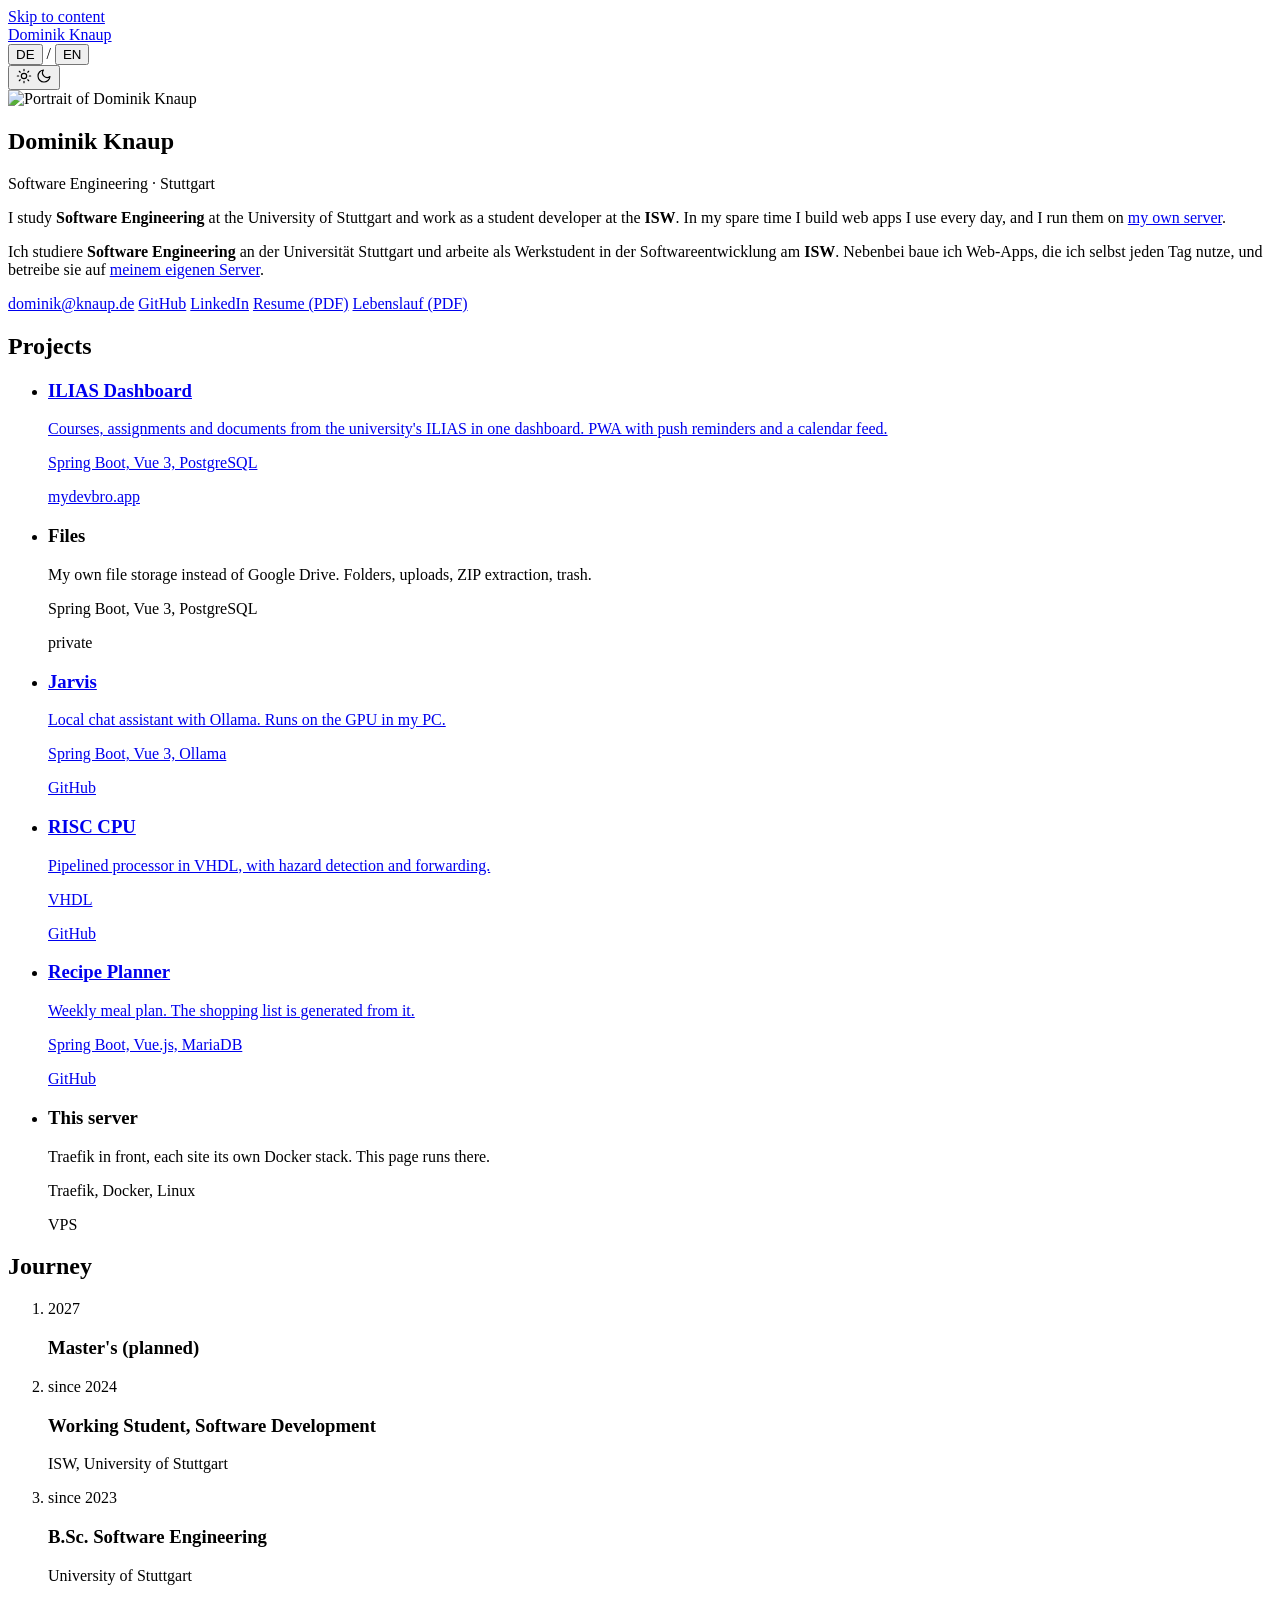
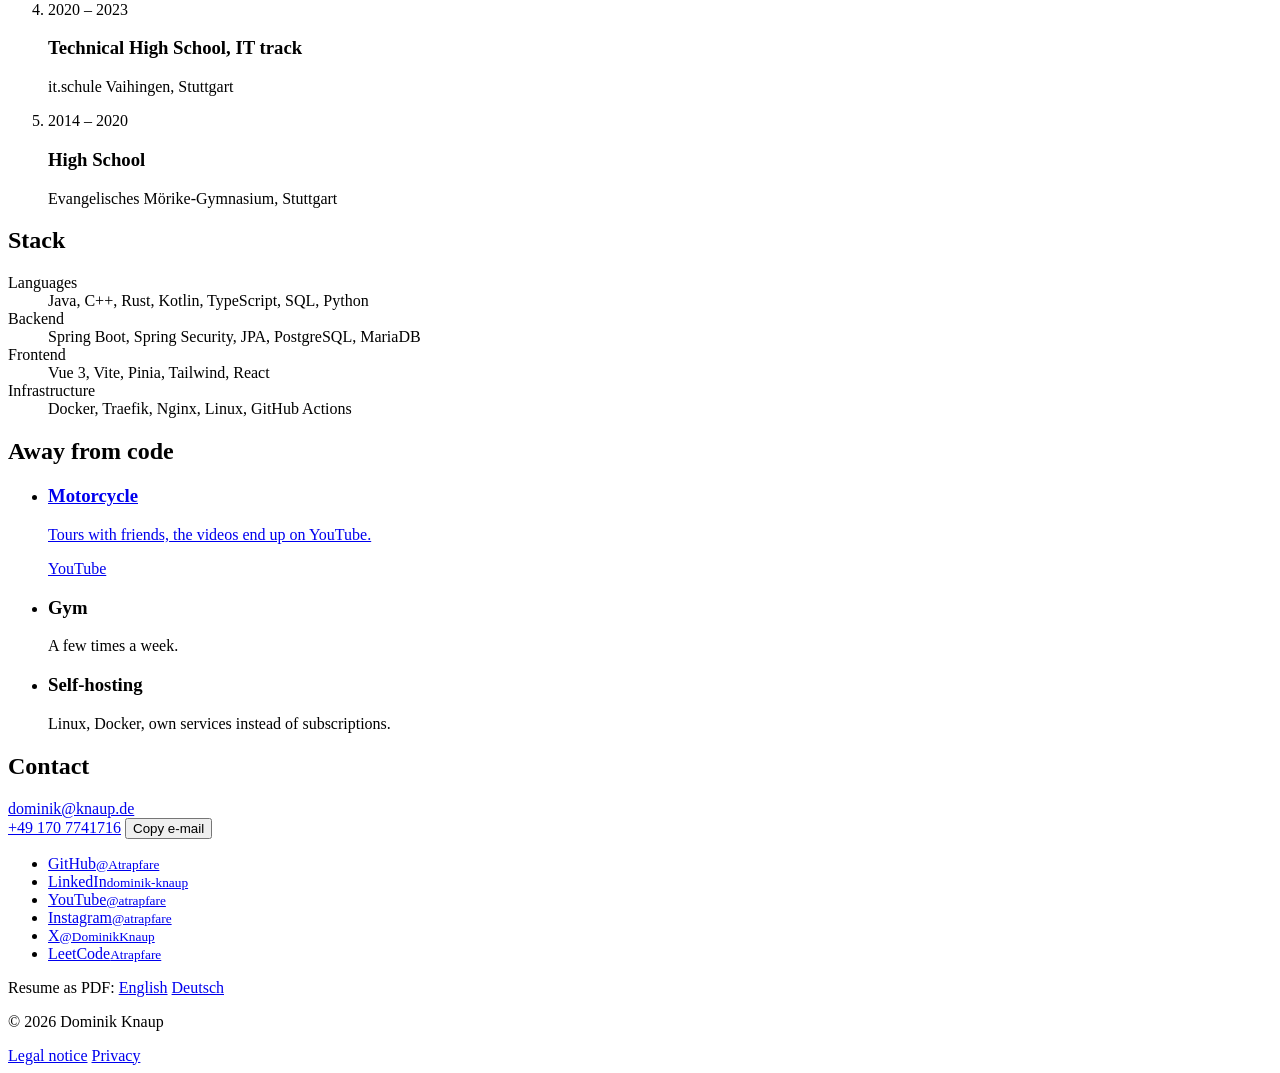
==== www/index.html @ 5db01bd0 "Redesign: plain typographic layout instead of macOS window Drop the desktop metaphor (window, dock, " ====
<!DOCTYPE html>
<html lang="en" data-i18n>
<head>
  <meta charset="UTF-8">
  <meta name="viewport" content="width=device-width, initial-scale=1.0, viewport-fit=cover">
  <meta name="referrer" content="no-referrer">
  <meta http-equiv="Content-Security-Policy" content="default-src 'none'; script-src 'self'; style-src 'self'; img-src 'self' data:; font-src 'self'; manifest-src 'self'; base-uri 'self'; form-action 'none';">
  <meta name="color-scheme" content="light dark">

  <title>Dominik Knaup – Software Engineer</title>
  <meta name="description" content="Dominik Knaup, Software Engineering student at the University of Stuttgart and working student at ISW.">
  <meta name="author" content="Dominik Knaup">
  <link rel="canonical" href="https://atrapfare.com/">

  <link rel="icon" href="/favicon.ico">
  <link rel="icon" type="image/png" sizes="32x32" href="/favicon/favicon-32x32.png">
  <link rel="icon" type="image/png" sizes="96x96" href="/favicon/favicon-96x96.png">
  <link rel="icon" type="image/png" sizes="16x16" href="/favicon/favicon-16x16.png">
  <link rel="apple-touch-icon" sizes="180x180" href="/favicon/apple-icon-180x180.png">
  <link rel="manifest" href="/favicon/manifest.json">
  <meta name="theme-color" content="#f6f5f1" media="(prefers-color-scheme: light)">
  <meta name="theme-color" content="#131312" media="(prefers-color-scheme: dark)">

  <meta property="og:type" content="profile">
  <meta property="og:url" content="https://atrapfare.com/">
  <meta property="og:title" content="Dominik Knaup – Software Engineer">
  <meta property="og:description" content="Software Engineering student at the University of Stuttgart and working student at ISW.">
  <meta property="og:image" content="https://atrapfare.com/assets/img/me.jpeg">
  <meta property="og:locale" content="en_US">
  <meta property="og:locale:alternate" content="de_DE">
  <meta property="profile:first_name" content="Dominik">
  <meta property="profile:last_name" content="Knaup">
  <meta name="twitter:card" content="summary">
  <meta name="twitter:site" content="@DominikKnaup">
  <meta name="twitter:title" content="Dominik Knaup – Software Engineer">
  <meta name="twitter:description" content="Software Engineering student at the University of Stuttgart and working student at ISW.">
  <meta name="twitter:image" content="https://atrapfare.com/assets/img/me.jpeg">

  <script type="application/ld+json">
  {
    "@context": "https://schema.org",
    "@type": "Person",
    "name": "Dominik Knaup",
    "url": "https://atrapfare.com",
    "image": "https://atrapfare.com/assets/img/me.jpeg",
    "email": "dominik@knaup.de",
    "jobTitle": "Software Engineering Student",
    "worksFor": { "@type": "Organization", "name": "ISW, University of Stuttgart" },
    "alumniOf": { "@type": "CollegeOrUniversity", "name": "University of Stuttgart" },
    "address": { "@type": "PostalAddress", "addressLocality": "Stuttgart", "addressCountry": "DE" },
    "knowsAbout": ["Java", "Spring Boot", "Vue.js", "C++", "Rust", "PostgreSQL", "Docker", "Linux"],
    "sameAs": [
      "https://github.com/atrapfare",
      "https://linkedin.com/in/dominik-knaup-5b7368227",
      "https://instagram.com/atrapfare",
      "https://x.com/DominikKnaup",
      "https://youtube.com/@atrapfare"
    ]
  }
  </script>

  <link rel="preload" href="/assets/fonts/inter-latin.woff2" as="font" type="font/woff2" crossorigin>
  <link rel="stylesheet" href="/assets/css/style.css">
  <script src="/assets/js/theme.js"></script>
</head>
<body>

<a class="skip" href="#main" data-de="Zum Inhalt springen" data-en="Skip to content">Skip to content</a>

<header class="top wrap">
  <a href="/" class="name">Dominik Knaup</a>
  <div class="top-right">
    <div class="lang" role="group" aria-label="Language">
      <button type="button" class="lang-btn" id="btn-de" lang="de" aria-pressed="false">DE</button>
      <span class="lang-sep" aria-hidden="true">/</span>
      <button type="button" class="lang-btn active" id="btn-en" lang="en" aria-pressed="true">EN</button>
    </div>
    <button type="button" class="theme-btn" id="theme-toggle" aria-label="Toggle dark mode" data-de-label="Dunkelmodus umschalten" data-en-label="Toggle dark mode">
      <svg class="ico-sun" width="16" height="16" viewBox="0 0 24 24" fill="none" stroke="currentColor" stroke-width="1.75" stroke-linecap="round" aria-hidden="true"><circle cx="12" cy="12" r="4"/><path d="M12 2v2M12 20v2M4.93 4.93l1.41 1.41M17.66 17.66l1.41 1.41M2 12h2M20 12h2M4.93 19.07l1.41-1.41M17.66 6.34l1.41-1.41"/></svg>
      <svg class="ico-moon" width="16" height="16" viewBox="0 0 24 24" fill="none" stroke="currentColor" stroke-width="1.75" stroke-linecap="round" stroke-linejoin="round" aria-hidden="true"><path d="M21 12.79A9 9 0 1 1 11.21 3 7 7 0 0 0 21 12.79z"/></svg>
    </button>
  </div>
</header>

<main id="main" class="wrap">

  <section class="intro" aria-labelledby="name">
    <img class="photo" src="/assets/img/me.jpeg" alt="Portrait of Dominik Knaup" width="453" height="453" fetchpriority="high">
    <div>
      <h1 id="name">Dominik Knaup</h1>
      <p class="role" data-de="Software Engineering · Stuttgart" data-en="Software Engineering · Stuttgart">Software Engineering · Stuttgart</p>
      <p class="bio" data-l="en">I study <strong>Software Engineering</strong> at the University of Stuttgart and work as a student developer at the <strong>ISW</strong>. In my spare time I build web apps I use every day, and I run them on <a class="u" href="#projects">my own server</a>.</p>
      <p class="bio" data-l="de">Ich studiere <strong>Software Engineering</strong> an der Universität Stuttgart und arbeite als Werkstudent in der Softwareentwicklung am <strong>ISW</strong>. Nebenbei baue ich Web-Apps, die ich selbst jeden Tag nutze, und betreibe sie auf <a class="u" href="#projects">meinem eigenen Server</a>.</p>
      <p class="quick">
        <a class="u" href="mailto:dominik@knaup.de">dominik@knaup.de</a>
        <a class="u ext" href="https://github.com/atrapfare" target="_blank" rel="noopener noreferrer">GitHub</a>
        <a class="u ext" href="https://linkedin.com/in/dominik-knaup-5b7368227" target="_blank" rel="noopener noreferrer">LinkedIn</a>
        <a class="u" href="/cv/KNAUP_Dominik_CV.pdf" download="KNAUP_Dominik_CV.pdf" data-l="en">Resume (PDF)</a>
        <a class="u" href="/cv/KNAUP_Dominik_Lebenslauf.pdf" download="KNAUP_Dominik_Lebenslauf.pdf" data-l="de">Lebenslauf (PDF)</a>
      </p>
    </div>
  </section>

  <section class="section" id="projects">
    <h2 data-de="Projekte" data-en="Projects">Projects</h2>
    <ul class="rows">
      <li>
        <a class="row" href="https://mydevbro.app" target="_blank" rel="noopener noreferrer">
          <div>
            <h3>ILIAS Dashboard</h3>
            <p data-de="Kurse, Abgaben und Dokumente aus dem Uni-ILIAS in einem Dashboard. PWA mit Push-Erinnerungen und Kalender-Feed." data-en="Courses, assignments and documents from the university's ILIAS in one dashboard. PWA with push reminders and a calendar feed.">Courses, assignments and documents from the university's ILIAS in one dashboard. PWA with push reminders and a calendar feed.</p>
            <p class="meta">Spring Boot, Vue 3, PostgreSQL</p>
          </div>
          <span class="side">mydevbro.app</span>
        </a>
      </li>
      <li>
        <div class="row">
          <div>
            <h3>Files</h3>
            <p data-de="Eigener Dateispeicher statt Google Drive. Ordner, Uploads, ZIP-Entpacken, Papierkorb." data-en="My own file storage instead of Google Drive. Folders, uploads, ZIP extraction, trash.">My own file storage instead of Google Drive. Folders, uploads, ZIP extraction, trash.</p>
            <p class="meta">Spring Boot, Vue 3, PostgreSQL</p>
          </div>
          <span class="side" data-de="privat" data-en="private">private</span>
        </div>
      </li>
      <li>
        <a class="row" href="https://github.com/Atrapfare/Jarvis" target="_blank" rel="noopener noreferrer">
          <div>
            <h3>Jarvis</h3>
            <p data-de="Lokaler Chat-Assistent mit Ollama. Läuft auf der GPU in meinem PC." data-en="Local chat assistant with Ollama. Runs on the GPU in my PC.">Local chat assistant with Ollama. Runs on the GPU in my PC.</p>
            <p class="meta">Spring Boot, Vue 3, Ollama</p>
          </div>
          <span class="side">GitHub</span>
        </a>
      </li>
      <li>
        <a class="row" href="https://github.com/Atrapfare/vhdl-pipeline-cpu" target="_blank" rel="noopener noreferrer">
          <div>
            <h3 data-de="RISC-CPU" data-en="RISC CPU">RISC CPU</h3>
            <p data-de="Prozessor mit Pipeline in VHDL, mit Hazard-Erkennung und Forwarding." data-en="Pipelined processor in VHDL, with hazard detection and forwarding.">Pipelined processor in VHDL, with hazard detection and forwarding.</p>
            <p class="meta">VHDL</p>
          </div>
          <span class="side">GitHub</span>
        </a>
      </li>
      <li>
        <a class="row" href="https://github.com/Atrapfare/recipe-planner" target="_blank" rel="noopener noreferrer">
          <div>
            <h3>Recipe Planner</h3>
            <p data-de="Wochenplan fürs Essen. Die Einkaufsliste wird daraus erzeugt." data-en="Weekly meal plan. The shopping list is generated from it.">Weekly meal plan. The shopping list is generated from it.</p>
            <p class="meta">Spring Boot, Vue.js, MariaDB</p>
          </div>
          <span class="side">GitHub</span>
        </a>
      </li>
      <li>
        <div class="row">
          <div>
            <h3 data-de="Dieser Server" data-en="This server">This server</h3>
            <p data-de="Traefik davor, jede Site ein eigener Docker-Stack. Diese Seite läuft dort." data-en="Traefik in front, each site its own Docker stack. This page runs there.">Traefik in front, each site its own Docker stack. This page runs there.</p>
            <p class="meta">Traefik, Docker, Linux</p>
          </div>
          <span class="side">VPS</span>
        </div>
      </li>
    </ul>
  </section>

  <section class="section" id="journey">
    <h2 data-de="Werdegang" data-en="Journey">Journey</h2>
    <ol class="rows journey">
      <li>
        <div class="row">
          <span class="when">2027</span>
          <div><h3 data-de="Master (geplant)" data-en="Master's (planned)">Master's (planned)</h3></div>
        </div>
      </li>
      <li>
        <div class="row now">
          <span class="when" data-de="seit 2024" data-en="since 2024">since 2024</span>
          <div><h3 data-de="Werkstudent, Softwareentwicklung" data-en="Working Student, Software Development">Working Student, Software Development</h3><p data-de="ISW, Universität Stuttgart" data-en="ISW, University of Stuttgart">ISW, University of Stuttgart</p></div>
        </div>
      </li>
      <li>
        <div class="row now">
          <span class="when" data-de="seit 2023" data-en="since 2023">since 2023</span>
          <div><h3>B.Sc. Software Engineering</h3><p data-de="Universität Stuttgart" data-en="University of Stuttgart">University of Stuttgart</p></div>
        </div>
      </li>
      <li>
        <div class="row">
          <span class="when">2020 – 2023</span>
          <div><h3 data-de="Technisches Gymnasium, Profil IT" data-en="Technical High School, IT track">Technical High School, IT track</h3><p>it.schule Vaihingen, Stuttgart</p></div>
        </div>
      </li>
      <li>
        <div class="row">
          <span class="when">2014 – 2020</span>
          <div><h3 data-de="Gymnasium" data-en="High School">High School</h3><p>Evangelisches Mörike-Gymnasium, Stuttgart</p></div>
        </div>
      </li>
    </ol>
  </section>

  <section class="section" id="stack">
    <h2>Stack</h2>
    <dl class="stack">
      <div><dt data-de="Sprachen" data-en="Languages">Languages</dt><dd>Java, C++, Rust, Kotlin, TypeScript, SQL, Python</dd></div>
      <div><dt>Backend</dt><dd>Spring Boot, Spring Security, JPA, PostgreSQL, MariaDB</dd></div>
      <div><dt>Frontend</dt><dd>Vue 3, Vite, Pinia, Tailwind, React</dd></div>
      <div><dt data-de="Infrastruktur" data-en="Infrastructure">Infrastructure</dt><dd>Docker, Traefik, Nginx, Linux, GitHub Actions</dd></div>
    </dl>
  </section>

  <section class="section" id="beyond">
    <h2 data-de="Abseits vom Code" data-en="Away from code">Away from code</h2>
    <ul class="rows">
      <li>
        <a class="row" href="https://youtube.com/@atrapfare" target="_blank" rel="noopener noreferrer">
          <div><h3 data-de="Motorrad" data-en="Motorcycle">Motorcycle</h3><p data-de="Touren mit Freunden, die Videos landen auf YouTube." data-en="Tours with friends, the videos end up on YouTube.">Tours with friends, the videos end up on YouTube.</p></div>
          <span class="side">YouTube</span>
        </a>
      </li>
      <li>
        <div class="row">
          <div><h3>Gym</h3><p data-de="Ein paar Mal die Woche." data-en="A few times a week.">A few times a week.</p></div>
        </div>
      </li>
      <li>
        <div class="row">
          <div><h3>Self-hosting</h3><p data-de="Linux, Docker, eigene Dienste statt Abos." data-en="Linux, Docker, own services instead of subscriptions.">Linux, Docker, own services instead of subscriptions.</p></div>
        </div>
      </li>
    </ul>
  </section>

  <section class="section" id="contact">
    <h2 data-de="Kontakt" data-en="Contact">Contact</h2>
    <div>
      <a class="mail" href="mailto:dominik@knaup.de">dominik@knaup.de</a>
      <div class="contact-sub">
        <a class="u" href="tel:+491707741716">+49 170 7741716</a>
        <button type="button" class="copy" id="copy-email" data-de="E-Mail kopieren" data-en="Copy e-mail">Copy e-mail</button>
      </div>
      <ul class="links">
        <li><a href="https://github.com/atrapfare" target="_blank" rel="noopener noreferrer"><span class="ext">GitHub</span><small>@Atrapfare</small></a></li>
        <li><a href="https://linkedin.com/in/dominik-knaup-5b7368227" target="_blank" rel="noopener noreferrer"><span class="ext">LinkedIn</span><small>dominik-knaup</small></a></li>
        <li><a href="https://youtube.com/@atrapfare" target="_blank" rel="noopener noreferrer"><span class="ext">YouTube</span><small>@atrapfare</small></a></li>
        <li><a href="https://instagram.com/atrapfare" target="_blank" rel="noopener noreferrer"><span class="ext">Instagram</span><small>@atrapfare</small></a></li>
        <li><a href="https://x.com/DominikKnaup" target="_blank" rel="noopener noreferrer"><span class="ext">X</span><small>@DominikKnaup</small></a></li>
        <li><a href="https://leetcode.com/Atrapfare" target="_blank" rel="noopener noreferrer"><span class="ext">LeetCode</span><small>Atrapfare</small></a></li>
      </ul>
      <p class="cv"><span data-de="Lebenslauf als PDF:" data-en="Resume as PDF:">Resume as PDF:</span>
        <a class="u" href="/cv/KNAUP_Dominik_CV.pdf" download="KNAUP_Dominik_CV.pdf">English</a>
        <a class="u" href="/cv/KNAUP_Dominik_Lebenslauf.pdf" download="KNAUP_Dominik_Lebenslauf.pdf">Deutsch</a>
      </p>
    </div>
  </section>

</main>

<footer class="wrap">
  <div class="foot">
    <p>© <span id="year">2026</span> Dominik Knaup</p>
    <nav aria-label="Legal">
      <a href="/impressum/" data-de="Impressum" data-en="Legal notice">Legal notice</a>
      <a href="/datenschutz/" data-de="Datenschutz" data-en="Privacy">Privacy</a>
    </nav>
  </div>
</footer>

<script src="/assets/js/main.js" defer></script>
</body>
</html>
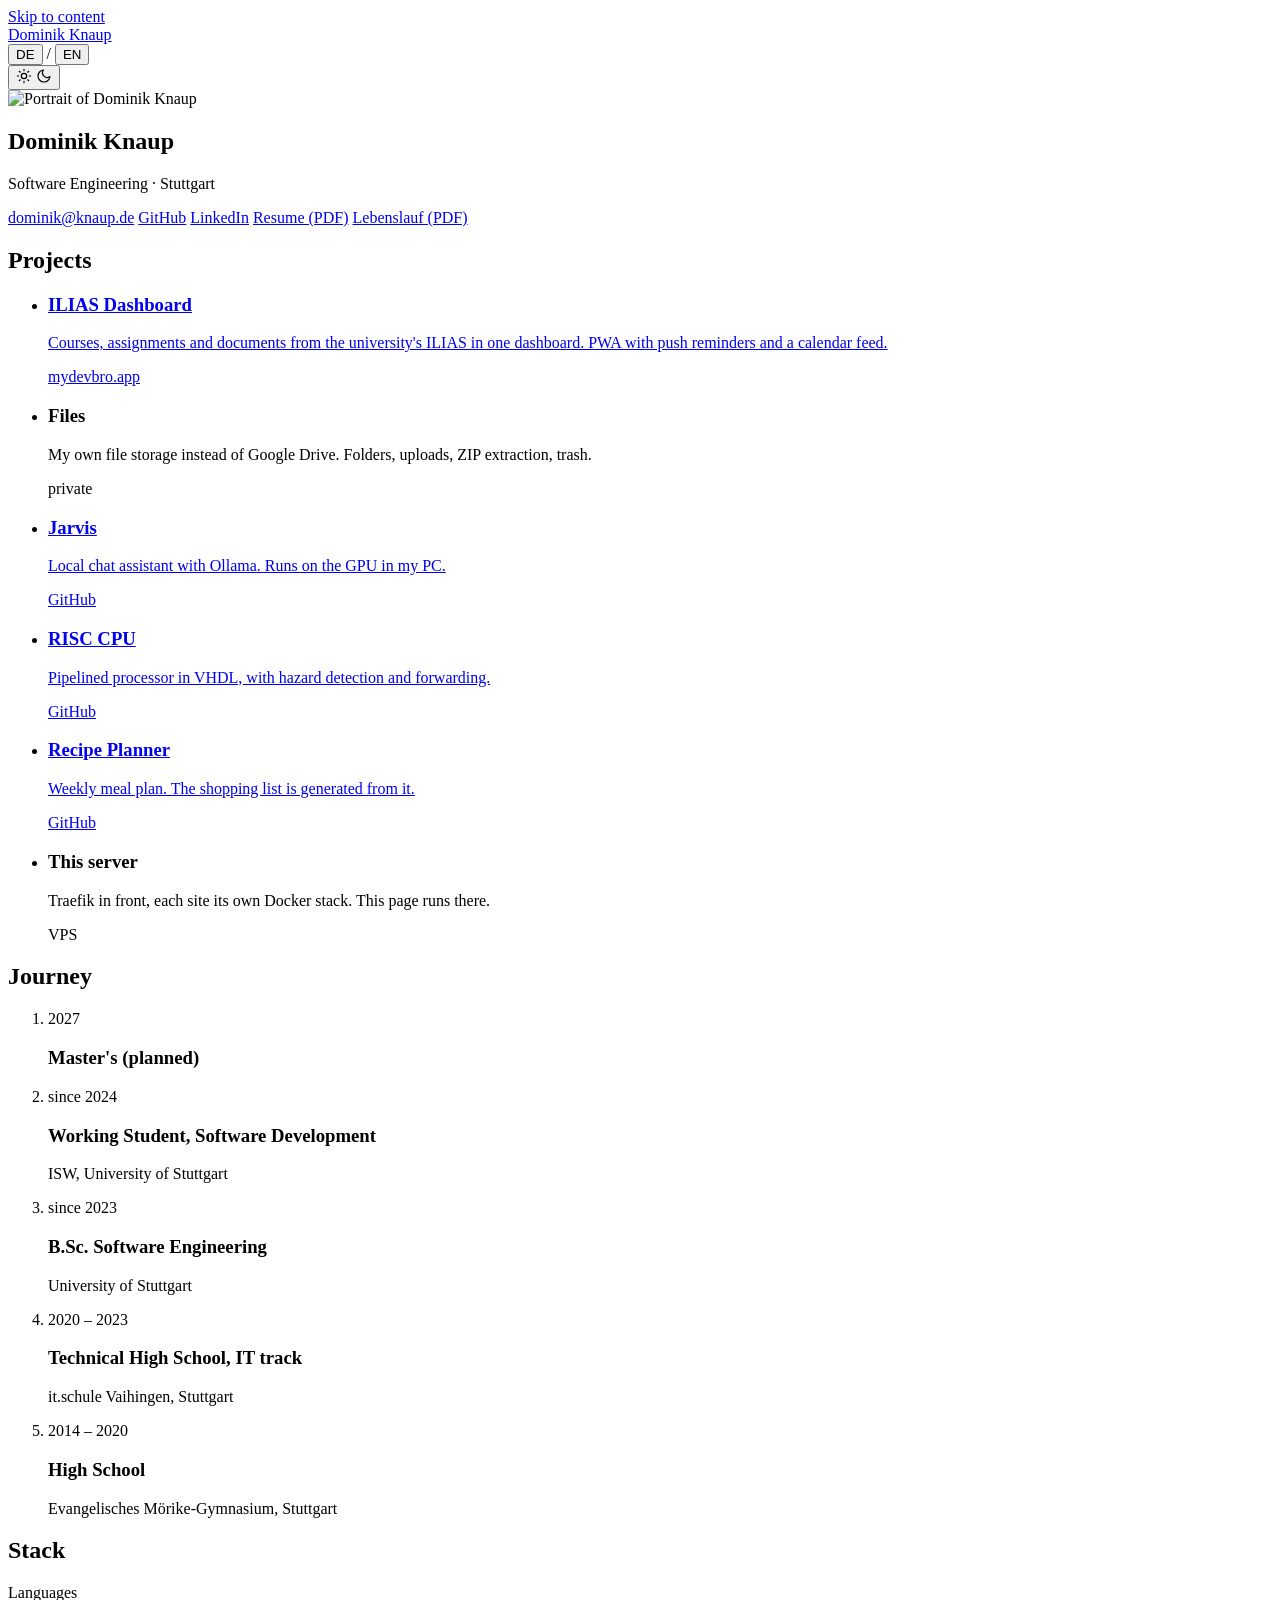
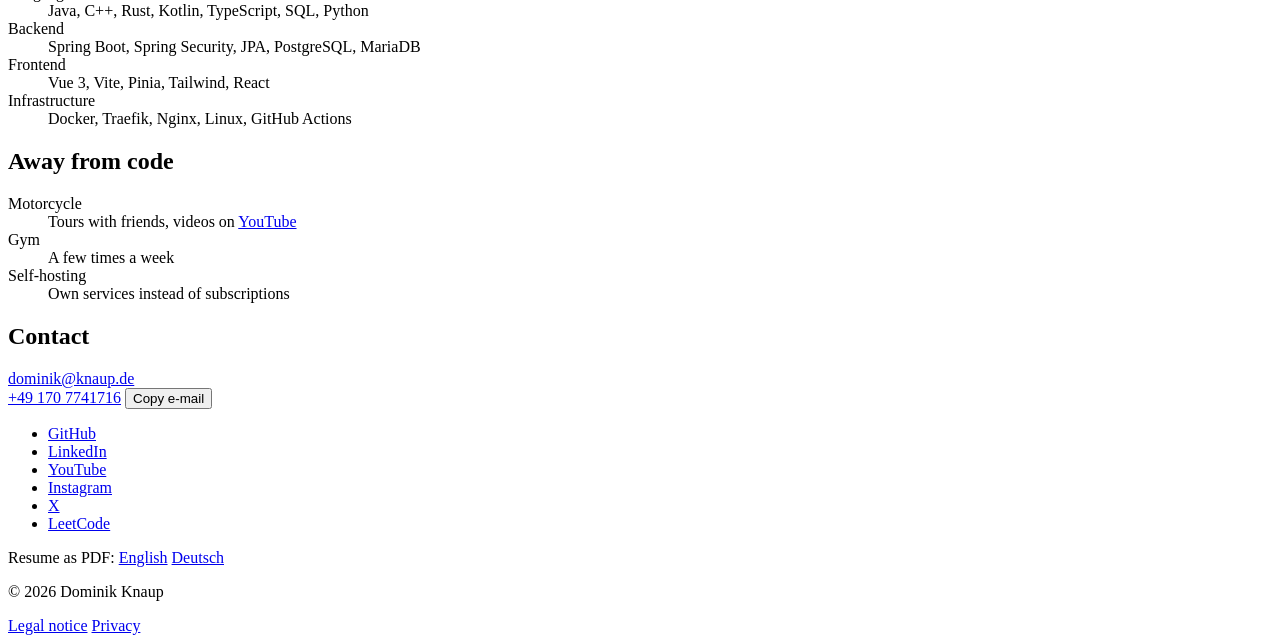
==== commit b7b5fd50: "Tidy up: drop intro sentence, compact sections Remove the bio paragraph from the intro, drop per-pro" ====
--- a/www/index.html
+++ b/www/index.html
@@ -89,8 +89,6 @@
     <div>
       <h1 id="name">Dominik Knaup</h1>
       <p class="role" data-de="Software Engineering · Stuttgart" data-en="Software Engineering · Stuttgart">Software Engineering · Stuttgart</p>
-      <p class="bio" data-l="en">I study <strong>Software Engineering</strong> at the University of Stuttgart and work as a student developer at the <strong>ISW</strong>. In my spare time I build web apps I use every day, and I run them on <a class="u" href="#projects">my own server</a>.</p>
-      <p class="bio" data-l="de">Ich studiere <strong>Software Engineering</strong> an der Universität Stuttgart und arbeite als Werkstudent in der Softwareentwicklung am <strong>ISW</strong>. Nebenbei baue ich Web-Apps, die ich selbst jeden Tag nutze, und betreibe sie auf <a class="u" href="#projects">meinem eigenen Server</a>.</p>
       <p class="quick">
         <a class="u" href="mailto:dominik@knaup.de">dominik@knaup.de</a>
         <a class="u ext" href="https://github.com/atrapfare" target="_blank" rel="noopener noreferrer">GitHub</a>
@@ -109,7 +107,6 @@
           <div>
             <h3>ILIAS Dashboard</h3>
             <p data-de="Kurse, Abgaben und Dokumente aus dem Uni-ILIAS in einem Dashboard. PWA mit Push-Erinnerungen und Kalender-Feed." data-en="Courses, assignments and documents from the university's ILIAS in one dashboard. PWA with push reminders and a calendar feed.">Courses, assignments and documents from the university's ILIAS in one dashboard. PWA with push reminders and a calendar feed.</p>
-            <p class="meta">Spring Boot, Vue 3, PostgreSQL</p>
           </div>
           <span class="side">mydevbro.app</span>
         </a>
@@ -119,7 +116,6 @@
           <div>
             <h3>Files</h3>
             <p data-de="Eigener Dateispeicher statt Google Drive. Ordner, Uploads, ZIP-Entpacken, Papierkorb." data-en="My own file storage instead of Google Drive. Folders, uploads, ZIP extraction, trash.">My own file storage instead of Google Drive. Folders, uploads, ZIP extraction, trash.</p>
-            <p class="meta">Spring Boot, Vue 3, PostgreSQL</p>
           </div>
           <span class="side" data-de="privat" data-en="private">private</span>
         </div>
@@ -129,7 +125,6 @@
           <div>
             <h3>Jarvis</h3>
             <p data-de="Lokaler Chat-Assistent mit Ollama. Läuft auf der GPU in meinem PC." data-en="Local chat assistant with Ollama. Runs on the GPU in my PC.">Local chat assistant with Ollama. Runs on the GPU in my PC.</p>
-            <p class="meta">Spring Boot, Vue 3, Ollama</p>
           </div>
           <span class="side">GitHub</span>
         </a>
@@ -139,7 +134,6 @@
           <div>
             <h3 data-de="RISC-CPU" data-en="RISC CPU">RISC CPU</h3>
             <p data-de="Prozessor mit Pipeline in VHDL, mit Hazard-Erkennung und Forwarding." data-en="Pipelined processor in VHDL, with hazard detection and forwarding.">Pipelined processor in VHDL, with hazard detection and forwarding.</p>
-            <p class="meta">VHDL</p>
           </div>
           <span class="side">GitHub</span>
         </a>
@@ -149,7 +143,6 @@
           <div>
             <h3>Recipe Planner</h3>
             <p data-de="Wochenplan fürs Essen. Die Einkaufsliste wird daraus erzeugt." data-en="Weekly meal plan. The shopping list is generated from it.">Weekly meal plan. The shopping list is generated from it.</p>
-            <p class="meta">Spring Boot, Vue.js, MariaDB</p>
           </div>
           <span class="side">GitHub</span>
         </a>
@@ -159,7 +152,6 @@
           <div>
             <h3 data-de="Dieser Server" data-en="This server">This server</h3>
             <p data-de="Traefik davor, jede Site ein eigener Docker-Stack. Diese Seite läuft dort." data-en="Traefik in front, each site its own Docker stack. This page runs there.">Traefik in front, each site its own Docker stack. This page runs there.</p>
-            <p class="meta">Traefik, Docker, Linux</p>
           </div>
           <span class="side">VPS</span>
         </div>
@@ -215,24 +207,11 @@
 
   <section class="section" id="beyond">
     <h2 data-de="Abseits vom Code" data-en="Away from code">Away from code</h2>
-    <ul class="rows">
-      <li>
-        <a class="row" href="https://youtube.com/@atrapfare" target="_blank" rel="noopener noreferrer">
-          <div><h3 data-de="Motorrad" data-en="Motorcycle">Motorcycle</h3><p data-de="Touren mit Freunden, die Videos landen auf YouTube." data-en="Tours with friends, the videos end up on YouTube.">Tours with friends, the videos end up on YouTube.</p></div>
-          <span class="side">YouTube</span>
-        </a>
-      </li>
-      <li>
-        <div class="row">
-          <div><h3>Gym</h3><p data-de="Ein paar Mal die Woche." data-en="A few times a week.">A few times a week.</p></div>
-        </div>
-      </li>
-      <li>
-        <div class="row">
-          <div><h3>Self-hosting</h3><p data-de="Linux, Docker, eigene Dienste statt Abos." data-en="Linux, Docker, own services instead of subscriptions.">Linux, Docker, own services instead of subscriptions.</p></div>
-        </div>
-      </li>
-    </ul>
+    <dl class="stack">
+      <div><dt data-de="Motorrad" data-en="Motorcycle">Motorcycle</dt><dd><span data-de="Touren mit Freunden, Videos auf" data-en="Tours with friends, videos on">Tours with friends, videos on</span> <a class="u ext" href="https://youtube.com/@atrapfare" target="_blank" rel="noopener noreferrer">YouTube</a></dd></div>
+      <div><dt>Gym</dt><dd data-de="Ein paar Mal die Woche" data-en="A few times a week">A few times a week</dd></div>
+      <div><dt>Self-hosting</dt><dd data-de="Eigene Dienste statt Abos" data-en="Own services instead of subscriptions">Own services instead of subscriptions</dd></div>
+    </dl>
   </section>
 
   <section class="section" id="contact">
@@ -244,12 +223,12 @@
         <button type="button" class="copy" id="copy-email" data-de="E-Mail kopieren" data-en="Copy e-mail">Copy e-mail</button>
       </div>
       <ul class="links">
-        <li><a href="https://github.com/atrapfare" target="_blank" rel="noopener noreferrer"><span class="ext">GitHub</span><small>@Atrapfare</small></a></li>
-        <li><a href="https://linkedin.com/in/dominik-knaup-5b7368227" target="_blank" rel="noopener noreferrer"><span class="ext">LinkedIn</span><small>dominik-knaup</small></a></li>
-        <li><a href="https://youtube.com/@atrapfare" target="_blank" rel="noopener noreferrer"><span class="ext">YouTube</span><small>@atrapfare</small></a></li>
-        <li><a href="https://instagram.com/atrapfare" target="_blank" rel="noopener noreferrer"><span class="ext">Instagram</span><small>@atrapfare</small></a></li>
-        <li><a href="https://x.com/DominikKnaup" target="_blank" rel="noopener noreferrer"><span class="ext">X</span><small>@DominikKnaup</small></a></li>
-        <li><a href="https://leetcode.com/Atrapfare" target="_blank" rel="noopener noreferrer"><span class="ext">LeetCode</span><small>Atrapfare</small></a></li>
+        <li><a class="u ext" href="https://github.com/atrapfare" target="_blank" rel="noopener noreferrer">GitHub</a></li>
+        <li><a class="u ext" href="https://linkedin.com/in/dominik-knaup-5b7368227" target="_blank" rel="noopener noreferrer">LinkedIn</a></li>
+        <li><a class="u ext" href="https://youtube.com/@atrapfare" target="_blank" rel="noopener noreferrer">YouTube</a></li>
+        <li><a class="u ext" href="https://instagram.com/atrapfare" target="_blank" rel="noopener noreferrer">Instagram</a></li>
+        <li><a class="u ext" href="https://x.com/DominikKnaup" target="_blank" rel="noopener noreferrer">X</a></li>
+        <li><a class="u ext" href="https://leetcode.com/Atrapfare" target="_blank" rel="noopener noreferrer">LeetCode</a></li>
       </ul>
       <p class="cv"><span data-de="Lebenslauf als PDF:" data-en="Resume as PDF:">Resume as PDF:</span>
         <a class="u" href="/cv/KNAUP_Dominik_CV.pdf" download="KNAUP_Dominik_CV.pdf">English</a>
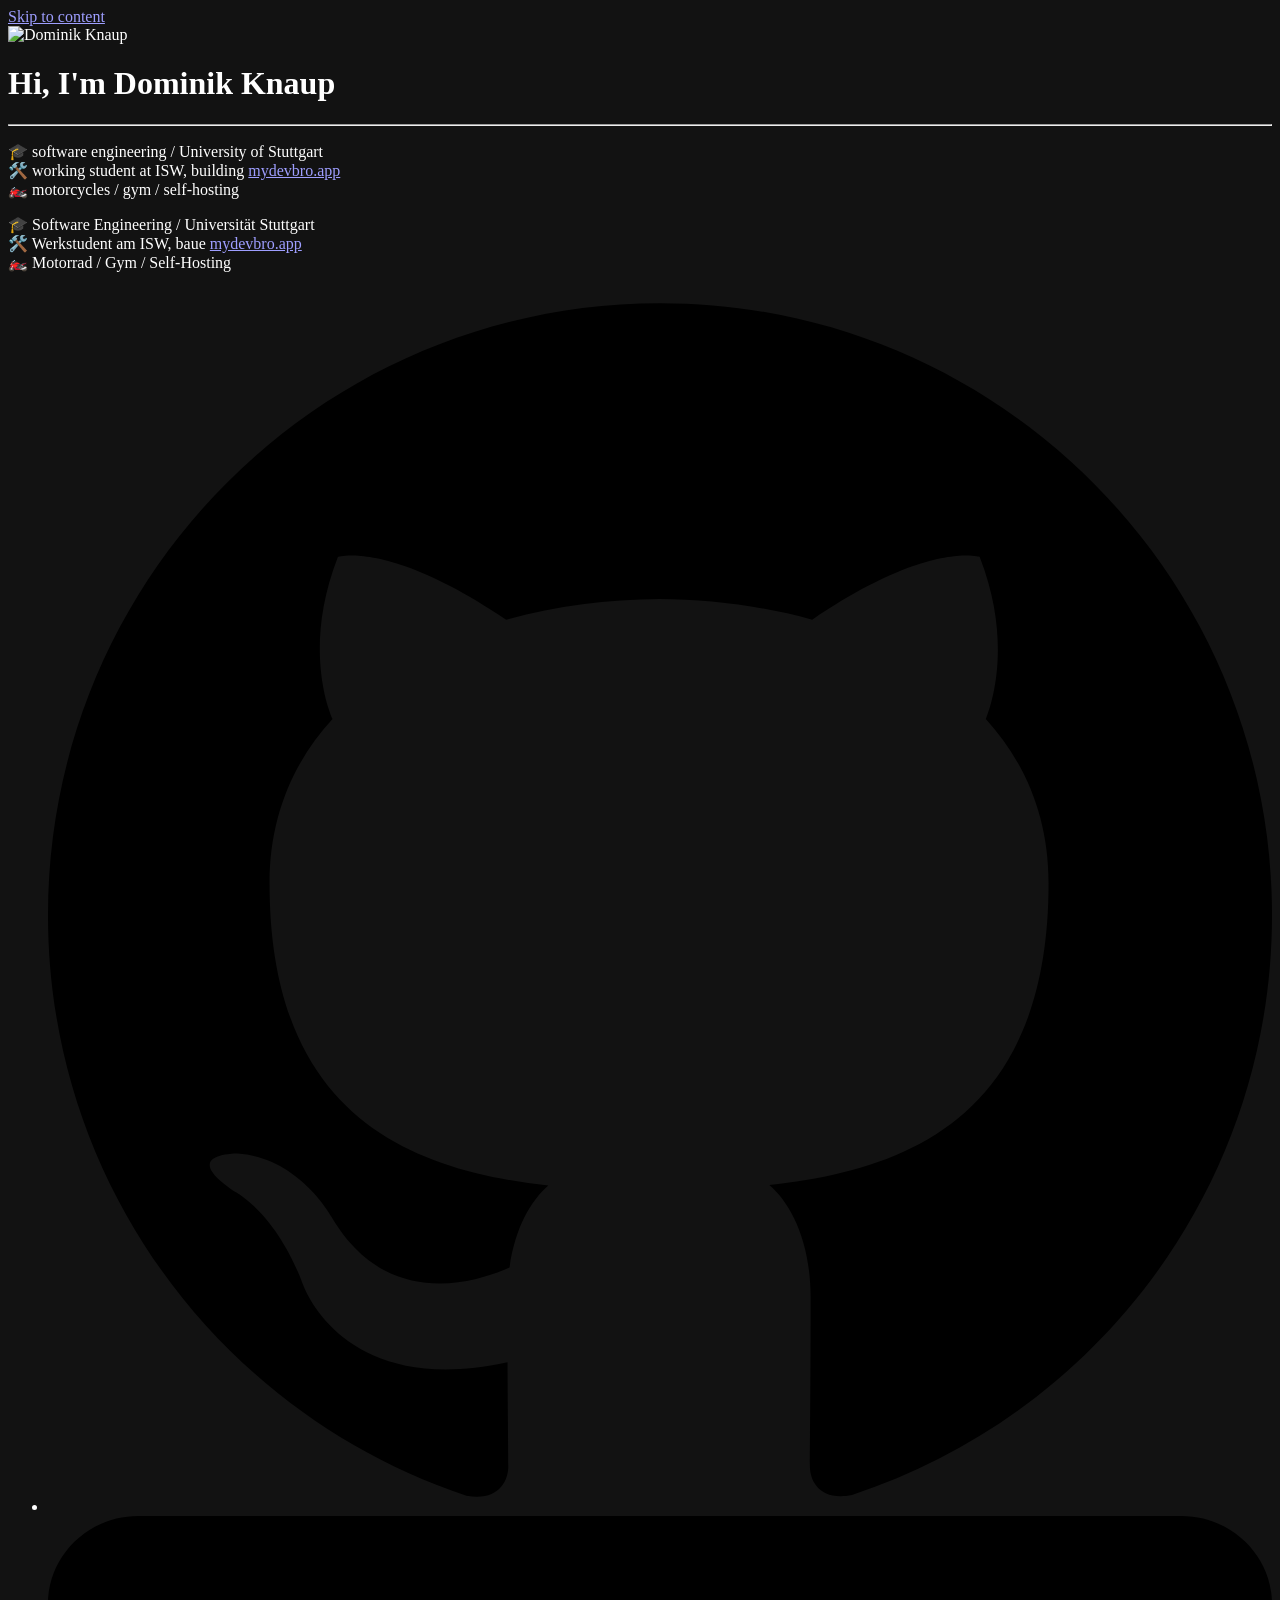
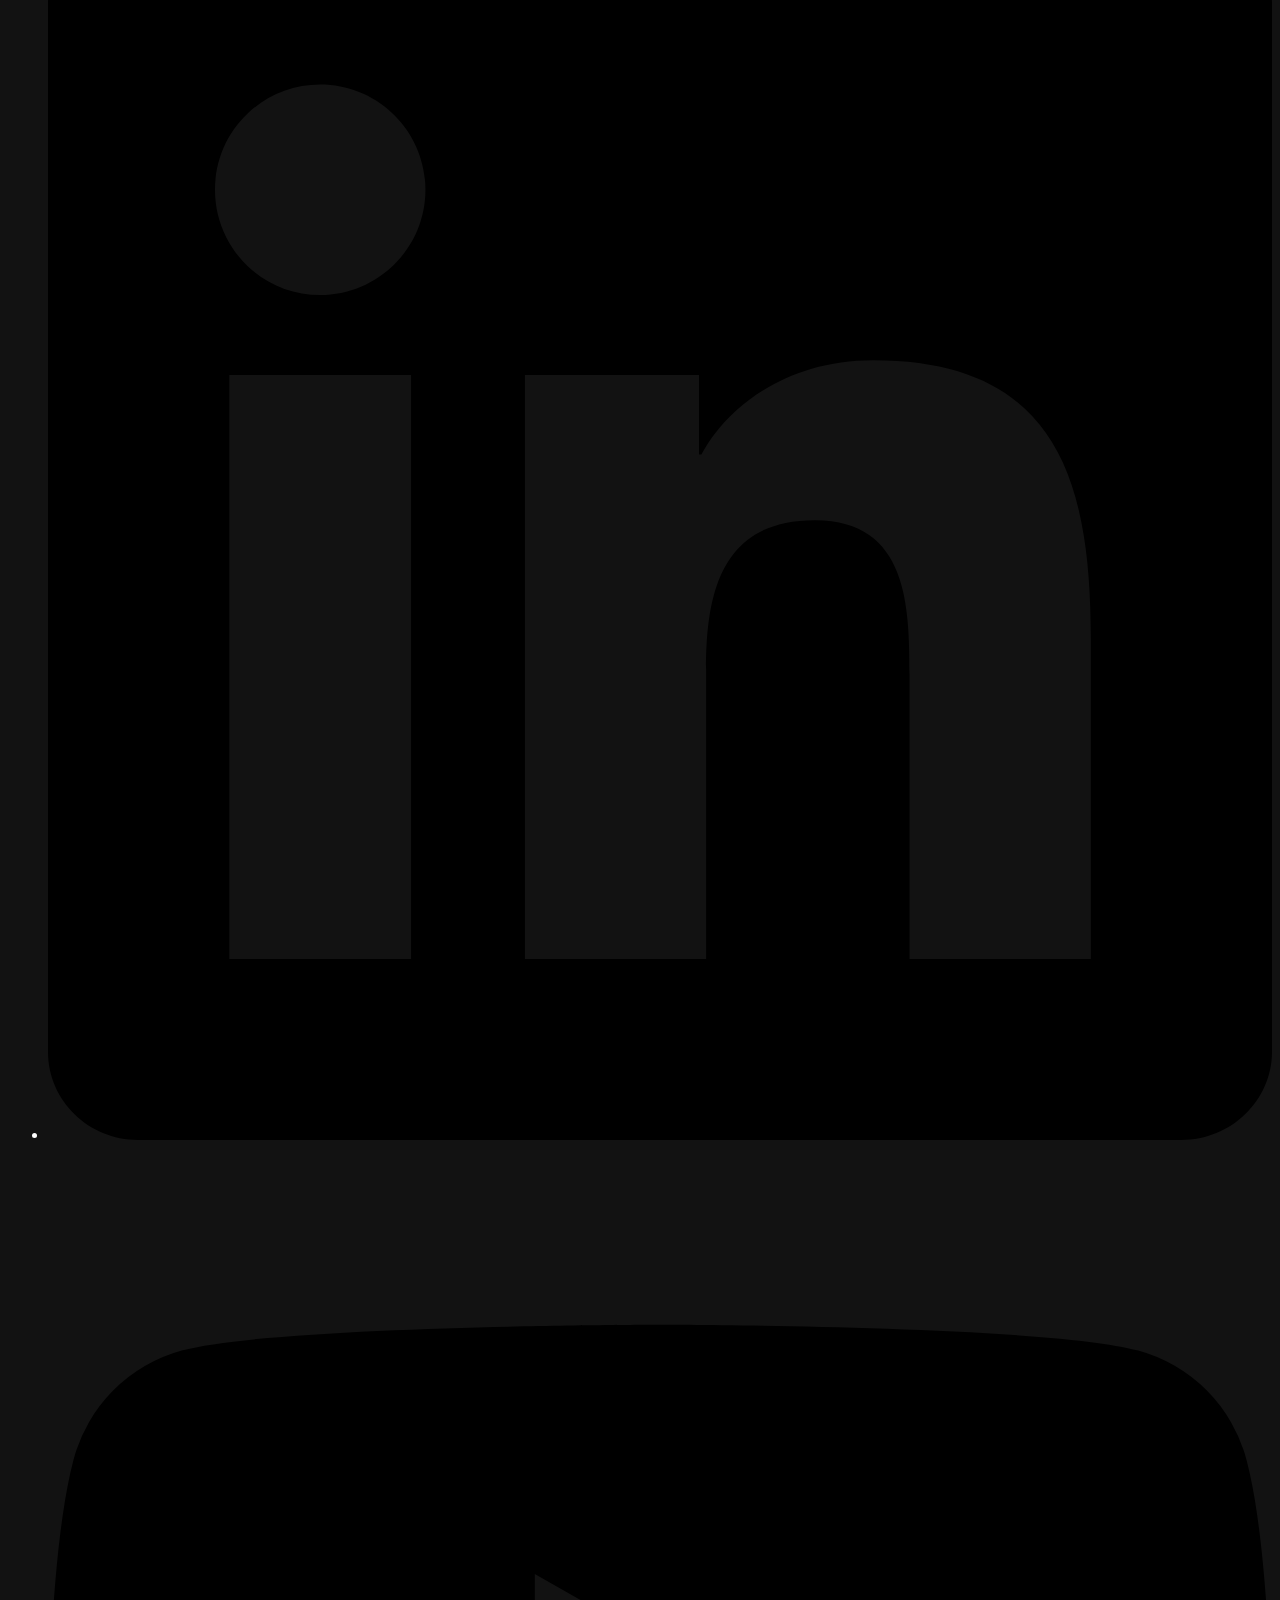
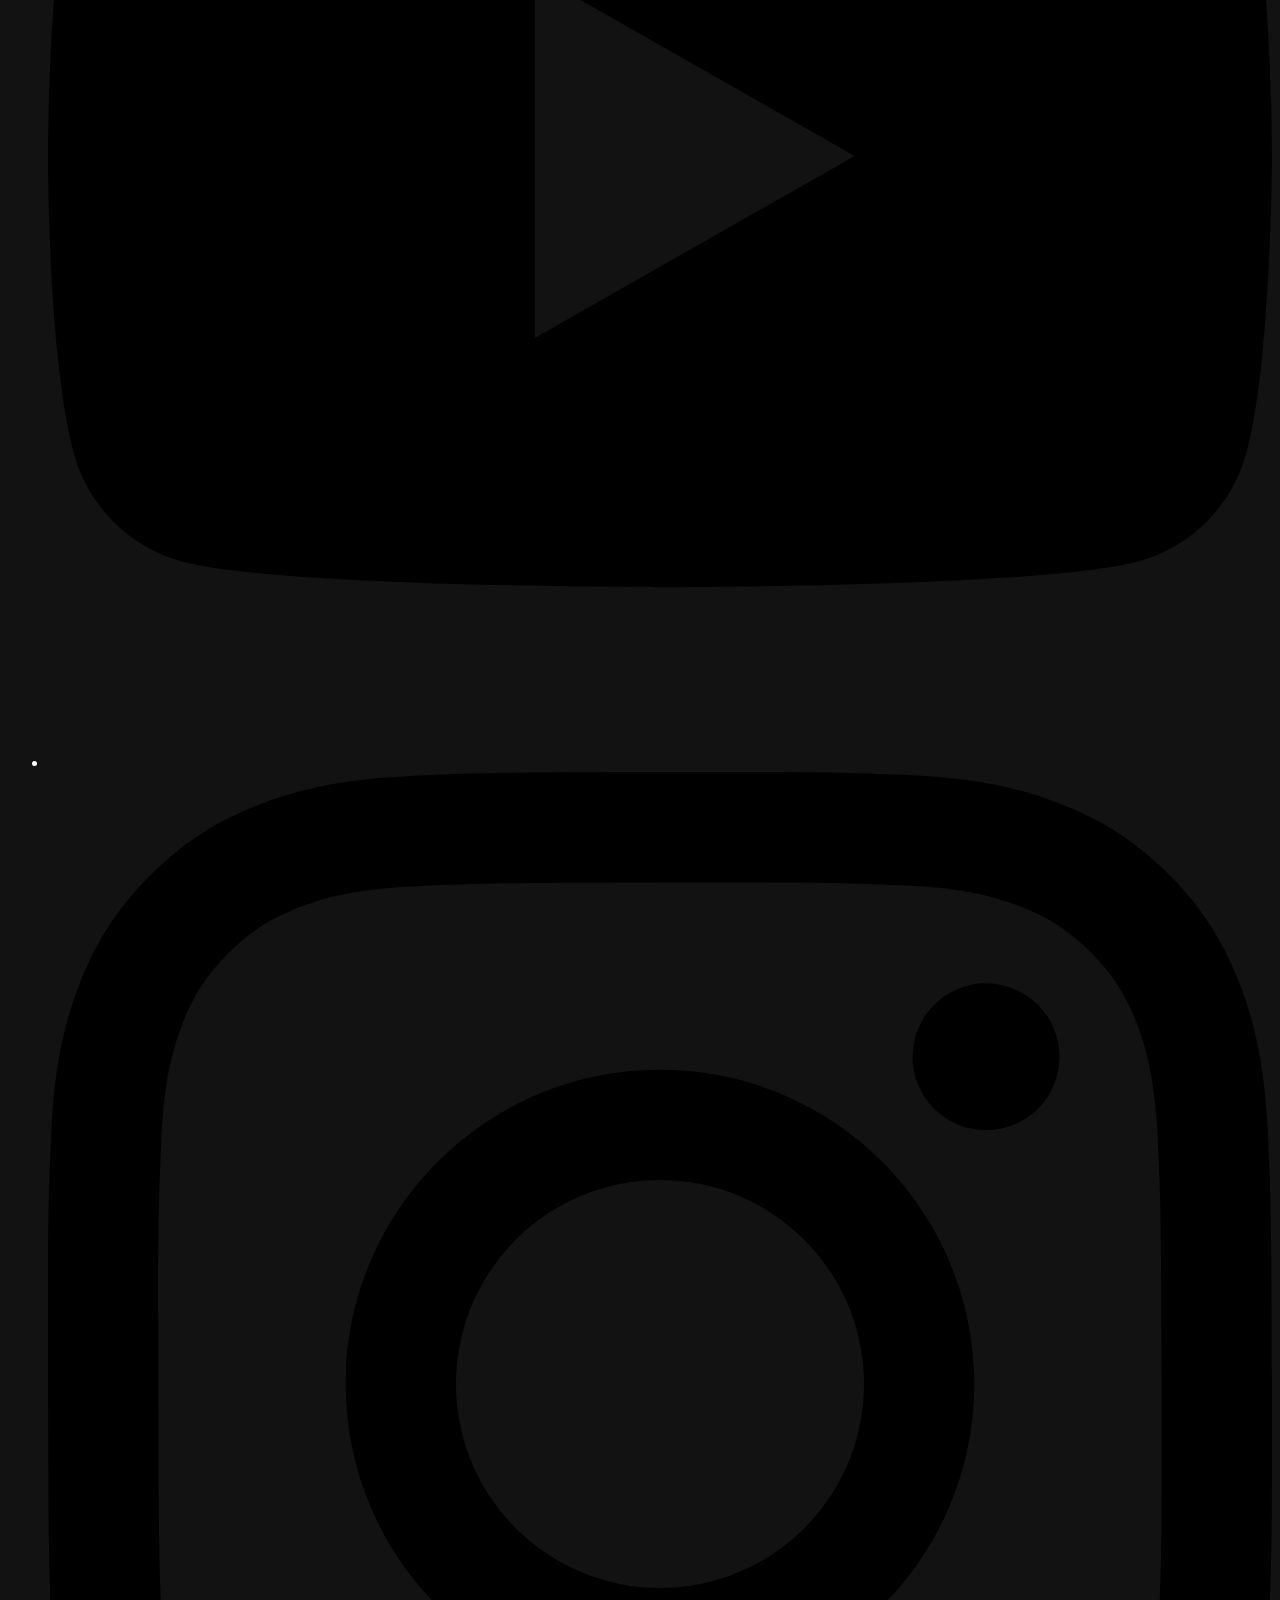
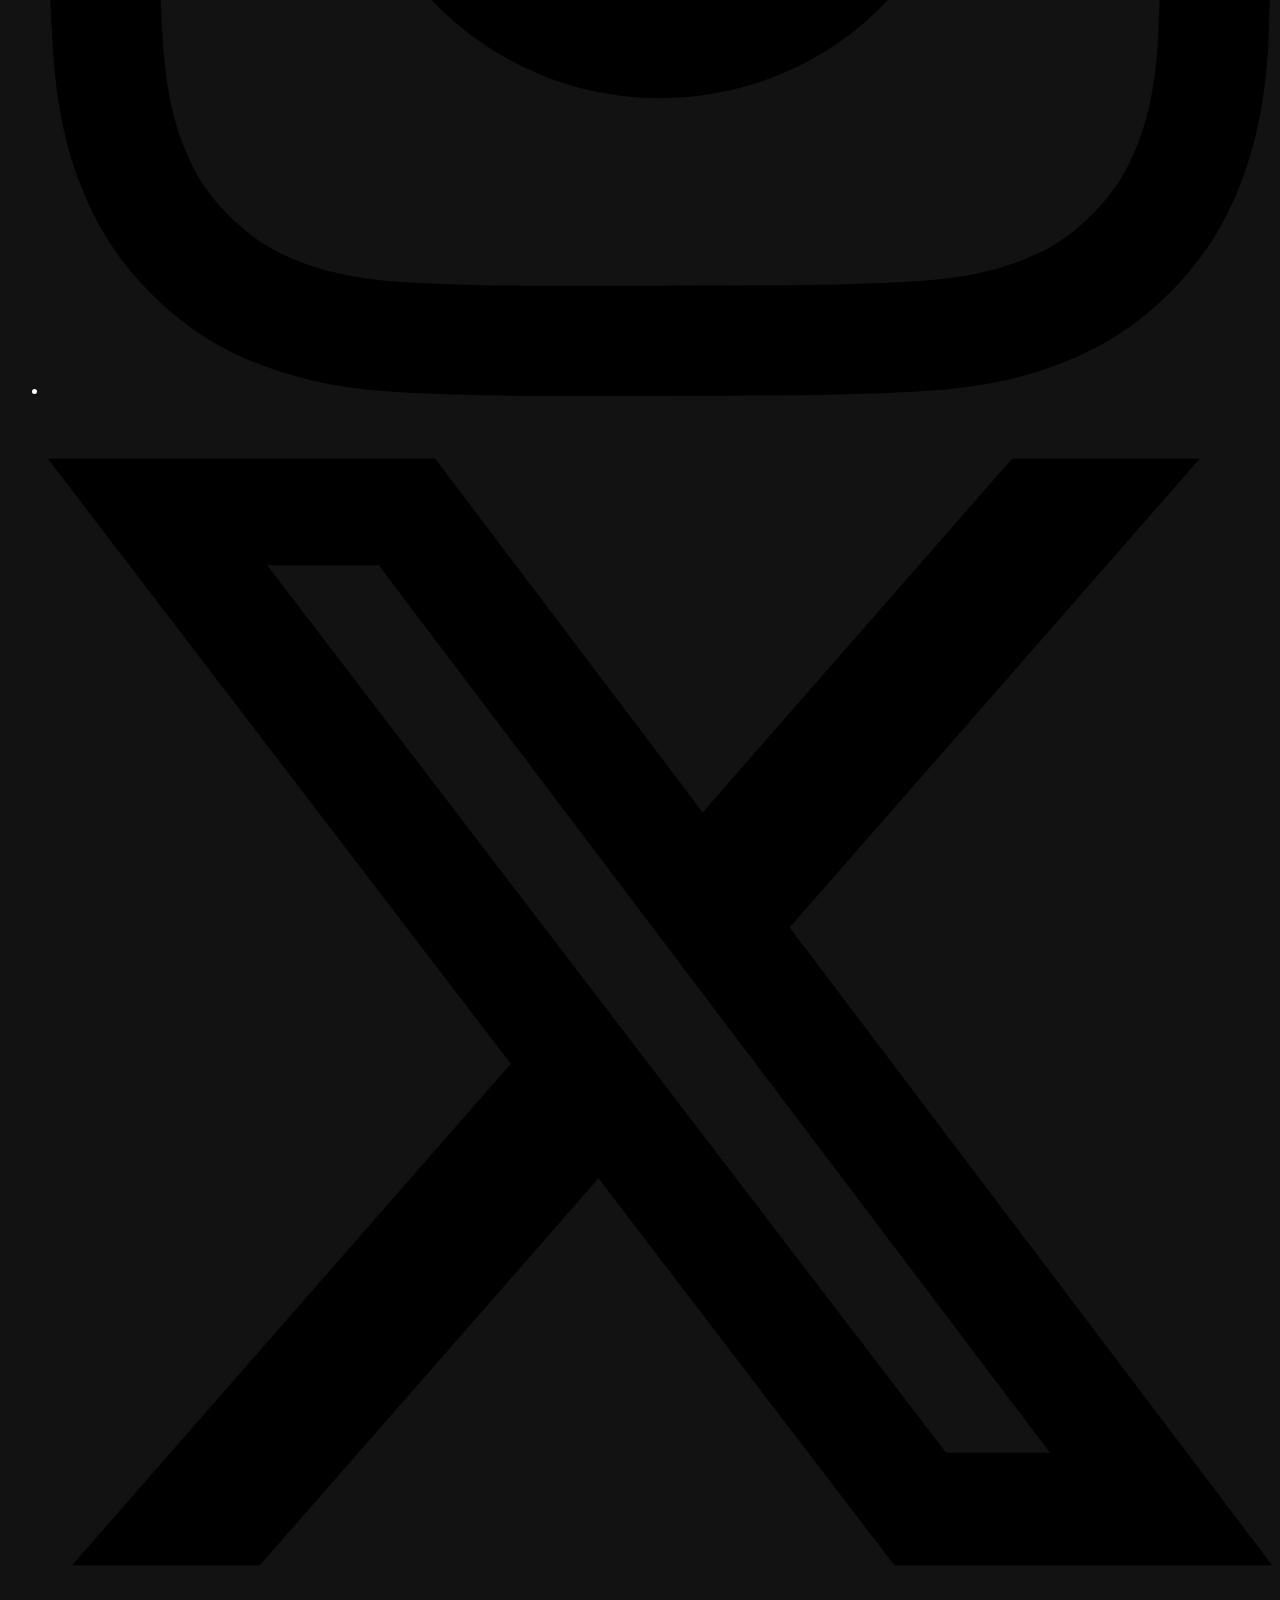
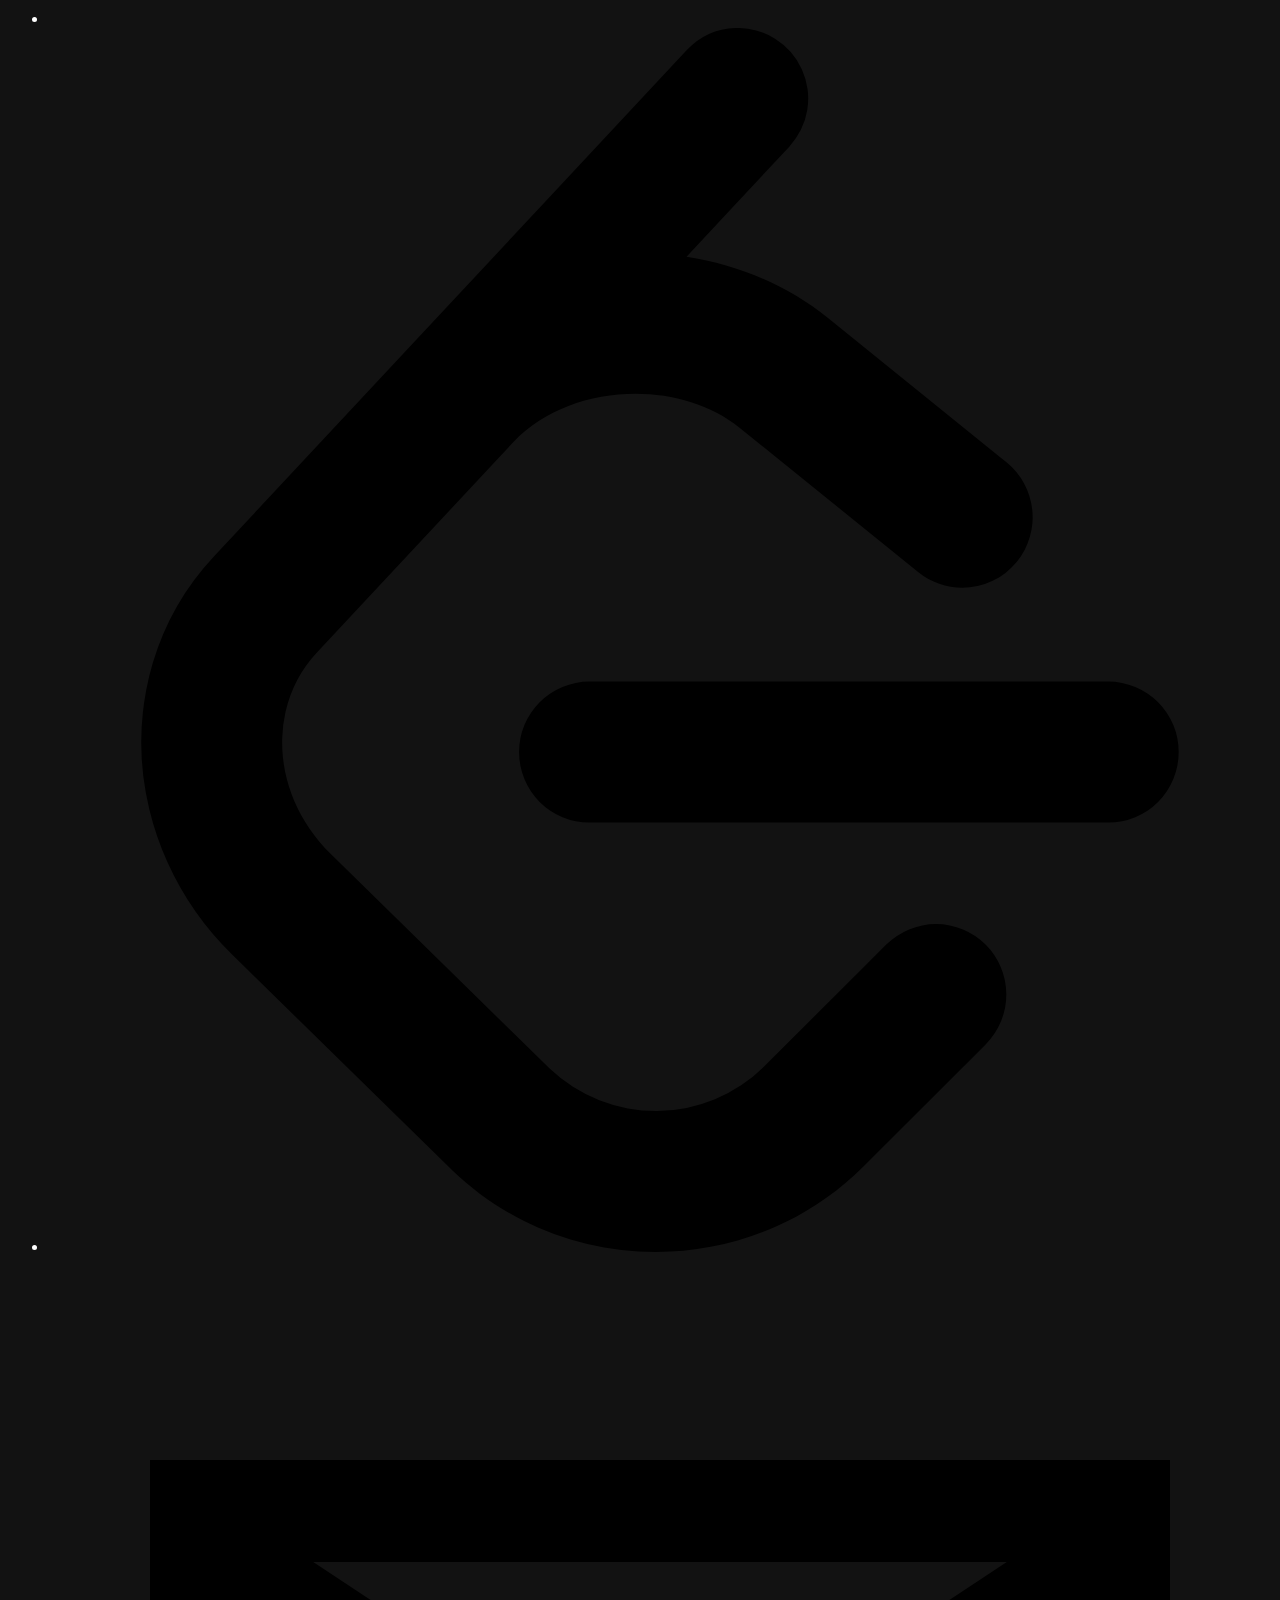
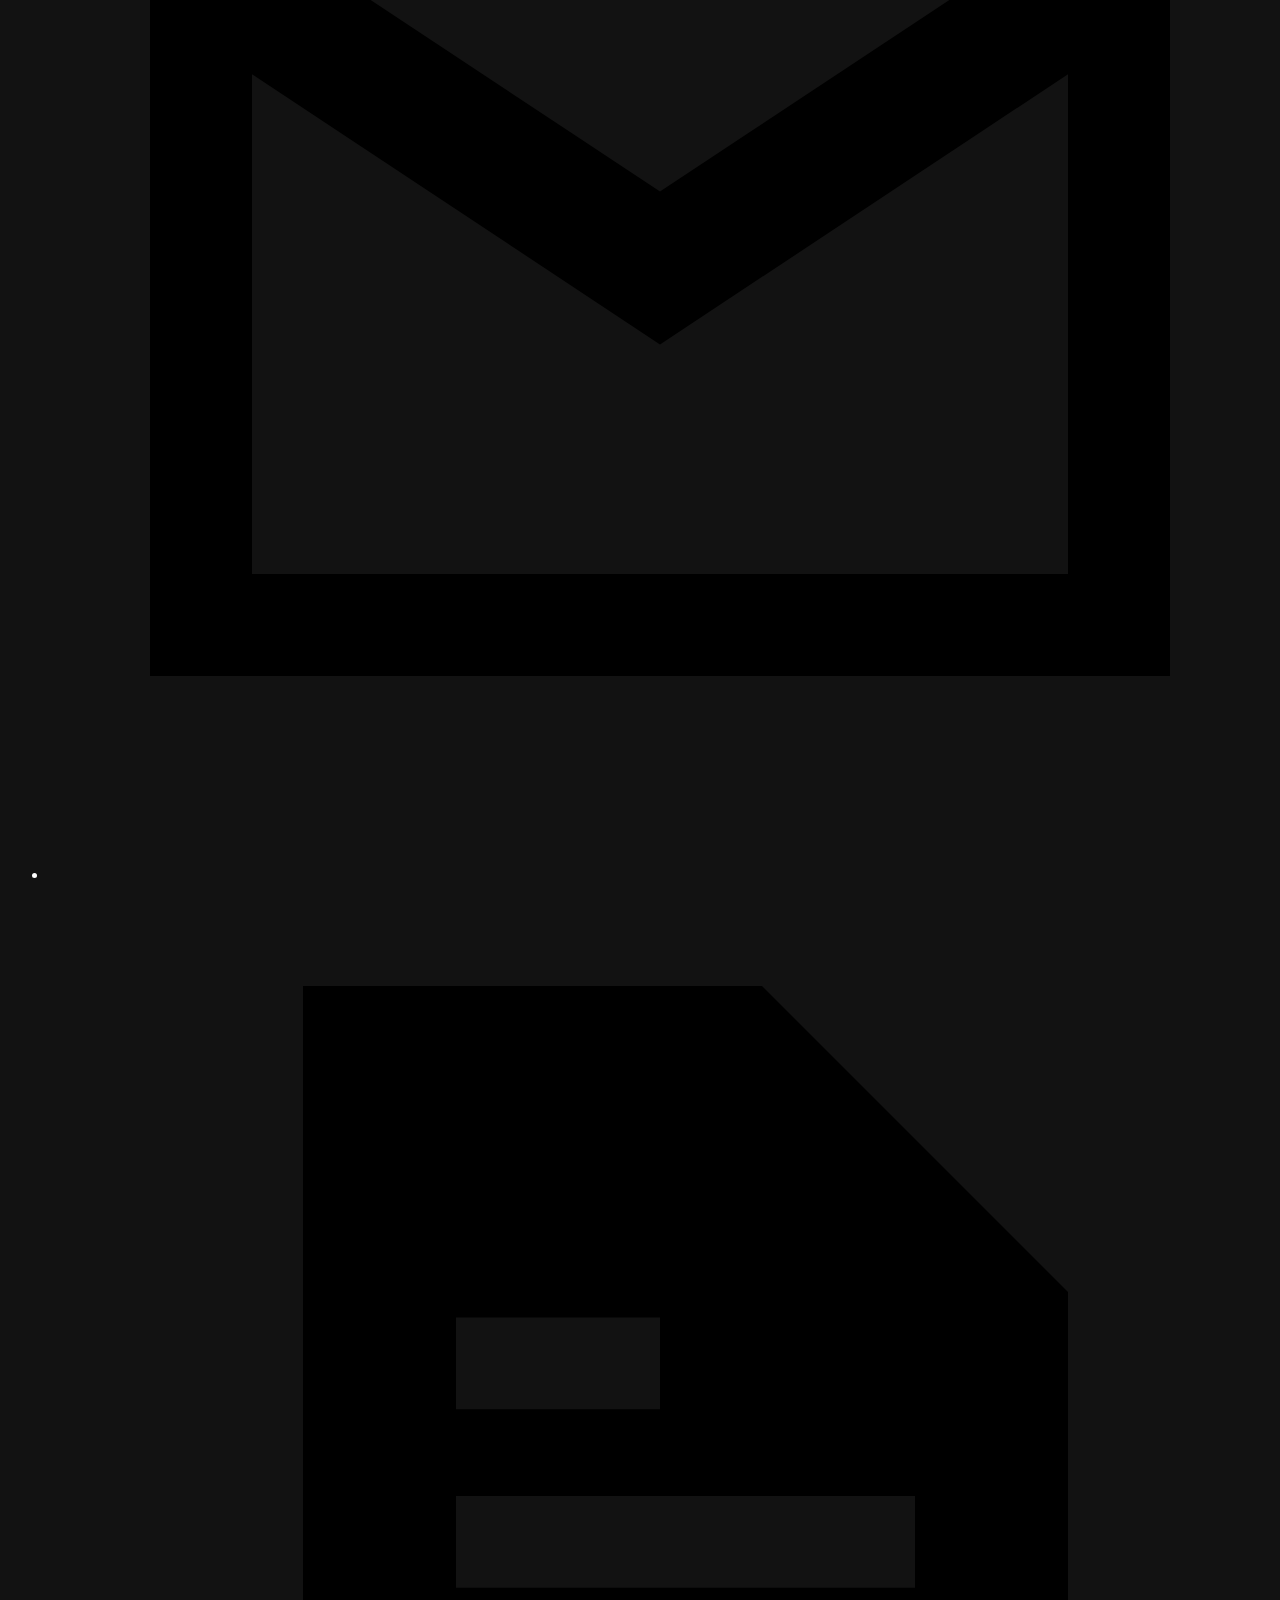
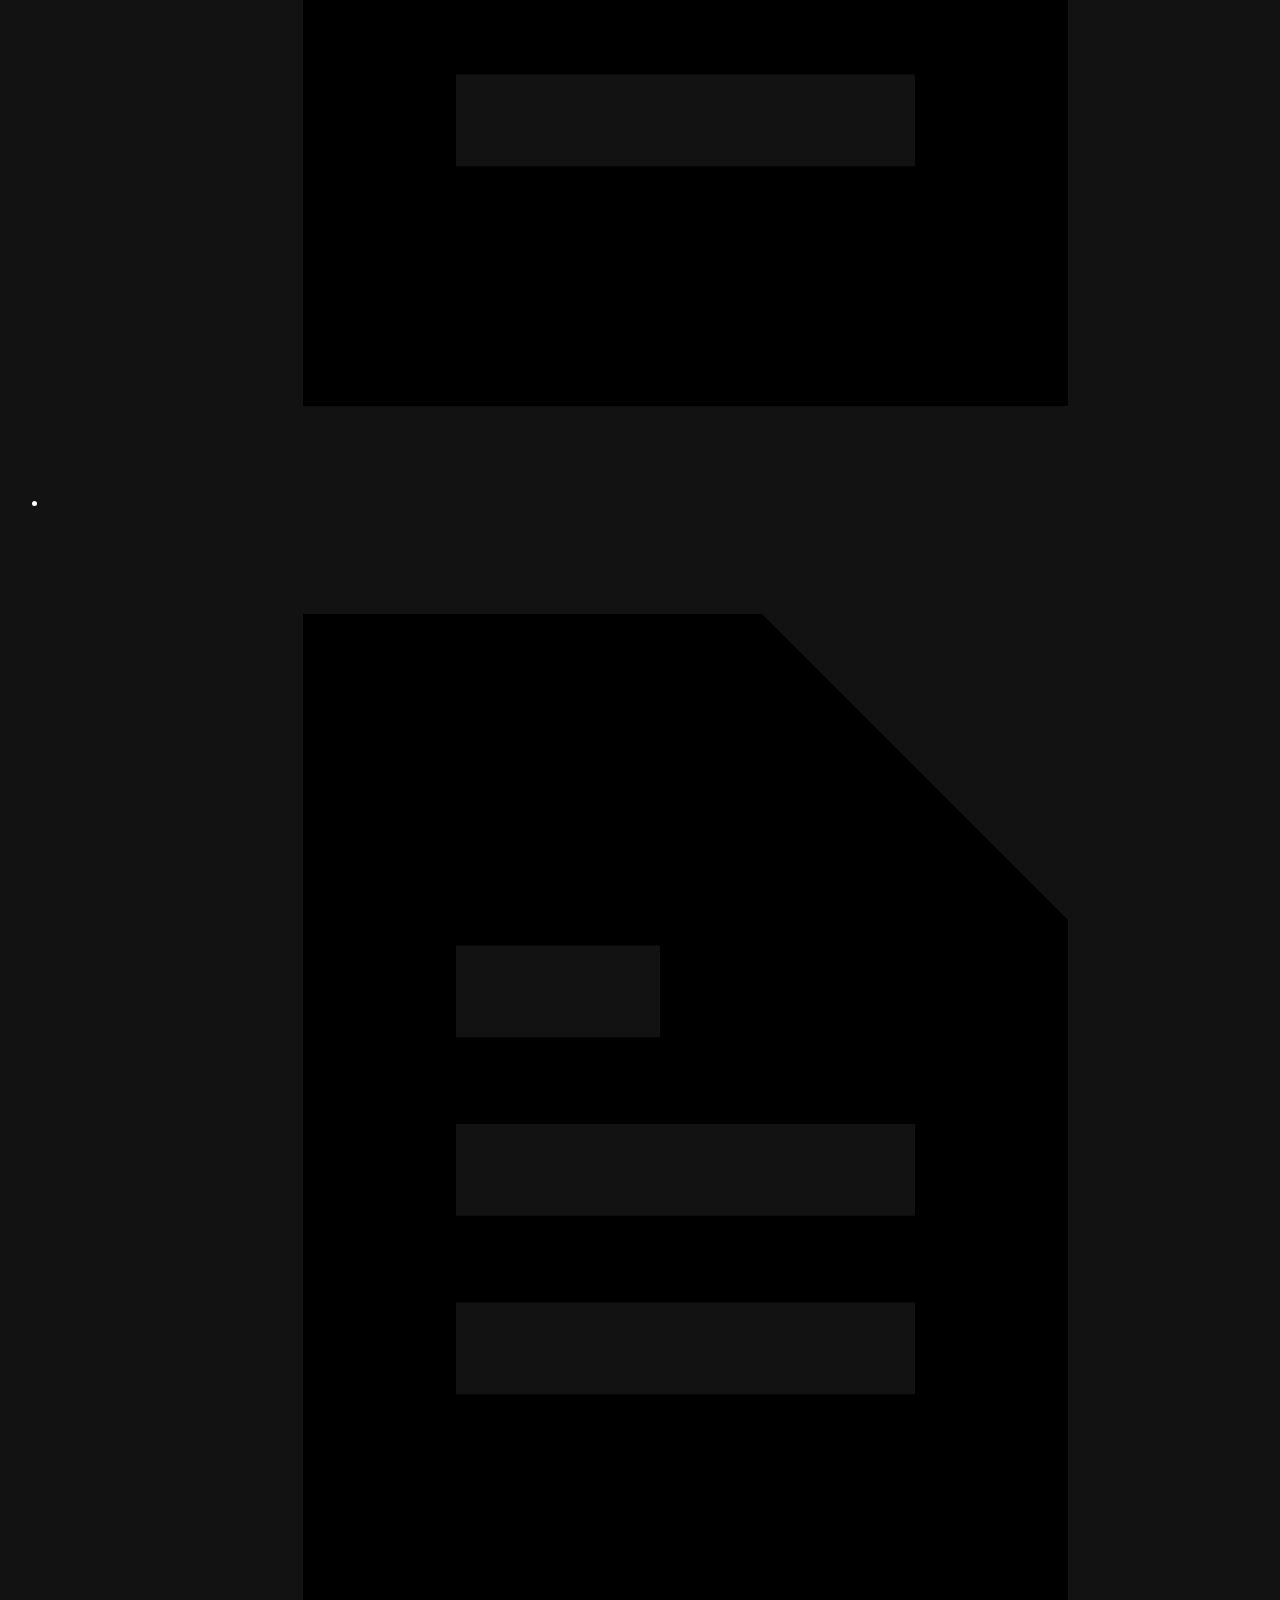
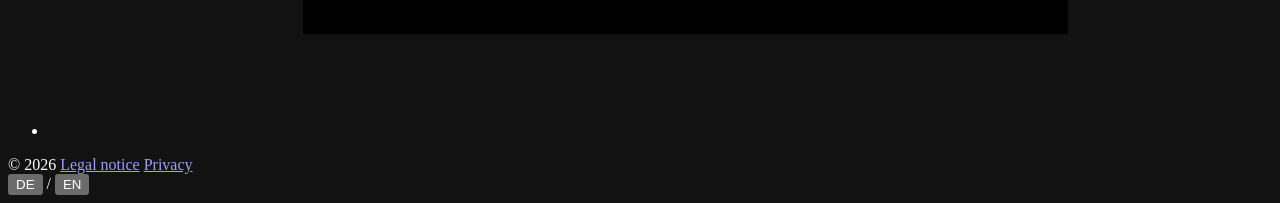
==== commit f8b506bf: "Redesign as one-screen card Navy gradient, content bottom left: round photo, light greeting, three s" ====
--- a/www/index.html
+++ b/www/index.html
@@ -1,11 +1,11 @@
 <!DOCTYPE html>
-<html lang="en" data-i18n>
+<html lang="en">
 <head>
   <meta charset="UTF-8">
   <meta name="viewport" content="width=device-width, initial-scale=1.0, viewport-fit=cover">
   <meta name="referrer" content="no-referrer">
   <meta http-equiv="Content-Security-Policy" content="default-src 'none'; script-src 'self'; style-src 'self'; img-src 'self' data:; font-src 'self'; manifest-src 'self'; base-uri 'self'; form-action 'none';">
-  <meta name="color-scheme" content="light dark">
+  <meta name="color-scheme" content="dark">
 
   <title>Dominik Knaup – Software Engineer</title>
   <meta name="description" content="Dominik Knaup, Software Engineering student at the University of Stuttgart and working student at ISW.">
@@ -18,8 +18,7 @@
   <link rel="icon" type="image/png" sizes="16x16" href="/favicon/favicon-16x16.png">
   <link rel="apple-touch-icon" sizes="180x180" href="/favicon/apple-icon-180x180.png">
   <link rel="manifest" href="/favicon/manifest.json">
-  <meta name="theme-color" content="#f6f5f1" media="(prefers-color-scheme: light)">
-  <meta name="theme-color" content="#131312" media="(prefers-color-scheme: dark)">
+  <meta name="theme-color" content="#141e30">
 
   <meta property="og:type" content="profile">
   <meta property="og:url" content="https://atrapfare.com/">
@@ -59,195 +58,50 @@
   }
   </script>
 
-  <link rel="preload" href="/assets/fonts/inter-latin.woff2" as="font" type="font/woff2" crossorigin>
+  <link rel="preload" href="/assets/fonts/source-sans-3-latin.woff2" as="font" type="font/woff2" crossorigin>
   <link rel="stylesheet" href="/assets/css/style.css">
-  <script src="/assets/js/theme.js"></script>
+  <script src="/assets/js/lang.js"></script>
 </head>
 <body>
 
 <a class="skip" href="#main" data-de="Zum Inhalt springen" data-en="Skip to content">Skip to content</a>
 
-<header class="top wrap">
-  <a href="/" class="name">Dominik Knaup</a>
-  <div class="top-right">
+<main class="card" id="main">
+  <img class="photo" src="/assets/img/me.jpeg" alt="Dominik Knaup" width="453" height="453" fetchpriority="high">
+  <h1 data-de="Hi, ich bin Dominik Knaup" data-en="Hi, I'm Dominik Knaup">Hi, I'm Dominik Knaup</h1>
+  <hr class="rule">
+  <p class="lines" data-l="en">
+    🎓 software engineering / University of Stuttgart<br>
+    🛠️ working student at ISW, building <a href="https://mydevbro.app" target="_blank" rel="noopener noreferrer">mydevbro.app</a><br>
+    🏍️ motorcycles / gym / self-hosting
+  </p>
+  <p class="lines" data-l="de">
+    🎓 Software Engineering / Universität Stuttgart<br>
+    🛠️ Werkstudent am ISW, baue <a href="https://mydevbro.app" target="_blank" rel="noopener noreferrer">mydevbro.app</a><br>
+    🏍️ Motorrad / Gym / Self-Hosting
+  </p>
+  <ul class="icons">
+      <li><a href="https://github.com/atrapfare" target="_blank" rel="noopener noreferrer" aria-label="GitHub" title="GitHub"><svg viewBox="0 0 24 24" aria-hidden="true"><path d="M12 .297c-6.63 0-12 5.373-12 12 0 5.303 3.438 9.8 8.205 11.385.6.113.82-.258.82-.577 0-.285-.01-1.04-.015-2.04-3.338.724-4.042-1.61-4.042-1.61C4.422 18.07 3.633 17.7 3.633 17.7c-1.087-.744.084-.729.084-.729 1.205.084 1.838 1.236 1.838 1.236 1.07 1.835 2.809 1.305 3.495.998.108-.776.417-1.305.76-1.605-2.665-.3-5.466-1.332-5.466-5.93 0-1.31.465-2.38 1.235-3.22-.135-.303-.54-1.523.105-3.176 0 0 1.005-.322 3.3 1.23.96-.267 1.98-.399 3-.405 1.02.006 2.04.138 3 .405 2.28-1.552 3.285-1.23 3.285-1.23.645 1.653.24 2.873.12 3.176.765.84 1.23 1.91 1.23 3.22 0 4.61-2.805 5.625-5.475 5.92.42.36.81 1.096.81 2.22 0 1.606-.015 2.896-.015 3.286 0 .315.21.69.825.57C20.565 22.092 24 17.592 24 12.297c0-6.627-5.373-12-12-12"/></svg></a></li>
+      <li><a href="https://linkedin.com/in/dominik-knaup-5b7368227" target="_blank" rel="noopener noreferrer" aria-label="LinkedIn" title="LinkedIn"><svg viewBox="0 0 24 24" aria-hidden="true"><path d="M20.447 20.452h-3.554v-5.569c0-1.328-.027-3.037-1.852-3.037-1.853 0-2.136 1.445-2.136 2.939v5.667H9.351V9h3.414v1.561h.046c.477-.9 1.637-1.85 3.37-1.85 3.601 0 4.267 2.37 4.267 5.455v6.286zM5.337 7.433c-1.144 0-2.063-.926-2.063-2.065 0-1.138.92-2.063 2.063-2.063 1.14 0 2.064.925 2.064 2.063 0 1.139-.925 2.065-2.064 2.065zm1.782 13.019H3.555V9h3.564v11.452zM22.225 0H1.771C.792 0 0 .774 0 1.729v20.542C0 23.227.792 24 1.771 24h20.451C23.2 24 24 23.227 24 22.271V1.729C24 .774 23.2 0 22.222 0h.003z"/></svg></a></li>
+      <li><a href="https://youtube.com/@atrapfare" target="_blank" rel="noopener noreferrer" aria-label="YouTube" title="YouTube"><svg viewBox="0 0 24 24" aria-hidden="true"><path d="M23.498 6.186a3.016 3.016 0 0 0-2.122-2.136C19.505 3.545 12 3.545 12 3.545s-7.505 0-9.377.505A3.017 3.017 0 0 0 .502 6.186C0 8.07 0 12 0 12s0 3.93.502 5.814a3.016 3.016 0 0 0 2.122 2.136c1.871.505 9.376.505 9.376.505s7.505 0 9.377-.505a3.015 3.015 0 0 0 2.122-2.136C24 15.93 24 12 24 12s0-3.93-.502-5.814zM9.545 15.568V8.432L15.818 12l-6.273 3.568z"/></svg></a></li>
+      <li><a href="https://instagram.com/atrapfare" target="_blank" rel="noopener noreferrer" aria-label="Instagram" title="Instagram"><svg viewBox="0 0 24 24" aria-hidden="true"><path d="M7.0301.084c-1.2768.0602-2.1487.264-2.911.5634-.7888.3075-1.4575.72-2.1228 1.3877-.6652.6677-1.075 1.3368-1.3802 2.127-.2954.7638-.4956 1.6365-.552 2.914-.0564 1.2775-.0689 1.6882-.0626 4.947.0062 3.2586.0206 3.6671.0825 4.9473.061 1.2765.264 2.1482.5635 2.9107.308.7889.72 1.4573 1.388 2.1228.6679.6655 1.3365 1.0743 2.1285 1.38.7632.295 1.6361.4961 2.9134.552 1.2773.056 1.6884.069 4.9462.0627 3.2578-.0062 3.668-.0207 4.9478-.0814 1.28-.0607 2.147-.2652 2.9098-.5633.7889-.3086 1.4578-.72 2.1228-1.3881.665-.6682 1.0745-1.3378 1.3795-2.1284.2957-.7632.4966-1.636.552-2.9124.056-1.2809.0692-1.6898.063-4.948-.0063-3.2583-.021-3.6668-.0817-4.9465-.0607-1.2797-.264-2.1487-.5633-2.9117-.3084-.7889-.72-1.4568-1.3876-2.1228C21.2982 1.33 20.628.9208 19.8378.6165 19.074.321 18.2017.1197 16.9244.0645 15.6471.0093 15.236-.005 11.977.0014 8.718.0076 8.31.0215 7.0301.0839m.1402 21.6932c-1.17-.0509-1.8053-.2453-2.2287-.408-.5606-.216-.96-.4771-1.3819-.895-.422-.4178-.6811-.8186-.9-1.378-.1644-.4234-.3624-1.058-.4171-2.228-.0595-1.2645-.072-1.6442-.079-4.848-.007-3.2037.0053-3.583.0607-4.848.05-1.169.2456-1.805.408-2.2282.216-.5613.4762-.96.895-1.3816.4188-.4217.8184-.6814 1.3783-.9003.423-.1651 1.0575-.3614 2.227-.4171 1.2655-.06 1.6447-.072 4.848-.079 3.2033-.007 3.5835.005 4.8495.0608 1.169.0508 1.8053.2445 2.228.408.5608.216.96.4754 1.3816.895.4217.4194.6816.8176.9005 1.3787.1653.4217.3617 1.056.4169 2.2263.0602 1.2655.0739 1.645.0796 4.848.0058 3.203-.0055 3.5834-.061 4.848-.051 1.17-.245 1.8055-.408 2.2294-.216.5604-.4763.96-.8954 1.3814-.419.4215-.8181.6811-1.3783.9-.4224.1649-1.0577.3617-2.2262.4174-1.2656.0595-1.6448.072-4.8493.079-3.2045.007-3.5825-.006-4.848-.0608M16.953 5.5864A1.44 1.44 0 1 0 18.39 4.144a1.44 1.44 0 0 0-1.437 1.4424M5.8385 12.012c.0067 3.4032 2.7706 6.1557 6.173 6.1493 3.4026-.0065 6.157-2.7701 6.1506-6.1733-.0065-3.4032-2.771-6.1565-6.174-6.1498-3.403.0067-6.156 2.771-6.1496 6.1738M8 12.0077a4 4 0 1 1 4.008 3.9921A3.9996 3.9996 0 0 1 8 12.0077"/></svg></a></li>
+      <li><a href="https://x.com/DominikKnaup" target="_blank" rel="noopener noreferrer" aria-label="X" title="X"><svg viewBox="0 0 24 24" aria-hidden="true"><path d="M18.901 1.153h3.68l-8.04 9.19L24 22.846h-7.406l-5.8-7.584-6.638 7.584H.474l8.6-9.83L0 1.154h7.594l5.243 6.932ZM17.61 20.644h2.039L6.486 3.24H4.298Z"/></svg></a></li>
+      <li><a href="https://leetcode.com/Atrapfare" target="_blank" rel="noopener noreferrer" aria-label="LeetCode" title="LeetCode"><svg viewBox="0 0 24 24" aria-hidden="true"><path d="M13.483 0a1.374 1.374 0 0 0-.961.438L7.116 6.226l-3.854 4.126a5.266 5.266 0 0 0-1.209 2.104 5.35 5.35 0 0 0-.125.513 5.527 5.527 0 0 0 .062 2.362 5.83 5.83 0 0 0 .349 1.017 5.938 5.938 0 0 0 1.271 1.818l4.277 4.193.039.038c2.248 2.165 5.852 2.133 8.063-.074l2.396-2.392c.54-.54.54-1.414.003-1.955a1.378 1.378 0 0 0-1.951-.003l-2.396 2.392a3.021 3.021 0 0 1-4.205.038l-.02-.019-4.276-4.193c-.652-.64-.972-1.469-.948-2.263a2.68 2.68 0 0 1 .066-.523 2.545 2.545 0 0 1 .619-1.164L9.13 8.114c1.058-1.134 3.204-1.27 4.43-.278l3.501 2.831c.593.48 1.461.387 1.94-.207a1.384 1.384 0 0 0-.207-1.943l-3.5-2.831c-.8-.647-1.766-1.045-2.774-1.202l2.015-2.158A1.384 1.384 0 0 0 13.483 0zm-2.866 12.815a1.38 1.38 0 0 0-1.38 1.382 1.38 1.38 0 0 0 1.38 1.382H20.79a1.38 1.38 0 0 0 1.38-1.382 1.38 1.38 0 0 0-1.38-1.382z"/></svg></a></li>
+      <li><a href="mailto:dominik@knaup.de" aria-label="E-Mail" title="E-Mail"><svg viewBox="0 0 24 24" aria-hidden="true"><path fill-rule="evenodd" d="M2 4h20v16H2zm2 4.2V18h16V8.2l-8 5.3zM5.2 6 12 10.5 18.8 6z"/></svg></a></li>
+      <li data-l="en"><a href="/cv/KNAUP_Dominik_CV.pdf" download="KNAUP_Dominik_CV.pdf" aria-label="Resume (PDF)" title="Resume (PDF)"><svg viewBox="0 0 24 24" aria-hidden="true"><path fill-rule="evenodd" d="M5 2h9l6 6v14H5zm3 6.5v1.8h4V8.5zm0 3.5v1.8h9V12zm0 3.5v1.8h9v-1.8z"/></svg></a></li>
+      <li data-l="de"><a href="/cv/KNAUP_Dominik_Lebenslauf.pdf" download="KNAUP_Dominik_Lebenslauf.pdf" aria-label="Lebenslauf (PDF)" title="Lebenslauf (PDF)"><svg viewBox="0 0 24 24" aria-hidden="true"><path fill-rule="evenodd" d="M5 2h9l6 6v14H5zm3 6.5v1.8h4V8.5zm0 3.5v1.8h9V12zm0 3.5v1.8h9v-1.8z"/></svg></a></li>
+  </ul>
+  <footer class="meta">
+    <span>© <span id="year">2026</span></span>
+    <a href="/impressum/" data-de="Impressum" data-en="Legal notice">Legal notice</a>
+    <a href="/datenschutz/" data-de="Datenschutz" data-en="Privacy">Privacy</a>
     <div class="lang" role="group" aria-label="Language">
       <button type="button" class="lang-btn" id="btn-de" lang="de" aria-pressed="false">DE</button>
-      <span class="lang-sep" aria-hidden="true">/</span>
+      <span aria-hidden="true">/</span>
       <button type="button" class="lang-btn active" id="btn-en" lang="en" aria-pressed="true">EN</button>
     </div>
-    <button type="button" class="theme-btn" id="theme-toggle" aria-label="Toggle dark mode" data-de-label="Dunkelmodus umschalten" data-en-label="Toggle dark mode">
-      <svg class="ico-sun" width="16" height="16" viewBox="0 0 24 24" fill="none" stroke="currentColor" stroke-width="1.75" stroke-linecap="round" aria-hidden="true"><circle cx="12" cy="12" r="4"/><path d="M12 2v2M12 20v2M4.93 4.93l1.41 1.41M17.66 17.66l1.41 1.41M2 12h2M20 12h2M4.93 19.07l1.41-1.41M17.66 6.34l1.41-1.41"/></svg>
-      <svg class="ico-moon" width="16" height="16" viewBox="0 0 24 24" fill="none" stroke="currentColor" stroke-width="1.75" stroke-linecap="round" stroke-linejoin="round" aria-hidden="true"><path d="M21 12.79A9 9 0 1 1 11.21 3 7 7 0 0 0 21 12.79z"/></svg>
-    </button>
-  </div>
-</header>
-
-<main id="main" class="wrap">
-
-  <section class="intro" aria-labelledby="name">
-    <img class="photo" src="/assets/img/me.jpeg" alt="Portrait of Dominik Knaup" width="453" height="453" fetchpriority="high">
-    <div>
-      <h1 id="name">Dominik Knaup</h1>
-      <p class="role" data-de="Software Engineering · Stuttgart" data-en="Software Engineering · Stuttgart">Software Engineering · Stuttgart</p>
-      <p class="quick">
-        <a class="u" href="mailto:dominik@knaup.de">dominik@knaup.de</a>
-        <a class="u ext" href="https://github.com/atrapfare" target="_blank" rel="noopener noreferrer">GitHub</a>
-        <a class="u ext" href="https://linkedin.com/in/dominik-knaup-5b7368227" target="_blank" rel="noopener noreferrer">LinkedIn</a>
-        <a class="u" href="/cv/KNAUP_Dominik_CV.pdf" download="KNAUP_Dominik_CV.pdf" data-l="en">Resume (PDF)</a>
-        <a class="u" href="/cv/KNAUP_Dominik_Lebenslauf.pdf" download="KNAUP_Dominik_Lebenslauf.pdf" data-l="de">Lebenslauf (PDF)</a>
-      </p>
-    </div>
-  </section>
-
-  <section class="section" id="projects">
-    <h2 data-de="Projekte" data-en="Projects">Projects</h2>
-    <ul class="rows">
-      <li>
-        <a class="row" href="https://mydevbro.app" target="_blank" rel="noopener noreferrer">
-          <div>
-            <h3>ILIAS Dashboard</h3>
-            <p data-de="Kurse, Abgaben und Dokumente aus dem Uni-ILIAS in einem Dashboard. PWA mit Push-Erinnerungen und Kalender-Feed." data-en="Courses, assignments and documents from the university's ILIAS in one dashboard. PWA with push reminders and a calendar feed.">Courses, assignments and documents from the university's ILIAS in one dashboard. PWA with push reminders and a calendar feed.</p>
-          </div>
-          <span class="side">mydevbro.app</span>
-        </a>
-      </li>
-      <li>
-        <div class="row">
-          <div>
-            <h3>Files</h3>
-            <p data-de="Eigener Dateispeicher statt Google Drive. Ordner, Uploads, ZIP-Entpacken, Papierkorb." data-en="My own file storage instead of Google Drive. Folders, uploads, ZIP extraction, trash.">My own file storage instead of Google Drive. Folders, uploads, ZIP extraction, trash.</p>
-          </div>
-          <span class="side" data-de="privat" data-en="private">private</span>
-        </div>
-      </li>
-      <li>
-        <a class="row" href="https://github.com/Atrapfare/Jarvis" target="_blank" rel="noopener noreferrer">
-          <div>
-            <h3>Jarvis</h3>
-            <p data-de="Lokaler Chat-Assistent mit Ollama. Läuft auf der GPU in meinem PC." data-en="Local chat assistant with Ollama. Runs on the GPU in my PC.">Local chat assistant with Ollama. Runs on the GPU in my PC.</p>
-          </div>
-          <span class="side">GitHub</span>
-        </a>
-      </li>
-      <li>
-        <a class="row" href="https://github.com/Atrapfare/vhdl-pipeline-cpu" target="_blank" rel="noopener noreferrer">
-          <div>
-            <h3 data-de="RISC-CPU" data-en="RISC CPU">RISC CPU</h3>
-            <p data-de="Prozessor mit Pipeline in VHDL, mit Hazard-Erkennung und Forwarding." data-en="Pipelined processor in VHDL, with hazard detection and forwarding.">Pipelined processor in VHDL, with hazard detection and forwarding.</p>
-          </div>
-          <span class="side">GitHub</span>
-        </a>
-      </li>
-      <li>
-        <a class="row" href="https://github.com/Atrapfare/recipe-planner" target="_blank" rel="noopener noreferrer">
-          <div>
-            <h3>Recipe Planner</h3>
-            <p data-de="Wochenplan fürs Essen. Die Einkaufsliste wird daraus erzeugt." data-en="Weekly meal plan. The shopping list is generated from it.">Weekly meal plan. The shopping list is generated from it.</p>
-          </div>
-          <span class="side">GitHub</span>
-        </a>
-      </li>
-      <li>
-        <div class="row">
-          <div>
-            <h3 data-de="Dieser Server" data-en="This server">This server</h3>
-            <p data-de="Traefik davor, jede Site ein eigener Docker-Stack. Diese Seite läuft dort." data-en="Traefik in front, each site its own Docker stack. This page runs there.">Traefik in front, each site its own Docker stack. This page runs there.</p>
-          </div>
-          <span class="side">VPS</span>
-        </div>
-      </li>
-    </ul>
-  </section>
-
-  <section class="section" id="journey">
-    <h2 data-de="Werdegang" data-en="Journey">Journey</h2>
-    <ol class="rows journey">
-      <li>
-        <div class="row">
-          <span class="when">2027</span>
-          <div><h3 data-de="Master (geplant)" data-en="Master's (planned)">Master's (planned)</h3></div>
-        </div>
-      </li>
-      <li>
-        <div class="row now">
-          <span class="when" data-de="seit 2024" data-en="since 2024">since 2024</span>
-          <div><h3 data-de="Werkstudent, Softwareentwicklung" data-en="Working Student, Software Development">Working Student, Software Development</h3><p data-de="ISW, Universität Stuttgart" data-en="ISW, University of Stuttgart">ISW, University of Stuttgart</p></div>
-        </div>
-      </li>
-      <li>
-        <div class="row now">
-          <span class="when" data-de="seit 2023" data-en="since 2023">since 2023</span>
-          <div><h3>B.Sc. Software Engineering</h3><p data-de="Universität Stuttgart" data-en="University of Stuttgart">University of Stuttgart</p></div>
-        </div>
-      </li>
-      <li>
-        <div class="row">
-          <span class="when">2020 – 2023</span>
-          <div><h3 data-de="Technisches Gymnasium, Profil IT" data-en="Technical High School, IT track">Technical High School, IT track</h3><p>it.schule Vaihingen, Stuttgart</p></div>
-        </div>
-      </li>
-      <li>
-        <div class="row">
-          <span class="when">2014 – 2020</span>
-          <div><h3 data-de="Gymnasium" data-en="High School">High School</h3><p>Evangelisches Mörike-Gymnasium, Stuttgart</p></div>
-        </div>
-      </li>
-    </ol>
-  </section>
-
-  <section class="section" id="stack">
-    <h2>Stack</h2>
-    <dl class="stack">
-      <div><dt data-de="Sprachen" data-en="Languages">Languages</dt><dd>Java, C++, Rust, Kotlin, TypeScript, SQL, Python</dd></div>
-      <div><dt>Backend</dt><dd>Spring Boot, Spring Security, JPA, PostgreSQL, MariaDB</dd></div>
-      <div><dt>Frontend</dt><dd>Vue 3, Vite, Pinia, Tailwind, React</dd></div>
-      <div><dt data-de="Infrastruktur" data-en="Infrastructure">Infrastructure</dt><dd>Docker, Traefik, Nginx, Linux, GitHub Actions</dd></div>
-    </dl>
-  </section>
-
-  <section class="section" id="beyond">
-    <h2 data-de="Abseits vom Code" data-en="Away from code">Away from code</h2>
-    <dl class="stack">
-      <div><dt data-de="Motorrad" data-en="Motorcycle">Motorcycle</dt><dd><span data-de="Touren mit Freunden, Videos auf" data-en="Tours with friends, videos on">Tours with friends, videos on</span> <a class="u ext" href="https://youtube.com/@atrapfare" target="_blank" rel="noopener noreferrer">YouTube</a></dd></div>
-      <div><dt>Gym</dt><dd data-de="Ein paar Mal die Woche" data-en="A few times a week">A few times a week</dd></div>
-      <div><dt>Self-hosting</dt><dd data-de="Eigene Dienste statt Abos" data-en="Own services instead of subscriptions">Own services instead of subscriptions</dd></div>
-    </dl>
-  </section>
-
-  <section class="section" id="contact">
-    <h2 data-de="Kontakt" data-en="Contact">Contact</h2>
-    <div>
-      <a class="mail" href="mailto:dominik@knaup.de">dominik@knaup.de</a>
-      <div class="contact-sub">
-        <a class="u" href="tel:+491707741716">+49 170 7741716</a>
-        <button type="button" class="copy" id="copy-email" data-de="E-Mail kopieren" data-en="Copy e-mail">Copy e-mail</button>
-      </div>
-      <ul class="links">
-        <li><a class="u ext" href="https://github.com/atrapfare" target="_blank" rel="noopener noreferrer">GitHub</a></li>
-        <li><a class="u ext" href="https://linkedin.com/in/dominik-knaup-5b7368227" target="_blank" rel="noopener noreferrer">LinkedIn</a></li>
-        <li><a class="u ext" href="https://youtube.com/@atrapfare" target="_blank" rel="noopener noreferrer">YouTube</a></li>
-        <li><a class="u ext" href="https://instagram.com/atrapfare" target="_blank" rel="noopener noreferrer">Instagram</a></li>
-        <li><a class="u ext" href="https://x.com/DominikKnaup" target="_blank" rel="noopener noreferrer">X</a></li>
-        <li><a class="u ext" href="https://leetcode.com/Atrapfare" target="_blank" rel="noopener noreferrer">LeetCode</a></li>
-      </ul>
-      <p class="cv"><span data-de="Lebenslauf als PDF:" data-en="Resume as PDF:">Resume as PDF:</span>
-        <a class="u" href="/cv/KNAUP_Dominik_CV.pdf" download="KNAUP_Dominik_CV.pdf">English</a>
-        <a class="u" href="/cv/KNAUP_Dominik_Lebenslauf.pdf" download="KNAUP_Dominik_Lebenslauf.pdf">Deutsch</a>
-      </p>
-    </div>
-  </section>
-
+  </footer>
 </main>
-
-<footer class="wrap">
-  <div class="foot">
-    <p>© <span id="year">2026</span> Dominik Knaup</p>
-    <nav aria-label="Legal">
-      <a href="/impressum/" data-de="Impressum" data-en="Legal notice">Legal notice</a>
-      <a href="/datenschutz/" data-de="Datenschutz" data-en="Privacy">Privacy</a>
-    </nav>
-  </div>
-</footer>
 
 <script src="/assets/js/main.js" defer></script>
 </body>
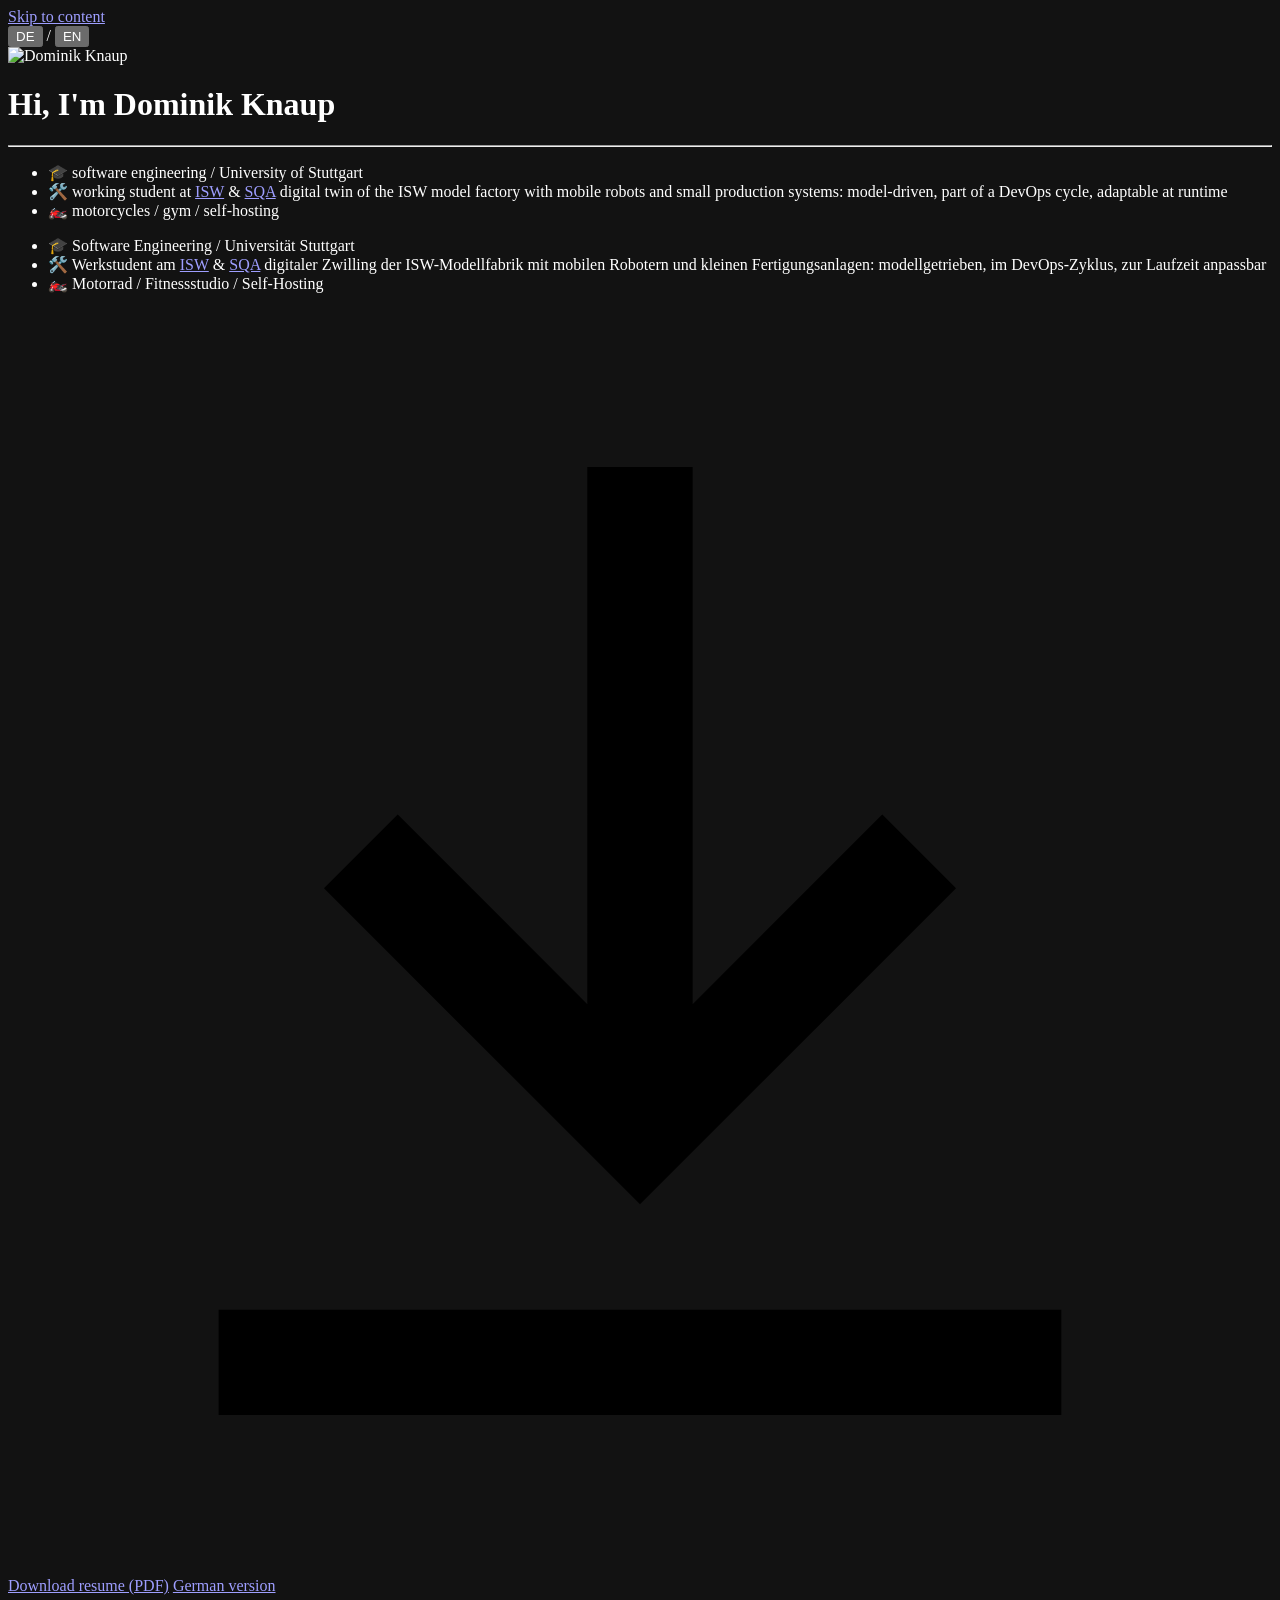
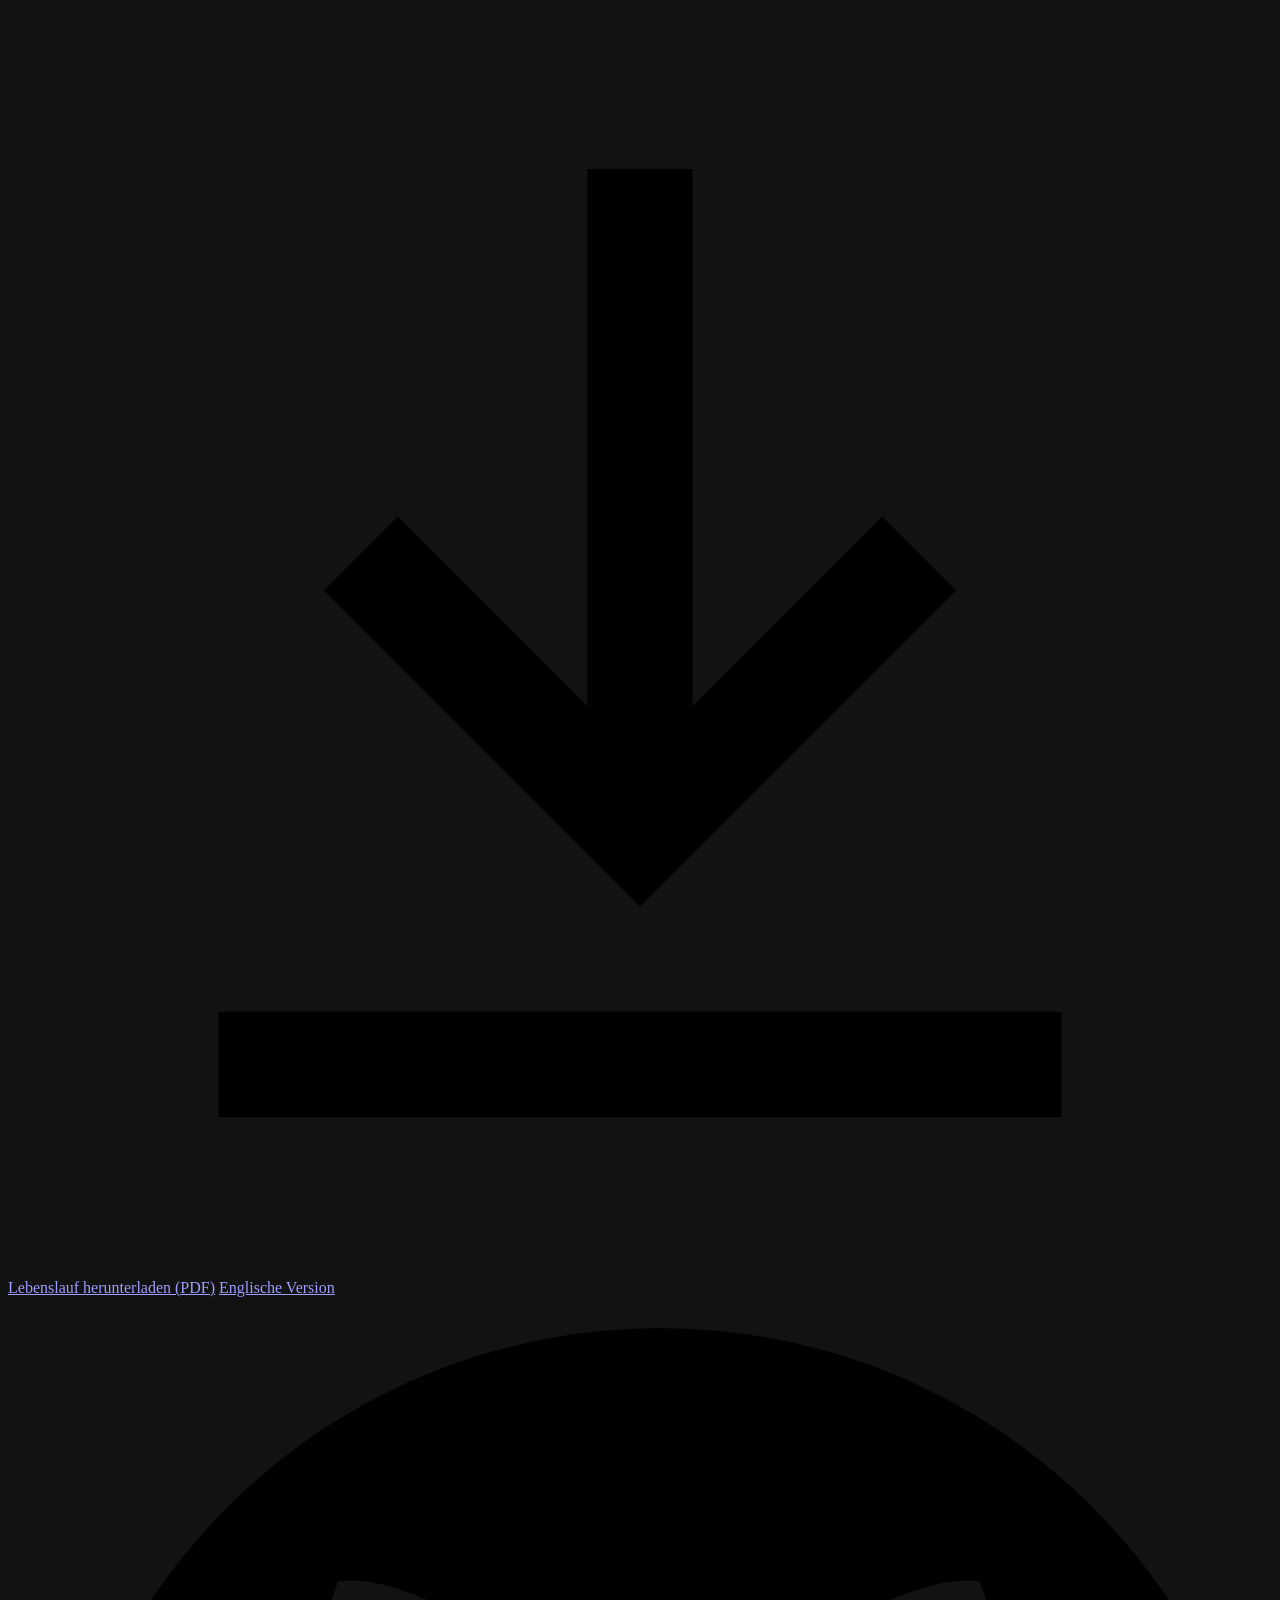
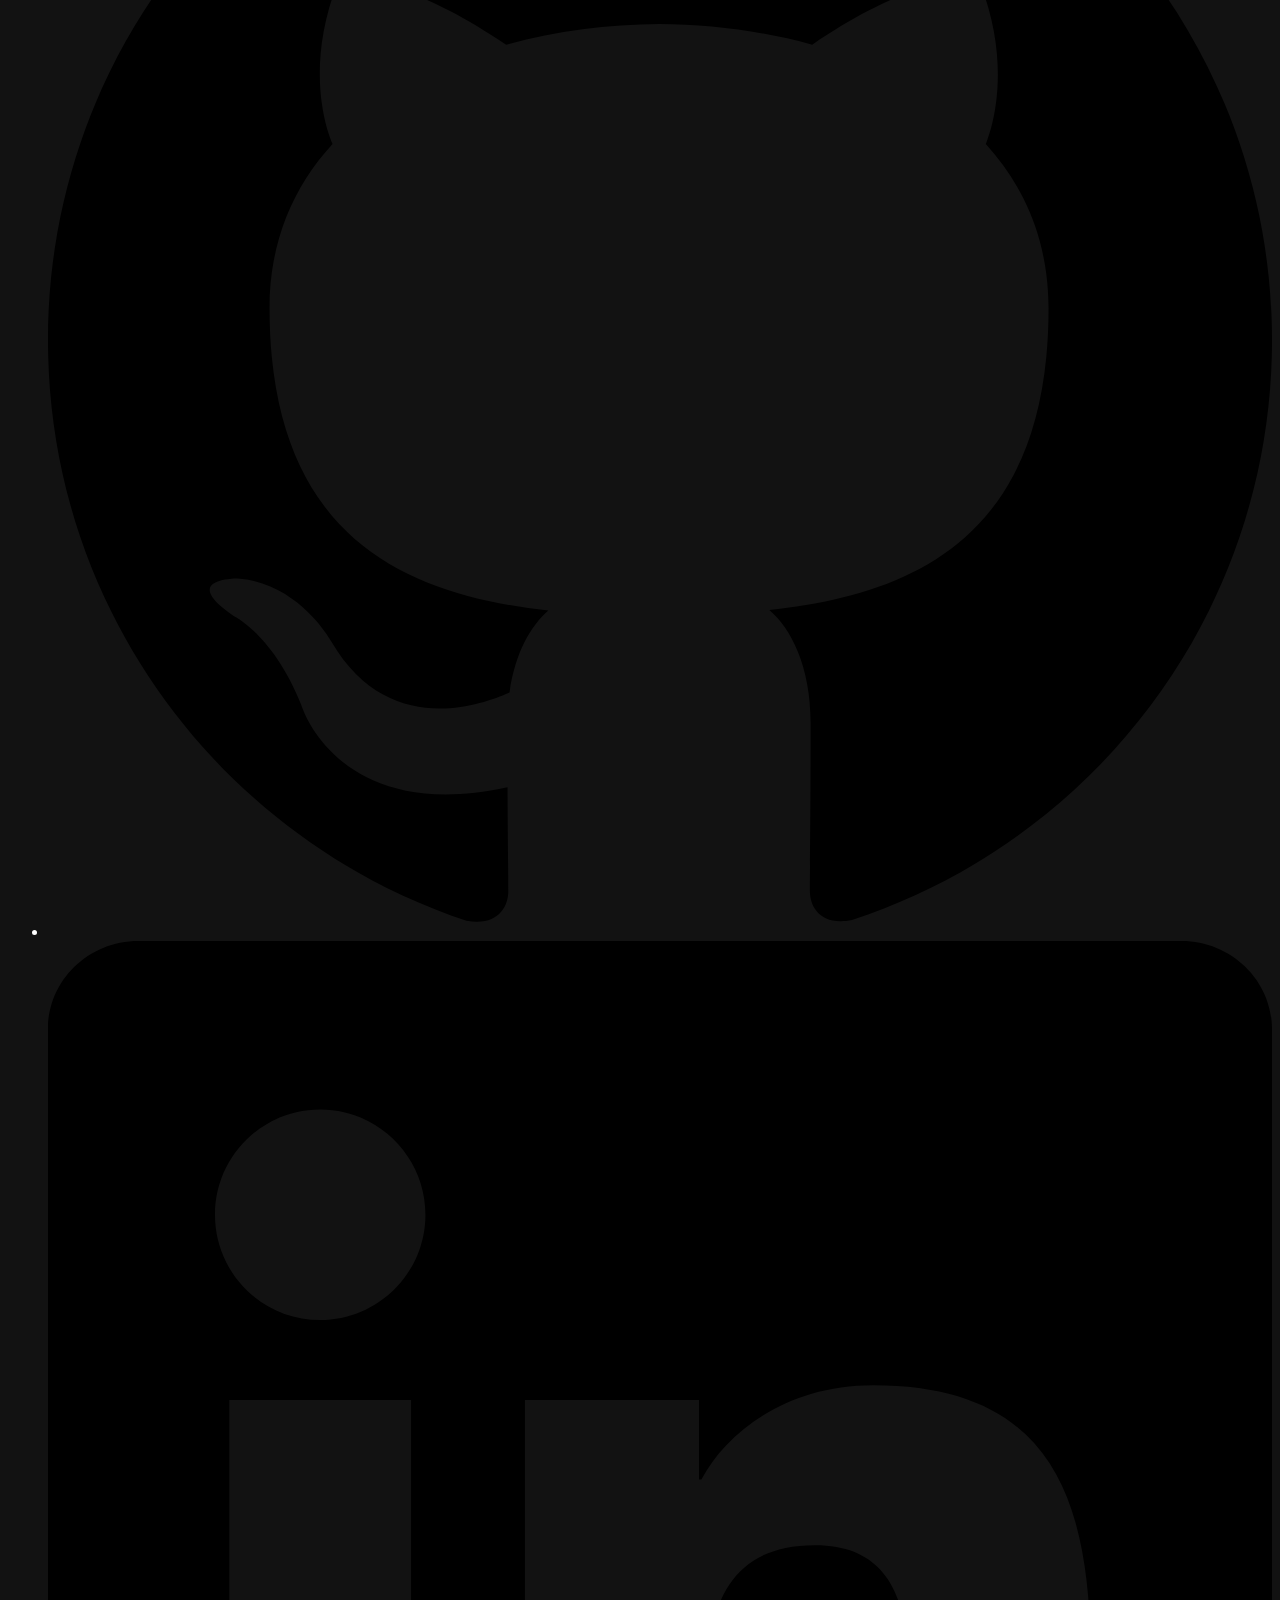
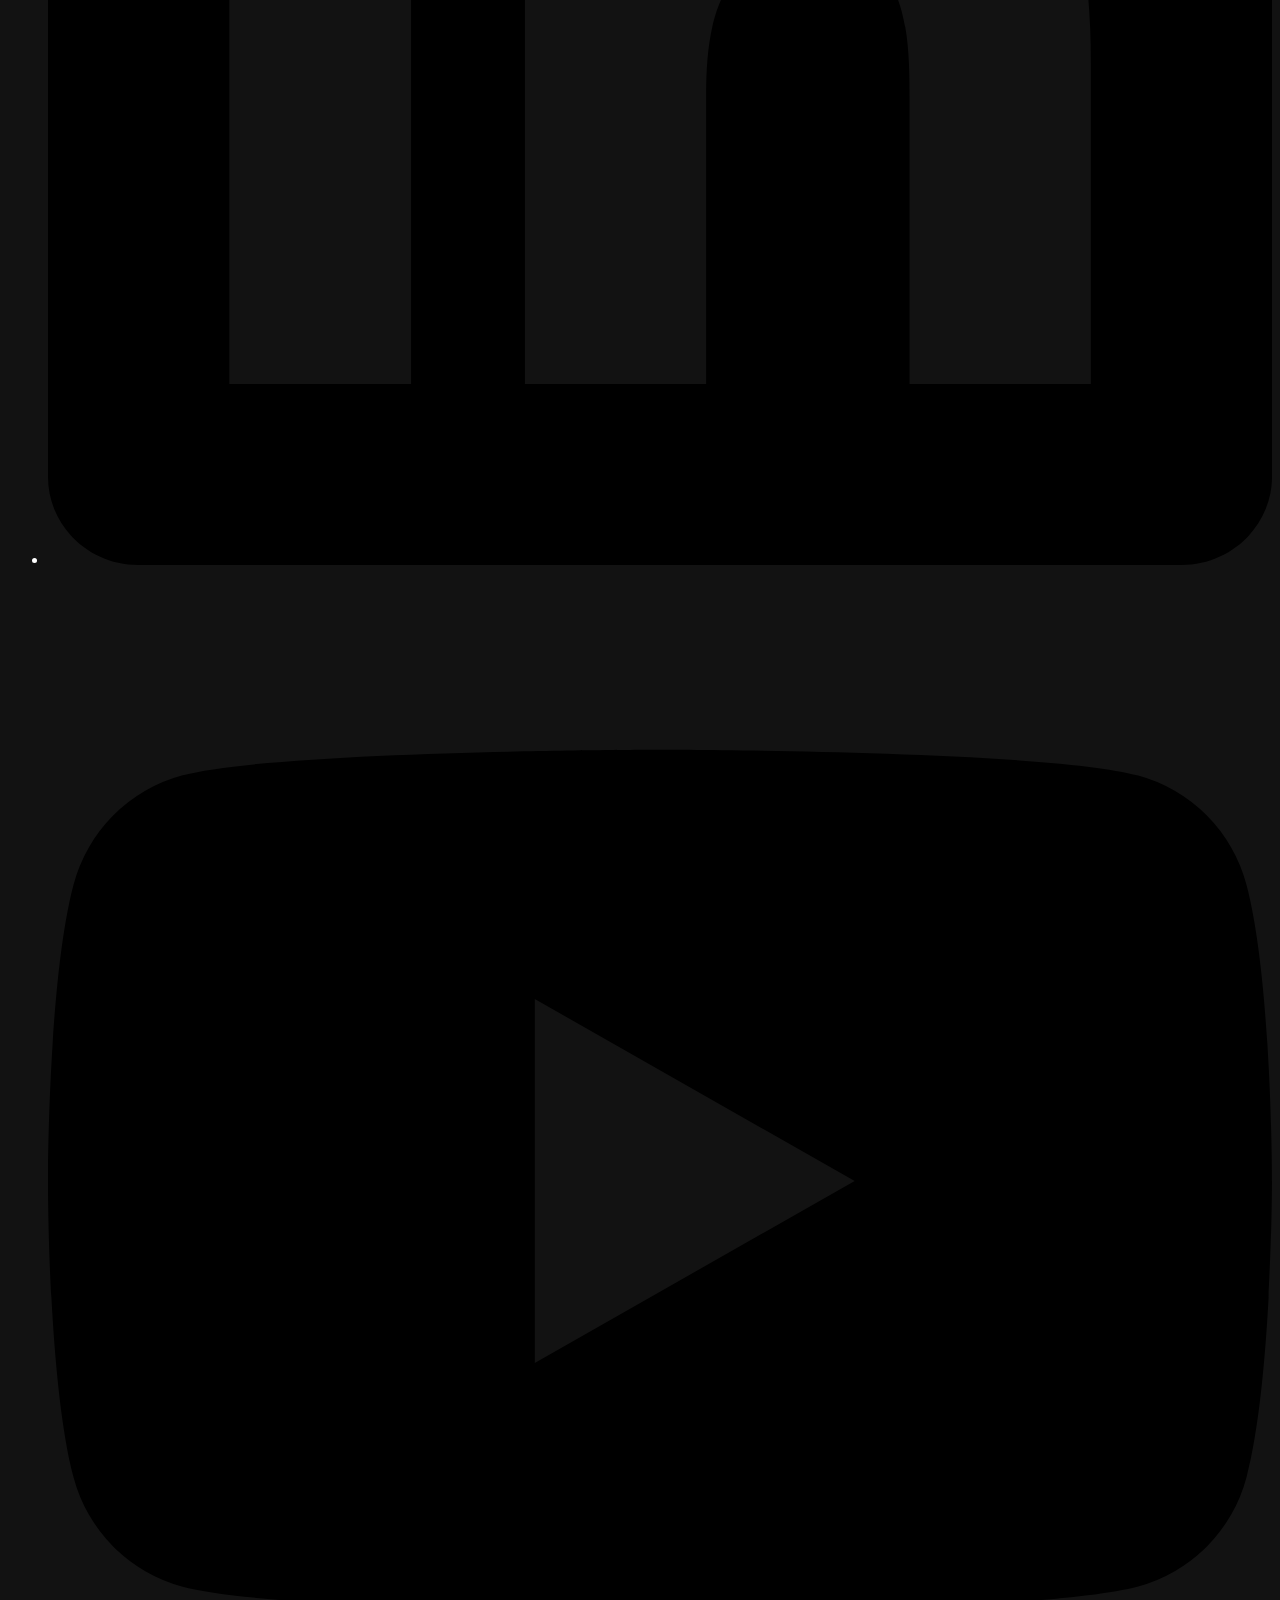
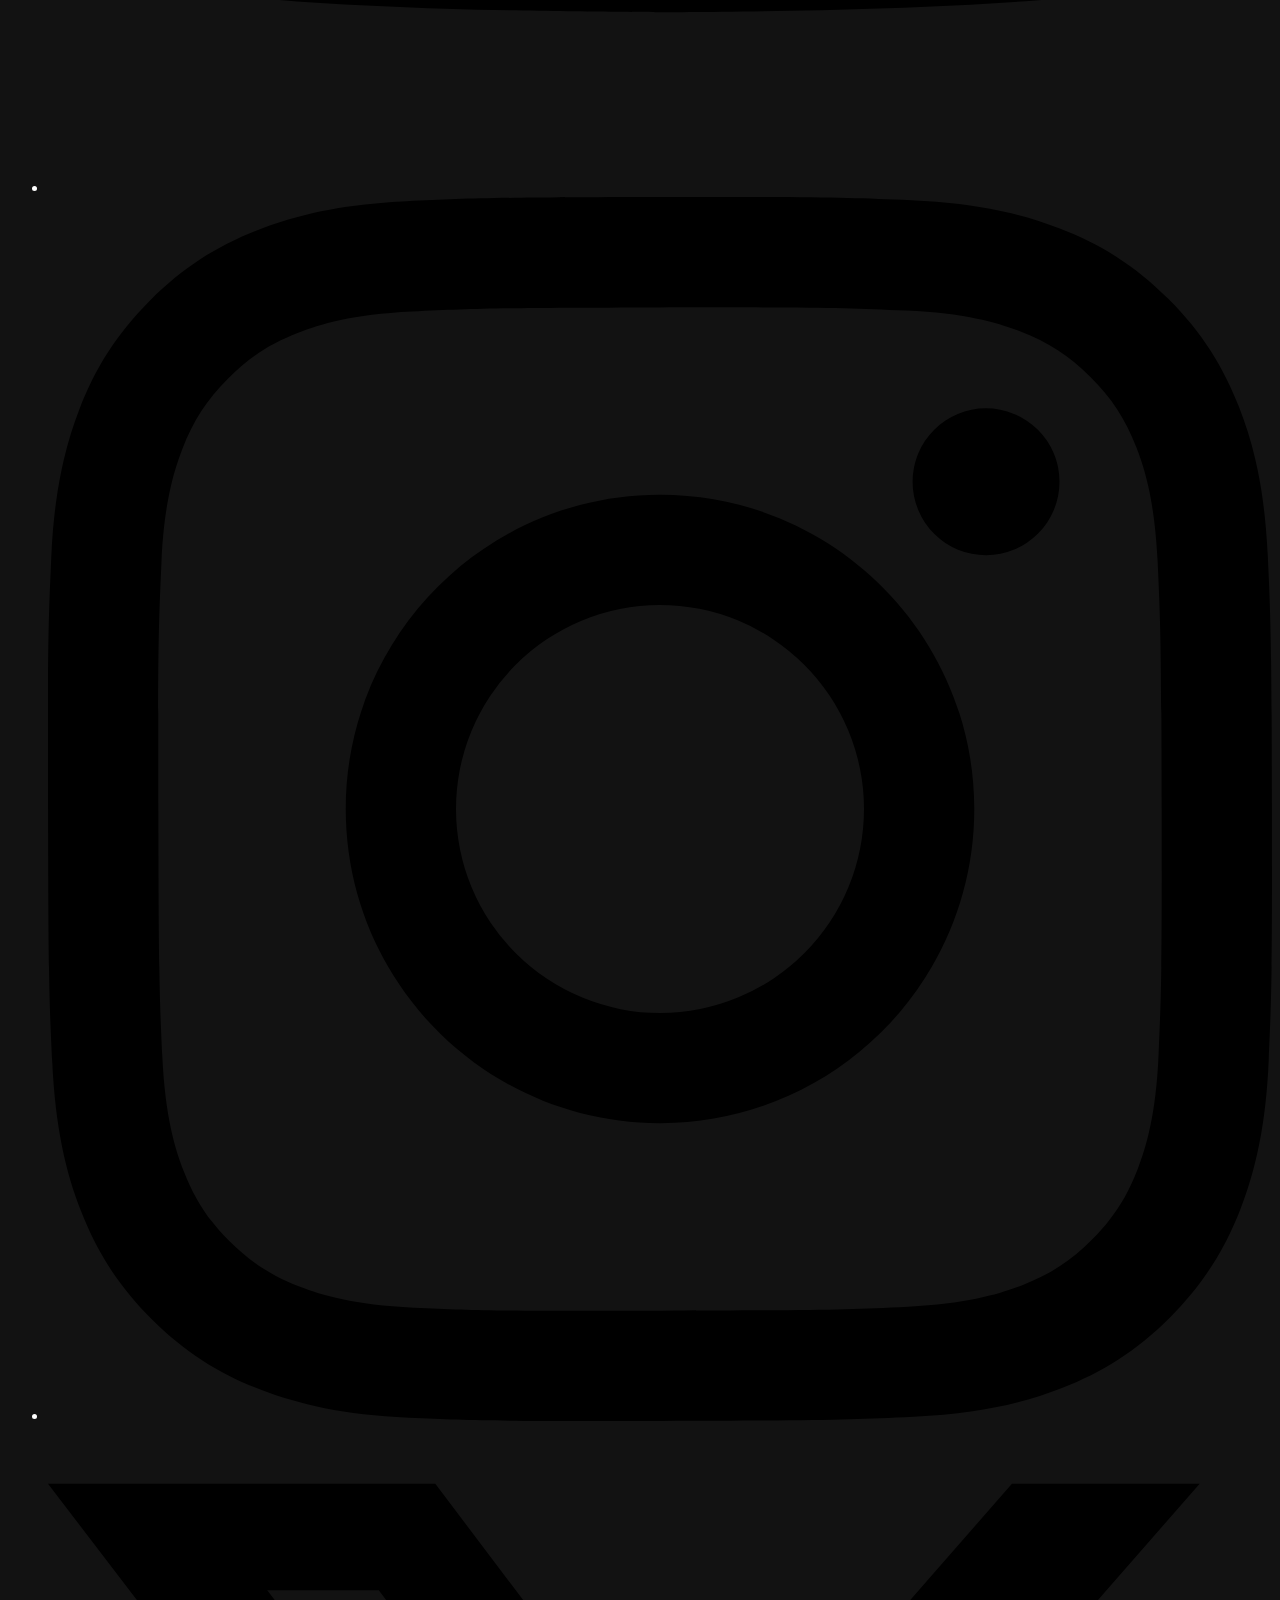
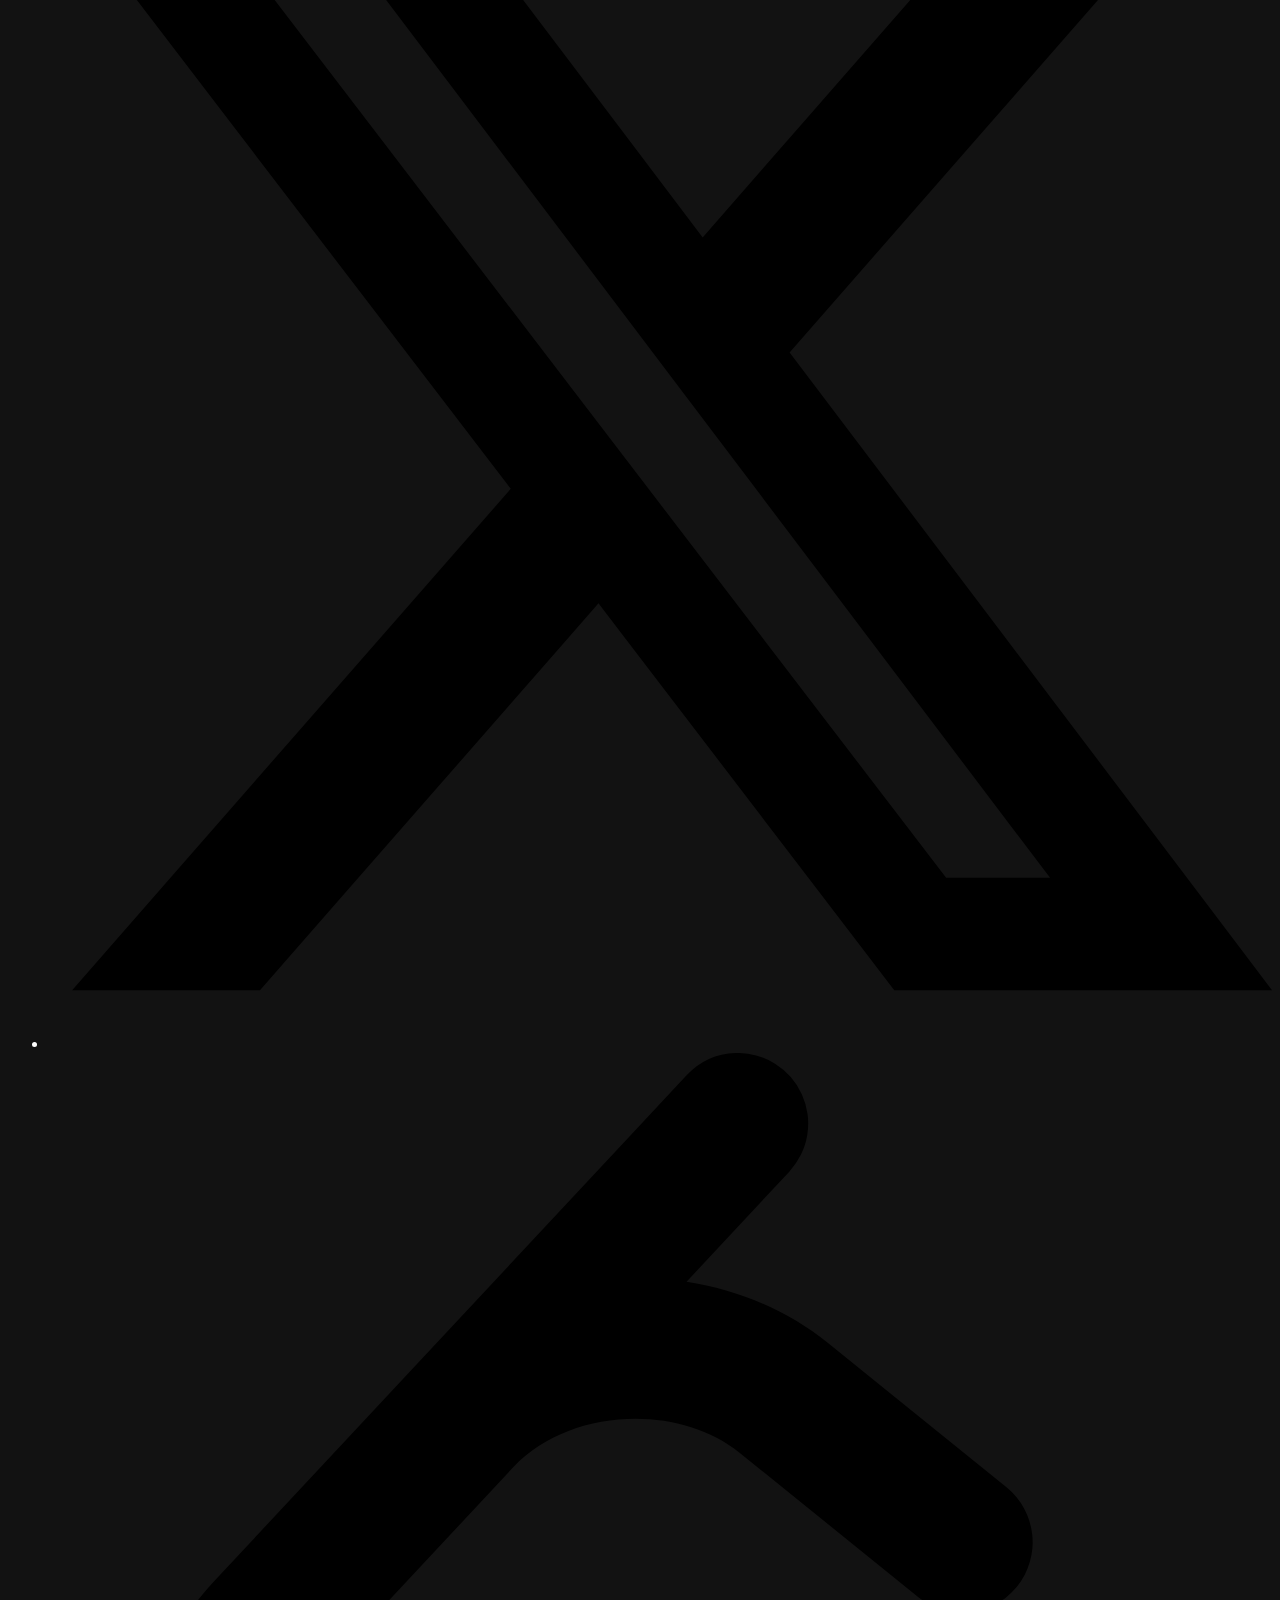
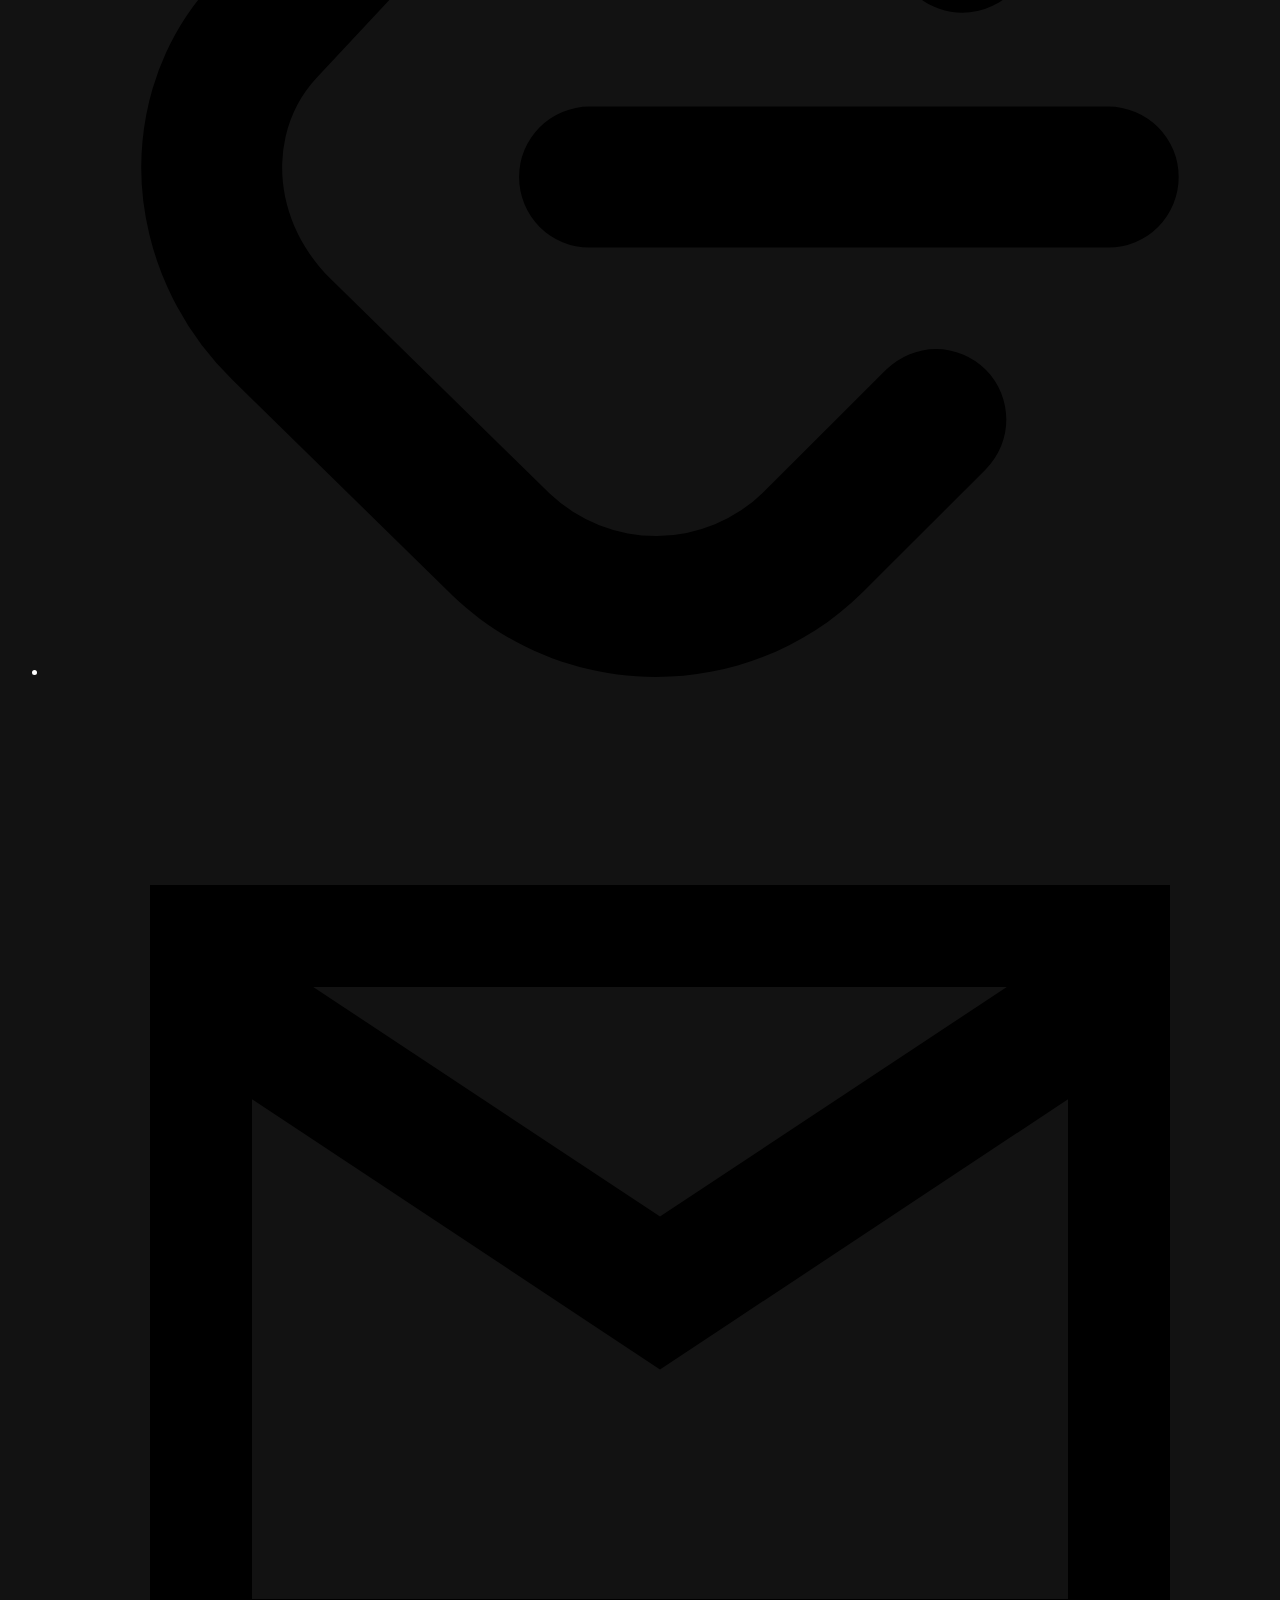
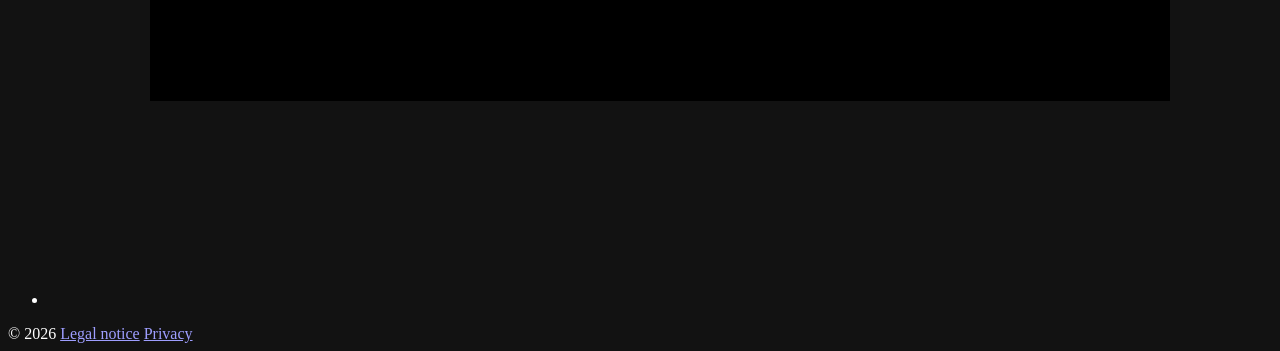
==== commit 1226e3fa: "Card: ISW and SQA links, digital twin, resume button, language switch top right Replace mydevbro.app" ====
--- a/www/index.html
+++ b/www/index.html
@@ -8,7 +8,7 @@
   <meta name="color-scheme" content="dark">
 
   <title>Dominik Knaup – Software Engineer</title>
-  <meta name="description" content="Dominik Knaup, Software Engineering student at the University of Stuttgart and working student at ISW.">
+  <meta name="description" content="Dominik Knaup, Software Engineering student at the University of Stuttgart and working student at ISW and SQA.">
   <meta name="author" content="Dominik Knaup">
   <link rel="canonical" href="https://atrapfare.com/">
 
@@ -23,7 +23,7 @@
   <meta property="og:type" content="profile">
   <meta property="og:url" content="https://atrapfare.com/">
   <meta property="og:title" content="Dominik Knaup – Software Engineer">
-  <meta property="og:description" content="Software Engineering student at the University of Stuttgart and working student at ISW.">
+  <meta property="og:description" content="Software Engineering student at the University of Stuttgart and working student at ISW and SQA.">
   <meta property="og:image" content="https://atrapfare.com/assets/img/me.jpeg">
   <meta property="og:locale" content="en_US">
   <meta property="og:locale:alternate" content="de_DE">
@@ -32,7 +32,7 @@
   <meta name="twitter:card" content="summary">
   <meta name="twitter:site" content="@DominikKnaup">
   <meta name="twitter:title" content="Dominik Knaup – Software Engineer">
-  <meta name="twitter:description" content="Software Engineering student at the University of Stuttgart and working student at ISW.">
+  <meta name="twitter:description" content="Software Engineering student at the University of Stuttgart and working student at ISW and SQA.">
   <meta name="twitter:image" content="https://atrapfare.com/assets/img/me.jpeg">
 
   <script type="application/ld+json">
@@ -44,7 +44,10 @@
     "image": "https://atrapfare.com/assets/img/me.jpeg",
     "email": "dominik@knaup.de",
     "jobTitle": "Software Engineering Student",
-    "worksFor": { "@type": "Organization", "name": "ISW, University of Stuttgart" },
+    "worksFor": [
+      { "@type": "Organization", "name": "ISW, University of Stuttgart", "url": "https://www.isw.uni-stuttgart.de/" },
+      { "@type": "Organization", "name": "SQA, Institute of Software Engineering, University of Stuttgart", "url": "https://www.iste.uni-stuttgart.de/sqa/" }
+    ],
     "alumniOf": { "@type": "CollegeOrUniversity", "name": "University of Stuttgart" },
     "address": { "@type": "PostalAddress", "addressLocality": "Stuttgart", "addressCountry": "DE" },
     "knowsAbout": ["Java", "Spring Boot", "Vue.js", "C++", "Rust", "PostgreSQL", "Docker", "Linux"],
@@ -66,19 +69,35 @@
 
 <a class="skip" href="#main" data-de="Zum Inhalt springen" data-en="Skip to content">Skip to content</a>
 
+<div class="lang" role="group" aria-label="Language">
+  <button type="button" class="lang-btn" id="btn-de" lang="de" aria-pressed="false">DE</button>
+  <span aria-hidden="true">/</span>
+  <button type="button" class="lang-btn active" id="btn-en" lang="en" aria-pressed="true">EN</button>
+</div>
+
 <main class="card" id="main">
   <img class="photo" src="/assets/img/me.jpeg" alt="Dominik Knaup" width="453" height="453" fetchpriority="high">
   <h1 data-de="Hi, ich bin Dominik Knaup" data-en="Hi, I'm Dominik Knaup">Hi, I'm Dominik Knaup</h1>
   <hr class="rule">
-  <p class="lines" data-l="en">
-    🎓 software engineering / University of Stuttgart<br>
-    🛠️ working student at ISW, building <a href="https://mydevbro.app" target="_blank" rel="noopener noreferrer">mydevbro.app</a><br>
-    🏍️ motorcycles / gym / self-hosting
+  <ul class="lines" data-l="en">
+    <li>🎓 software engineering / University of Stuttgart</li>
+    <li>🛠️ working student at <a href="https://www.isw.uni-stuttgart.de/" target="_blank" rel="noopener noreferrer">ISW</a> &amp; <a href="https://www.iste.uni-stuttgart.de/sqa/" target="_blank" rel="noopener noreferrer">SQA</a>
+      <span class="sub">digital twin of the ISW model factory with mobile robots and small production systems: model-driven, part of a DevOps cycle, adaptable at runtime</span></li>
+    <li>🏍️ motorcycles / gym / self-hosting</li>
+  </ul>
+  <ul class="lines" data-l="de">
+    <li>🎓 Software Engineering / Universität Stuttgart</li>
+    <li>🛠️ Werkstudent am <a href="https://www.isw.uni-stuttgart.de/" target="_blank" rel="noopener noreferrer">ISW</a> &amp; <a href="https://www.iste.uni-stuttgart.de/sqa/" target="_blank" rel="noopener noreferrer">SQA</a>
+      <span class="sub">digitaler Zwilling der ISW-Modellfabrik mit mobilen Robotern und kleinen Fertigungsanlagen: modellgetrieben, im DevOps-Zyklus, zur Laufzeit anpassbar</span></li>
+    <li>🏍️ Motorrad / Fitnessstudio / Self-Hosting</li>
+  </ul>
+  <p class="cv" data-l="en">
+    <a class="cv-btn" href="/cv/KNAUP_Dominik_CV.pdf" download="KNAUP_Dominik_CV.pdf"><svg viewBox="0 0 24 24" aria-hidden="true"><path d="M11 3h2v10.2l3.6-3.6 1.4 1.4-6 6-6-6 1.4-1.4 3.6 3.6zM4 19h16v2H4z"/></svg>Download resume (PDF)</a>
+    <a class="cv-alt" href="/cv/KNAUP_Dominik_Lebenslauf.pdf" download="KNAUP_Dominik_Lebenslauf.pdf">German version</a>
   </p>
-  <p class="lines" data-l="de">
-    🎓 Software Engineering / Universität Stuttgart<br>
-    🛠️ Werkstudent am ISW, baue <a href="https://mydevbro.app" target="_blank" rel="noopener noreferrer">mydevbro.app</a><br>
-    🏍️ Motorrad / Gym / Self-Hosting
+  <p class="cv" data-l="de">
+    <a class="cv-btn" href="/cv/KNAUP_Dominik_Lebenslauf.pdf" download="KNAUP_Dominik_Lebenslauf.pdf"><svg viewBox="0 0 24 24" aria-hidden="true"><path d="M11 3h2v10.2l3.6-3.6 1.4 1.4-6 6-6-6 1.4-1.4 3.6 3.6zM4 19h16v2H4z"/></svg>Lebenslauf herunterladen (PDF)</a>
+    <a class="cv-alt" href="/cv/KNAUP_Dominik_CV.pdf" download="KNAUP_Dominik_CV.pdf">Englische Version</a>
   </p>
   <ul class="icons">
       <li><a href="https://github.com/atrapfare" target="_blank" rel="noopener noreferrer" aria-label="GitHub" title="GitHub"><svg viewBox="0 0 24 24" aria-hidden="true"><path d="M12 .297c-6.63 0-12 5.373-12 12 0 5.303 3.438 9.8 8.205 11.385.6.113.82-.258.82-.577 0-.285-.01-1.04-.015-2.04-3.338.724-4.042-1.61-4.042-1.61C4.422 18.07 3.633 17.7 3.633 17.7c-1.087-.744.084-.729.084-.729 1.205.084 1.838 1.236 1.838 1.236 1.07 1.835 2.809 1.305 3.495.998.108-.776.417-1.305.76-1.605-2.665-.3-5.466-1.332-5.466-5.93 0-1.31.465-2.38 1.235-3.22-.135-.303-.54-1.523.105-3.176 0 0 1.005-.322 3.3 1.23.96-.267 1.98-.399 3-.405 1.02.006 2.04.138 3 .405 2.28-1.552 3.285-1.23 3.285-1.23.645 1.653.24 2.873.12 3.176.765.84 1.23 1.91 1.23 3.22 0 4.61-2.805 5.625-5.475 5.92.42.36.81 1.096.81 2.22 0 1.606-.015 2.896-.015 3.286 0 .315.21.69.825.57C20.565 22.092 24 17.592 24 12.297c0-6.627-5.373-12-12-12"/></svg></a></li>
@@ -88,18 +107,11 @@
       <li><a href="https://x.com/DominikKnaup" target="_blank" rel="noopener noreferrer" aria-label="X" title="X"><svg viewBox="0 0 24 24" aria-hidden="true"><path d="M18.901 1.153h3.68l-8.04 9.19L24 22.846h-7.406l-5.8-7.584-6.638 7.584H.474l8.6-9.83L0 1.154h7.594l5.243 6.932ZM17.61 20.644h2.039L6.486 3.24H4.298Z"/></svg></a></li>
       <li><a href="https://leetcode.com/Atrapfare" target="_blank" rel="noopener noreferrer" aria-label="LeetCode" title="LeetCode"><svg viewBox="0 0 24 24" aria-hidden="true"><path d="M13.483 0a1.374 1.374 0 0 0-.961.438L7.116 6.226l-3.854 4.126a5.266 5.266 0 0 0-1.209 2.104 5.35 5.35 0 0 0-.125.513 5.527 5.527 0 0 0 .062 2.362 5.83 5.83 0 0 0 .349 1.017 5.938 5.938 0 0 0 1.271 1.818l4.277 4.193.039.038c2.248 2.165 5.852 2.133 8.063-.074l2.396-2.392c.54-.54.54-1.414.003-1.955a1.378 1.378 0 0 0-1.951-.003l-2.396 2.392a3.021 3.021 0 0 1-4.205.038l-.02-.019-4.276-4.193c-.652-.64-.972-1.469-.948-2.263a2.68 2.68 0 0 1 .066-.523 2.545 2.545 0 0 1 .619-1.164L9.13 8.114c1.058-1.134 3.204-1.27 4.43-.278l3.501 2.831c.593.48 1.461.387 1.94-.207a1.384 1.384 0 0 0-.207-1.943l-3.5-2.831c-.8-.647-1.766-1.045-2.774-1.202l2.015-2.158A1.384 1.384 0 0 0 13.483 0zm-2.866 12.815a1.38 1.38 0 0 0-1.38 1.382 1.38 1.38 0 0 0 1.38 1.382H20.79a1.38 1.38 0 0 0 1.38-1.382 1.38 1.38 0 0 0-1.38-1.382z"/></svg></a></li>
       <li><a href="mailto:dominik@knaup.de" aria-label="E-Mail" title="E-Mail"><svg viewBox="0 0 24 24" aria-hidden="true"><path fill-rule="evenodd" d="M2 4h20v16H2zm2 4.2V18h16V8.2l-8 5.3zM5.2 6 12 10.5 18.8 6z"/></svg></a></li>
-      <li data-l="en"><a href="/cv/KNAUP_Dominik_CV.pdf" download="KNAUP_Dominik_CV.pdf" aria-label="Resume (PDF)" title="Resume (PDF)"><svg viewBox="0 0 24 24" aria-hidden="true"><path fill-rule="evenodd" d="M5 2h9l6 6v14H5zm3 6.5v1.8h4V8.5zm0 3.5v1.8h9V12zm0 3.5v1.8h9v-1.8z"/></svg></a></li>
-      <li data-l="de"><a href="/cv/KNAUP_Dominik_Lebenslauf.pdf" download="KNAUP_Dominik_Lebenslauf.pdf" aria-label="Lebenslauf (PDF)" title="Lebenslauf (PDF)"><svg viewBox="0 0 24 24" aria-hidden="true"><path fill-rule="evenodd" d="M5 2h9l6 6v14H5zm3 6.5v1.8h4V8.5zm0 3.5v1.8h9V12zm0 3.5v1.8h9v-1.8z"/></svg></a></li>
   </ul>
   <footer class="meta">
     <span>© <span id="year">2026</span></span>
     <a href="/impressum/" data-de="Impressum" data-en="Legal notice">Legal notice</a>
     <a href="/datenschutz/" data-de="Datenschutz" data-en="Privacy">Privacy</a>
-    <div class="lang" role="group" aria-label="Language">
-      <button type="button" class="lang-btn" id="btn-de" lang="de" aria-pressed="false">DE</button>
-      <span aria-hidden="true">/</span>
-      <button type="button" class="lang-btn active" id="btn-en" lang="en" aria-pressed="true">EN</button>
-    </div>
   </footer>
 </main>
 
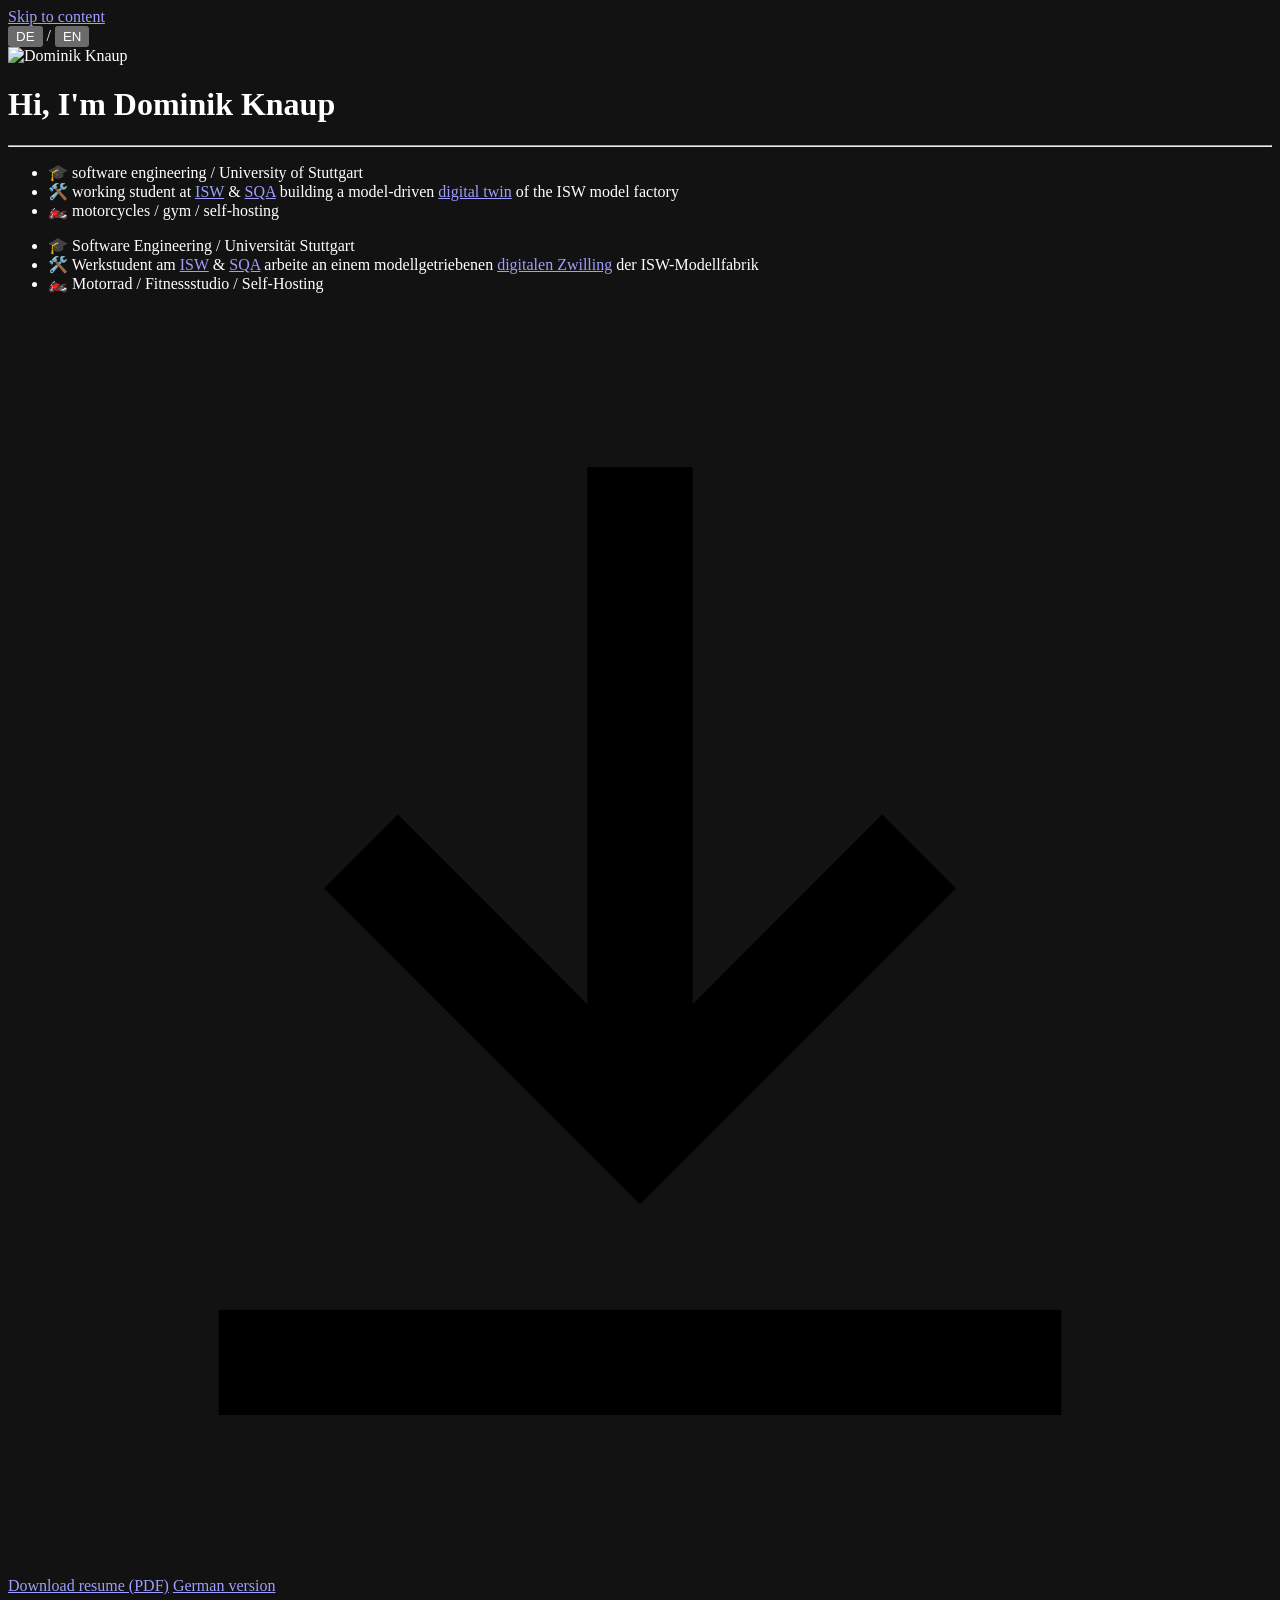
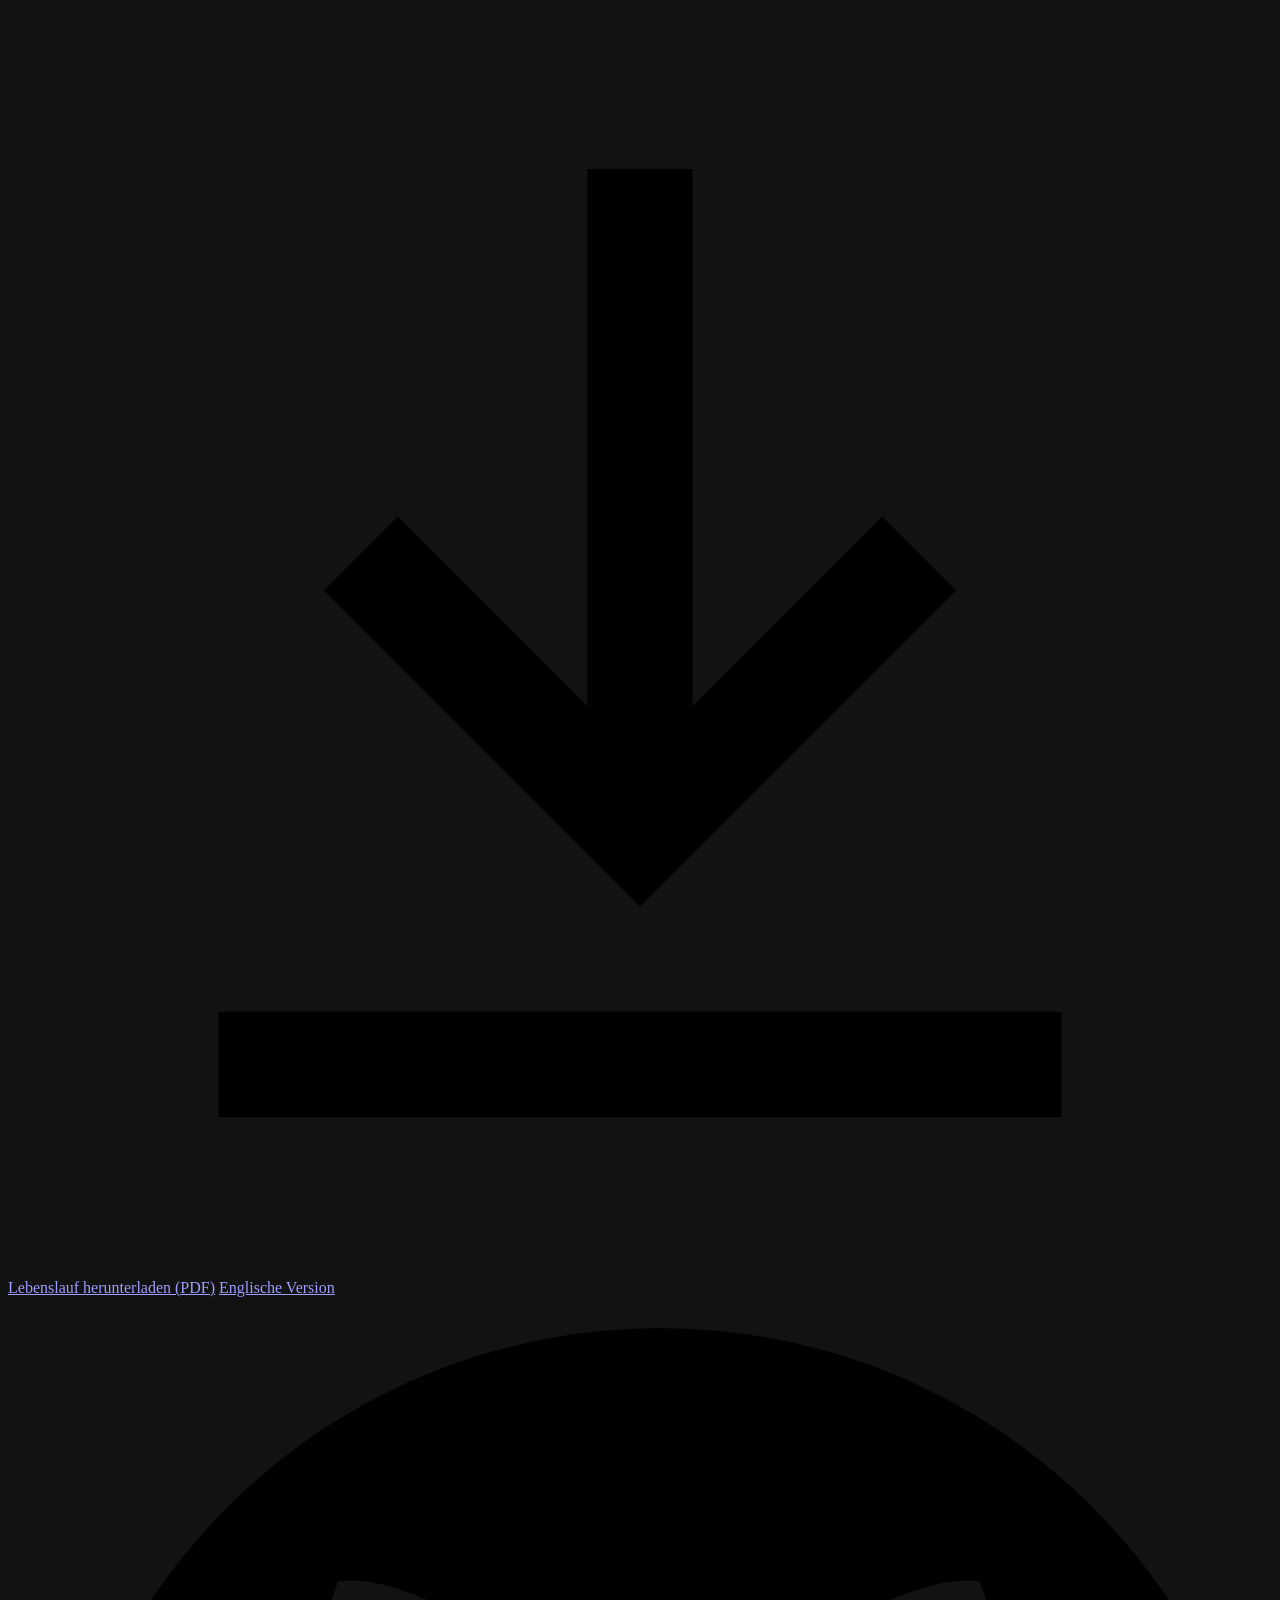
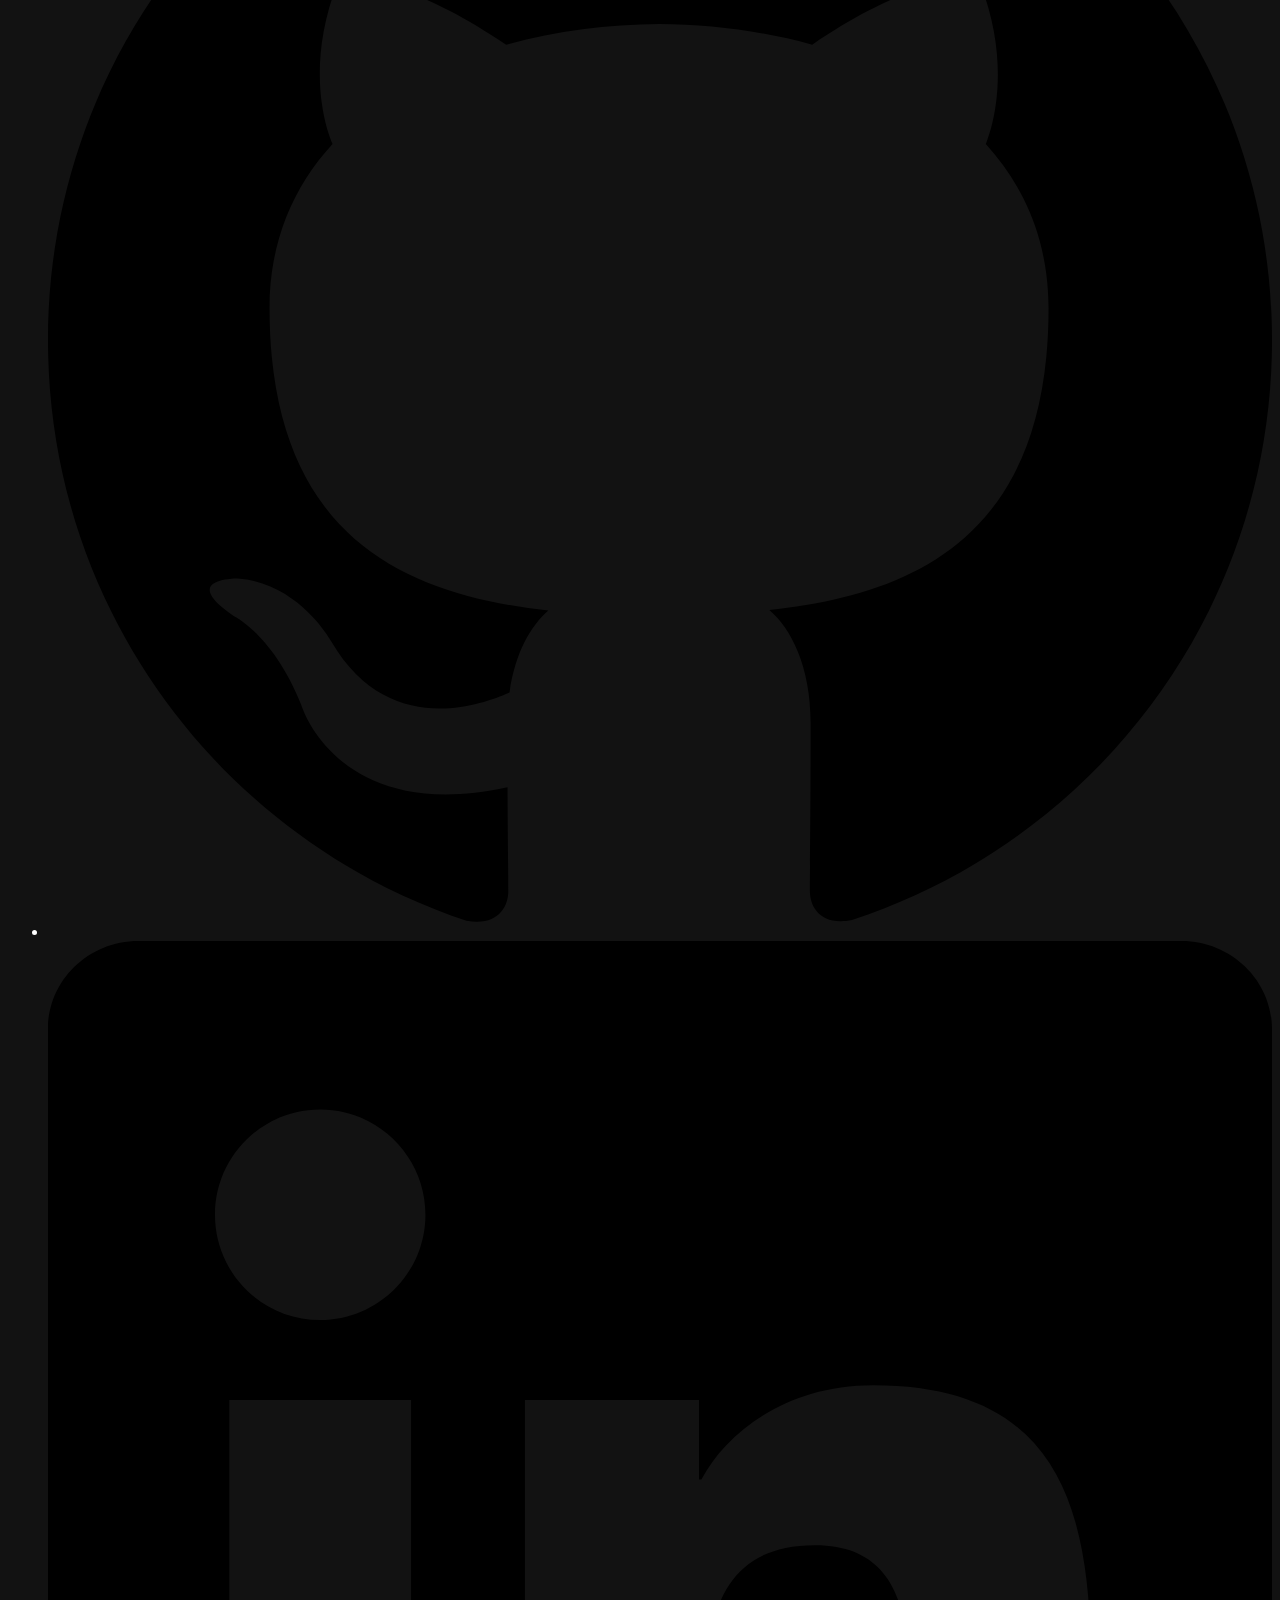
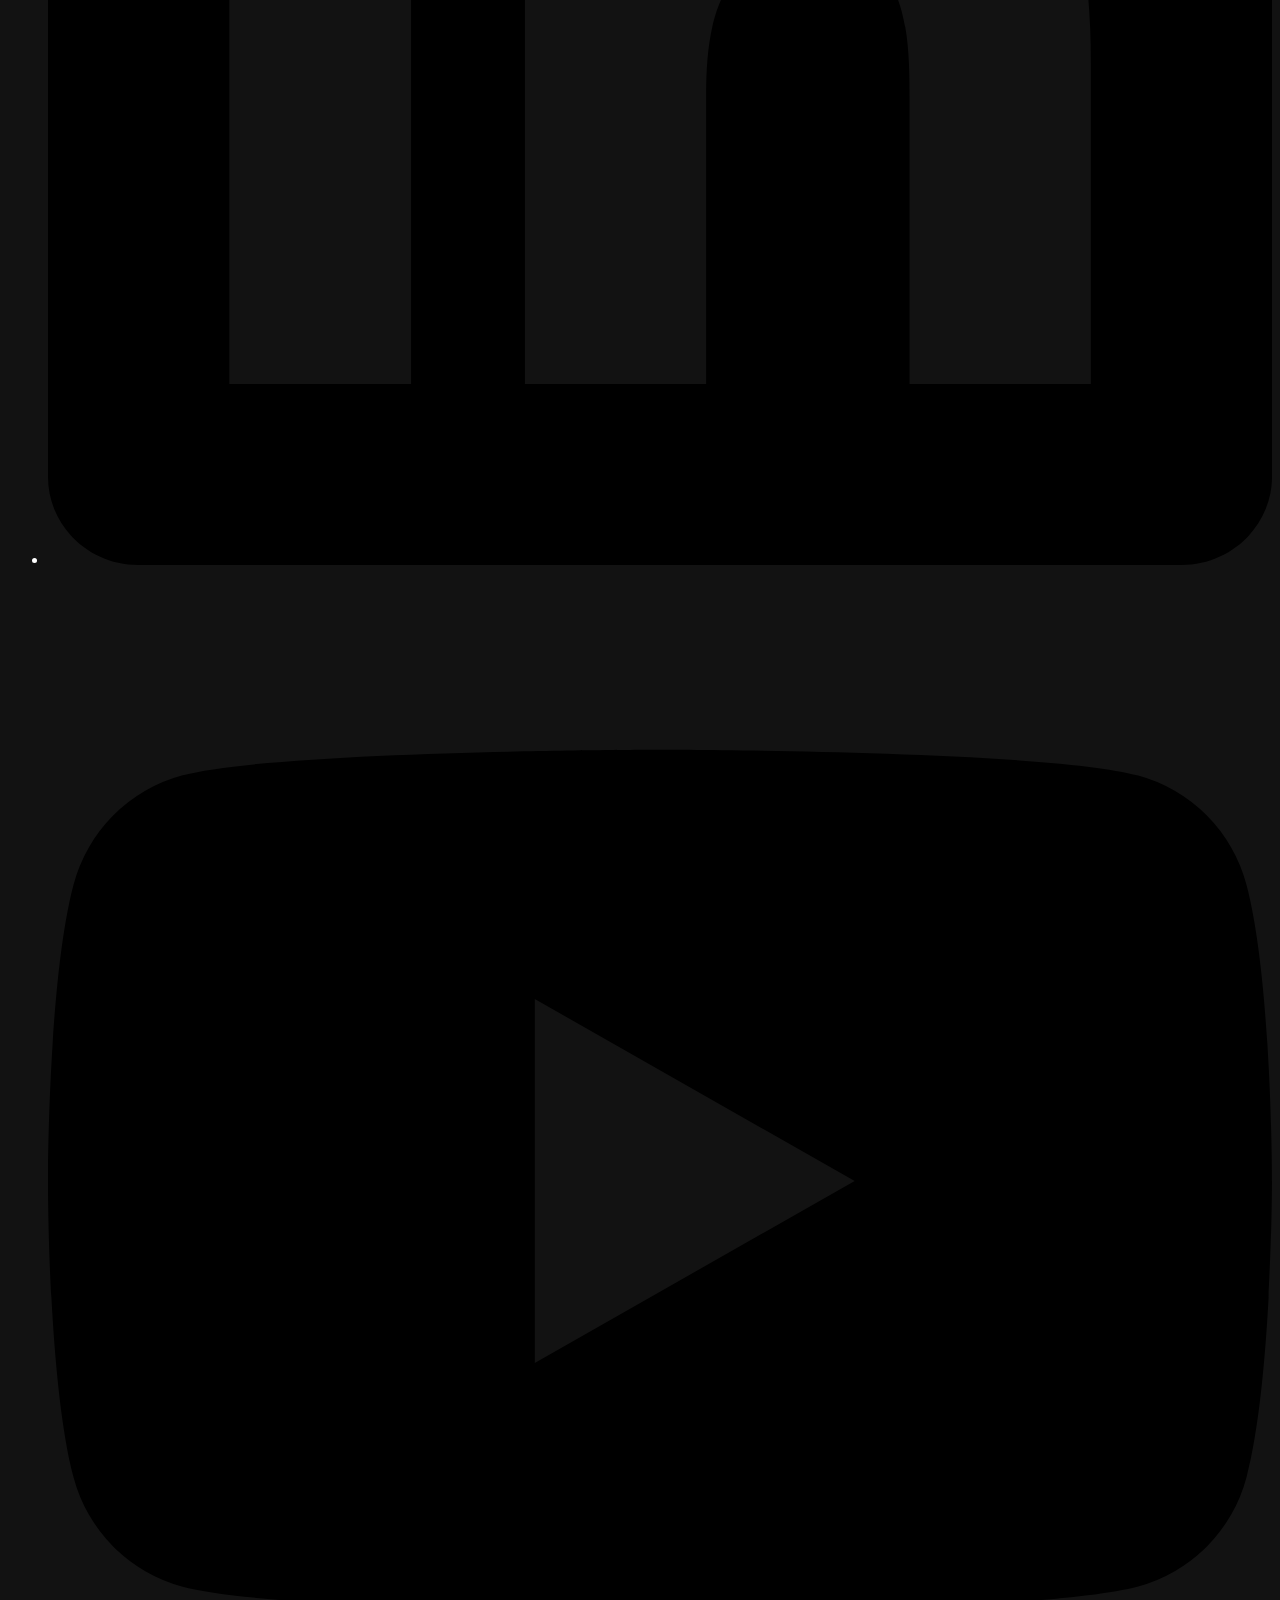
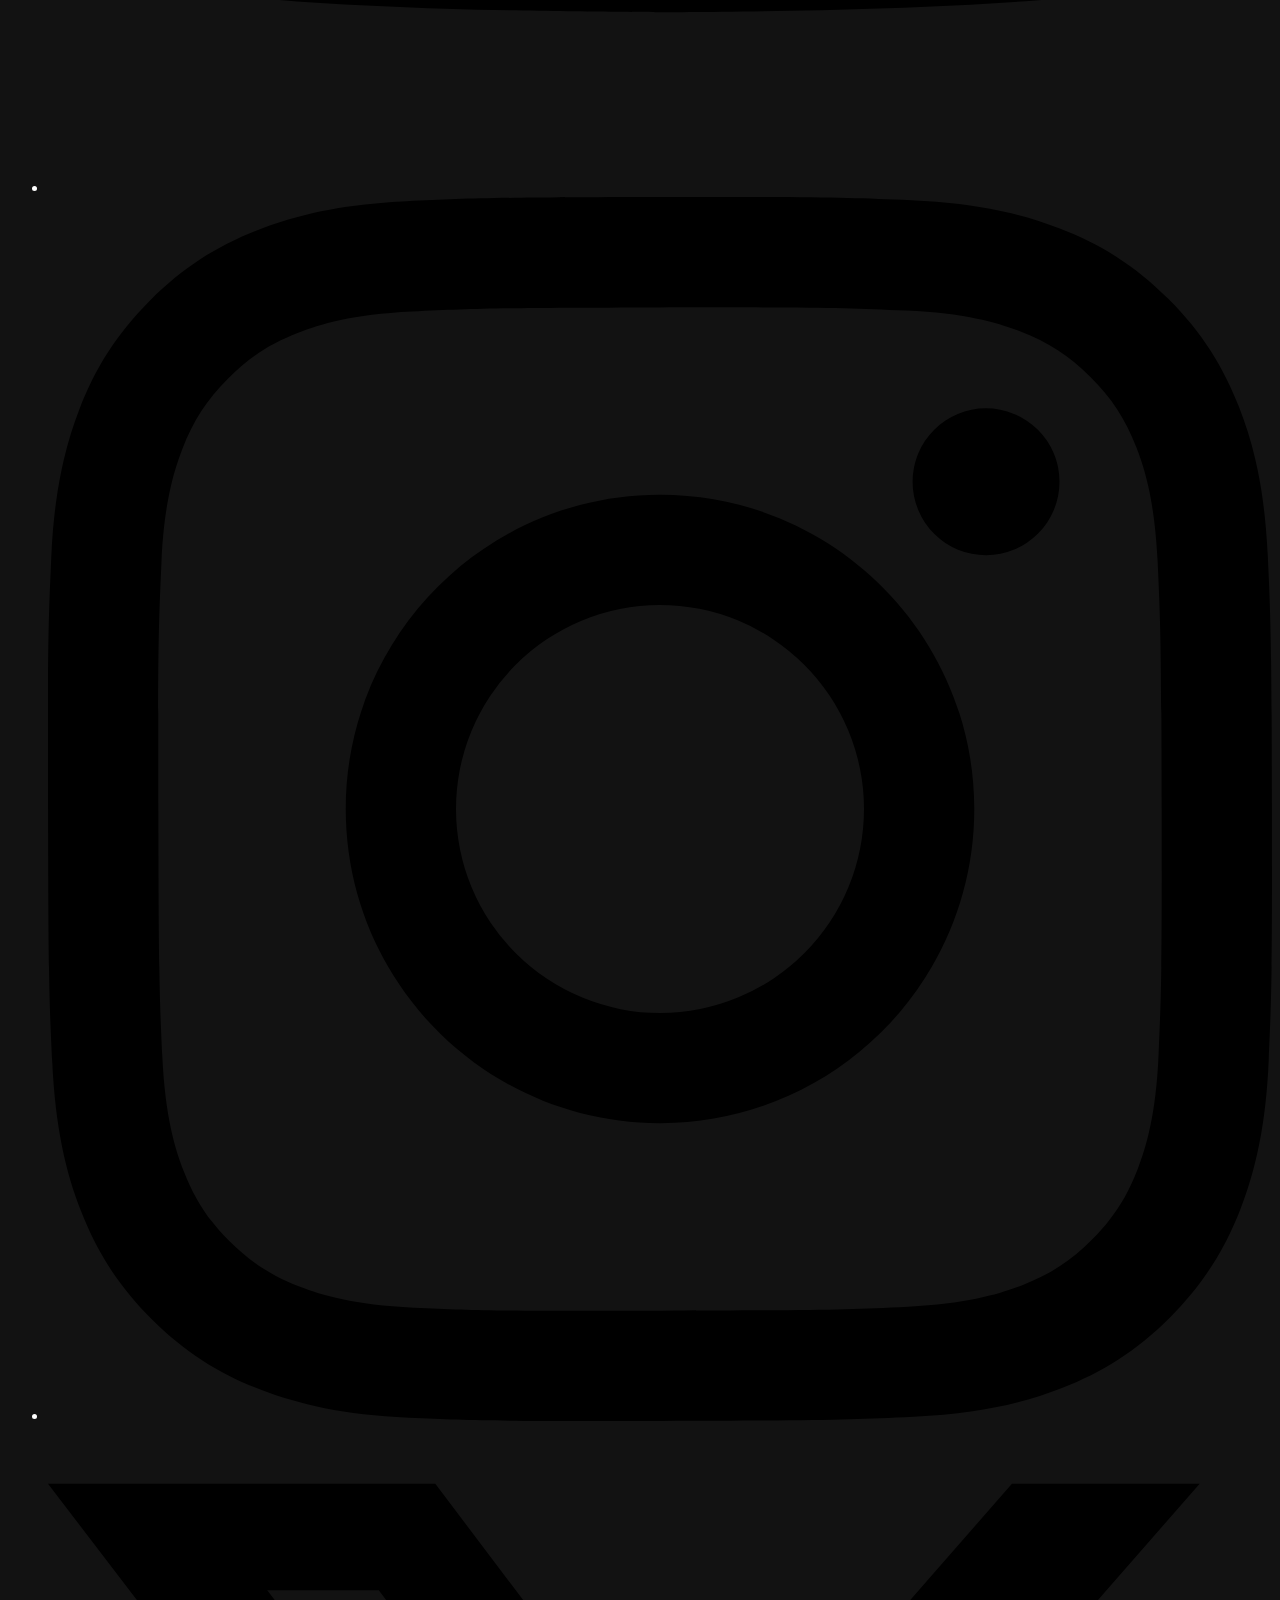
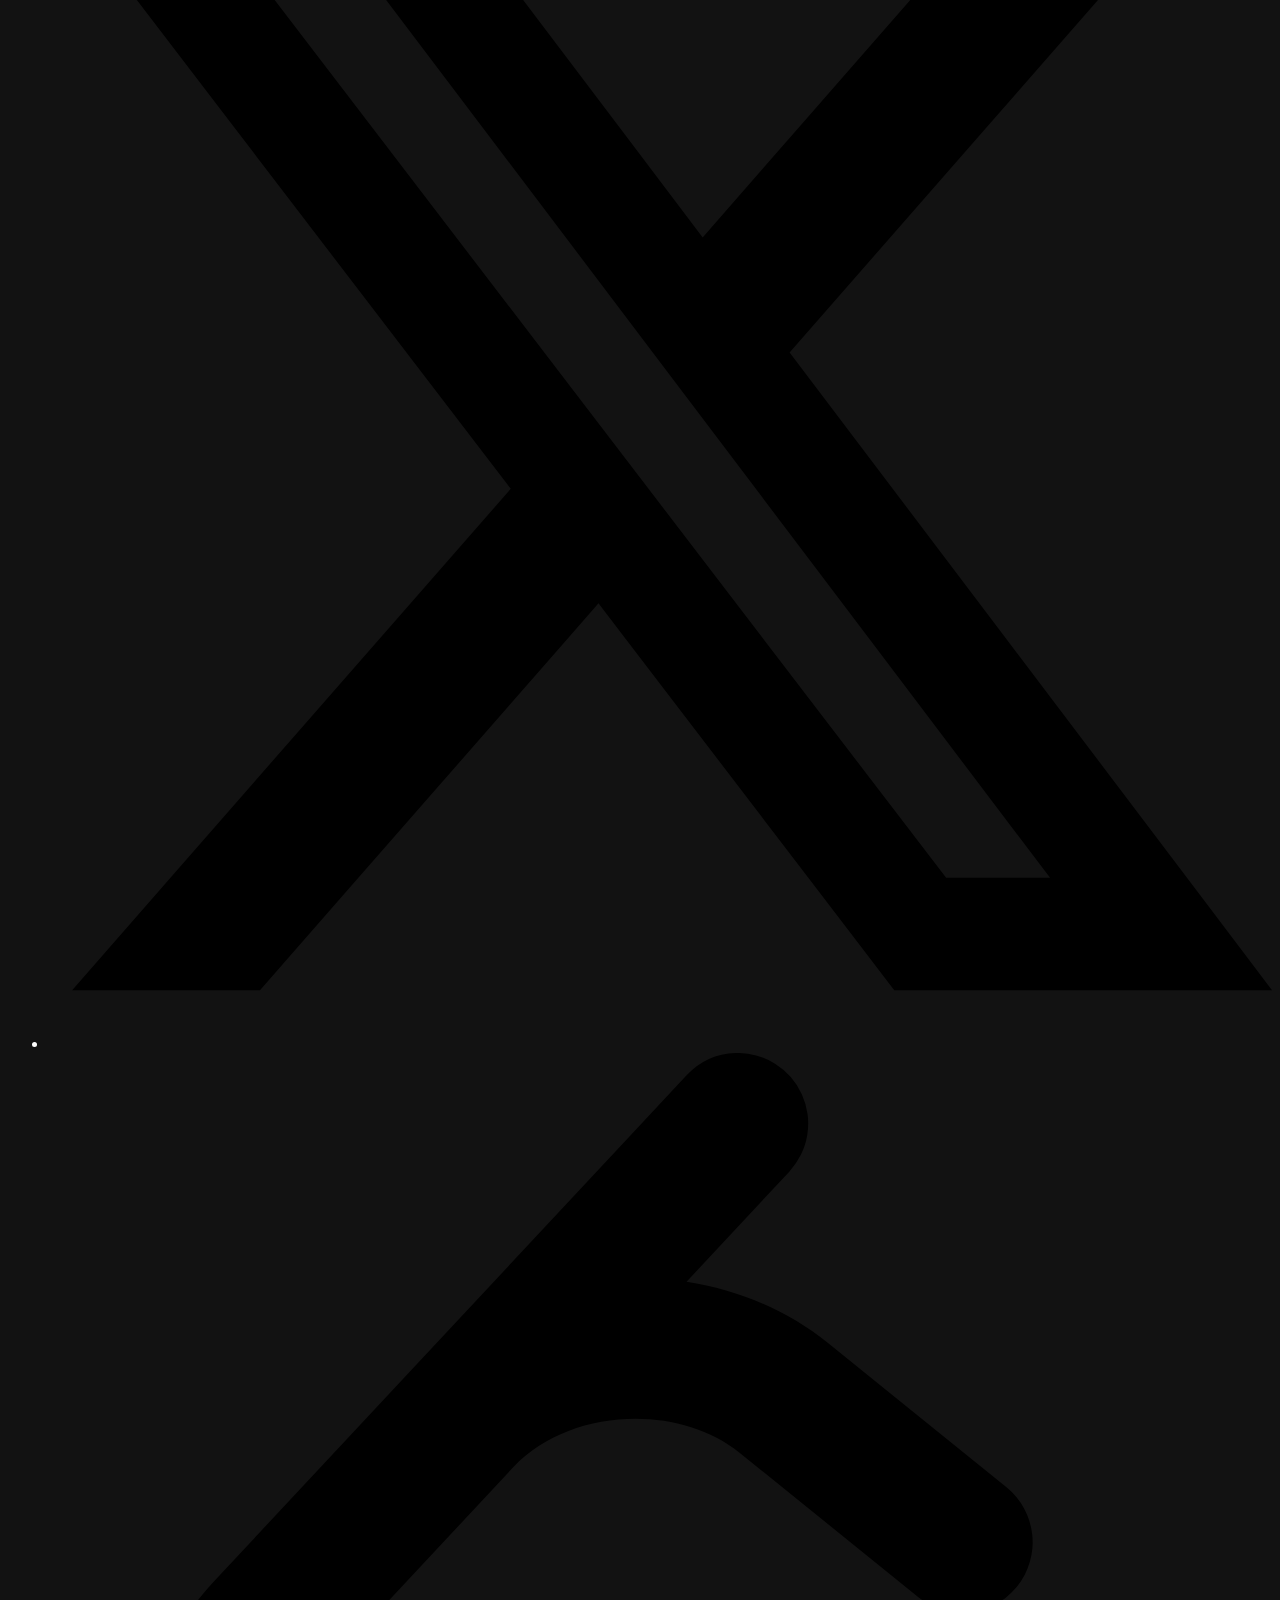
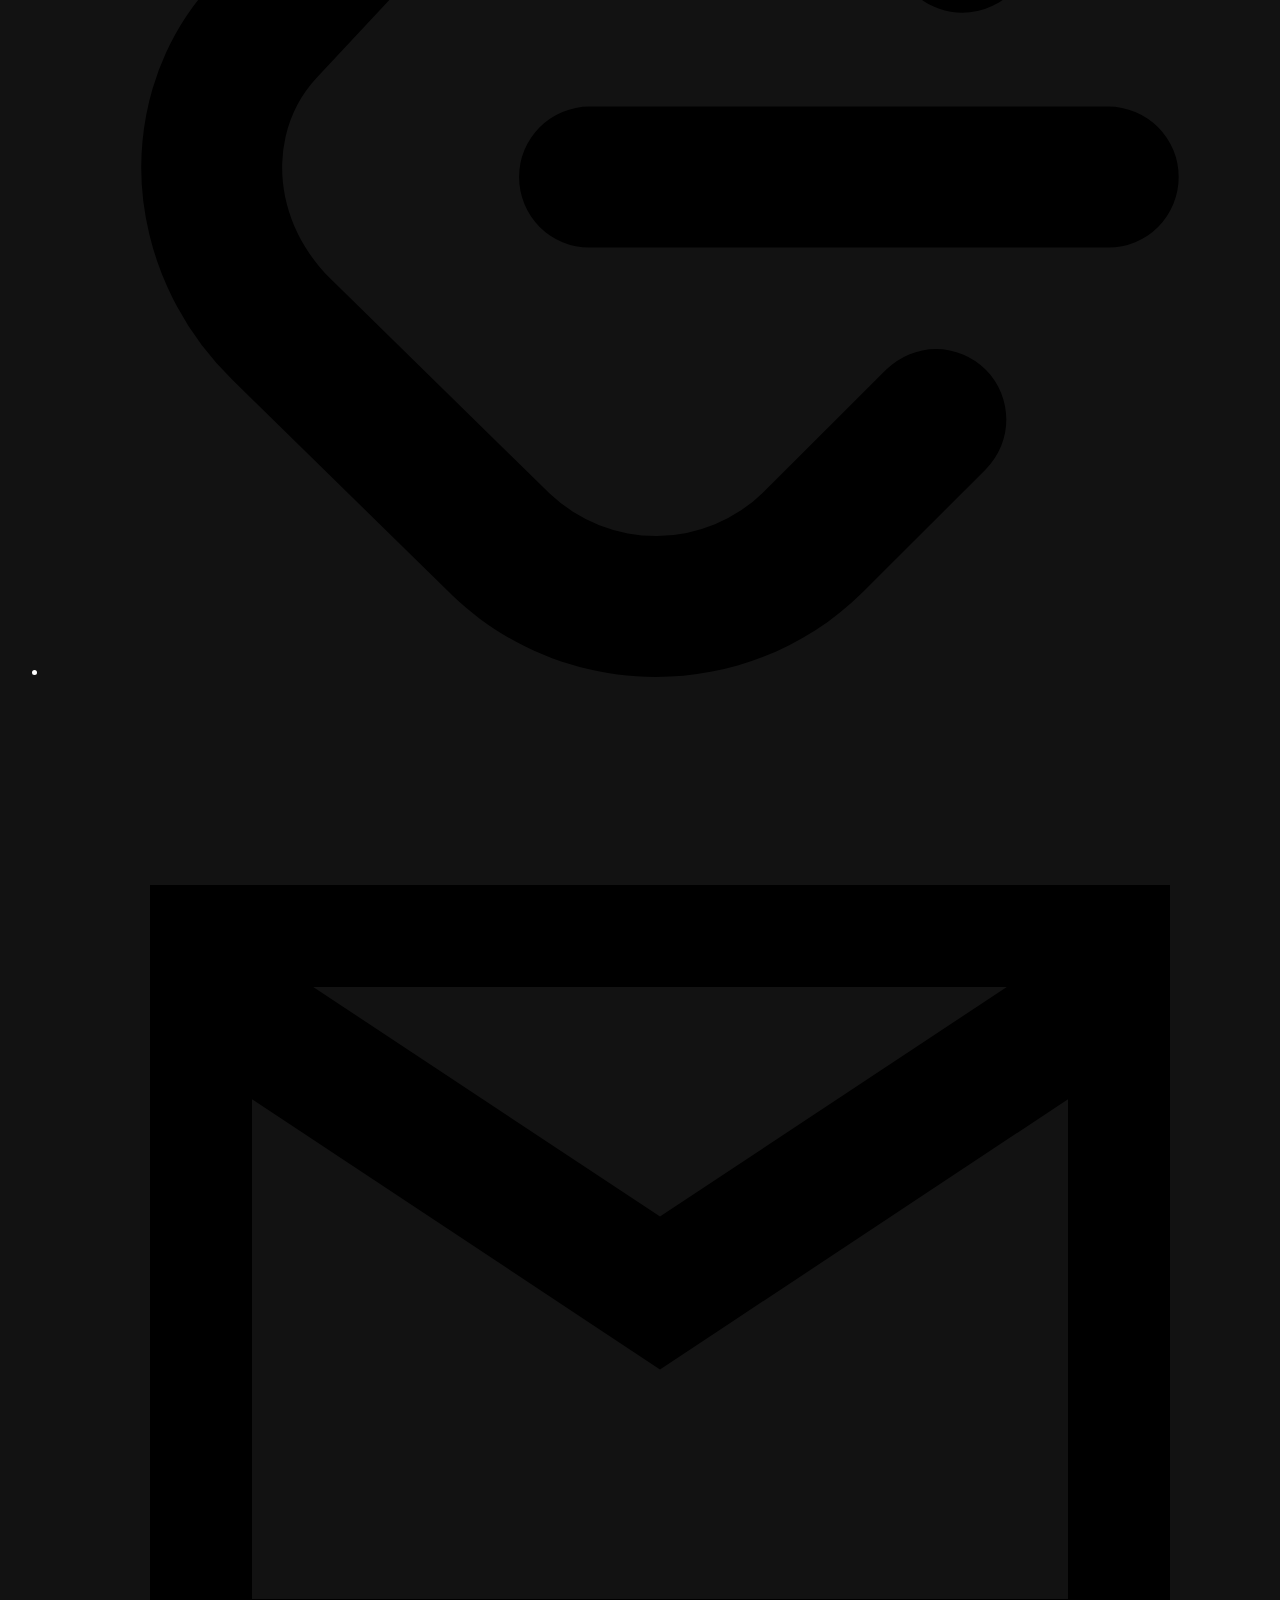
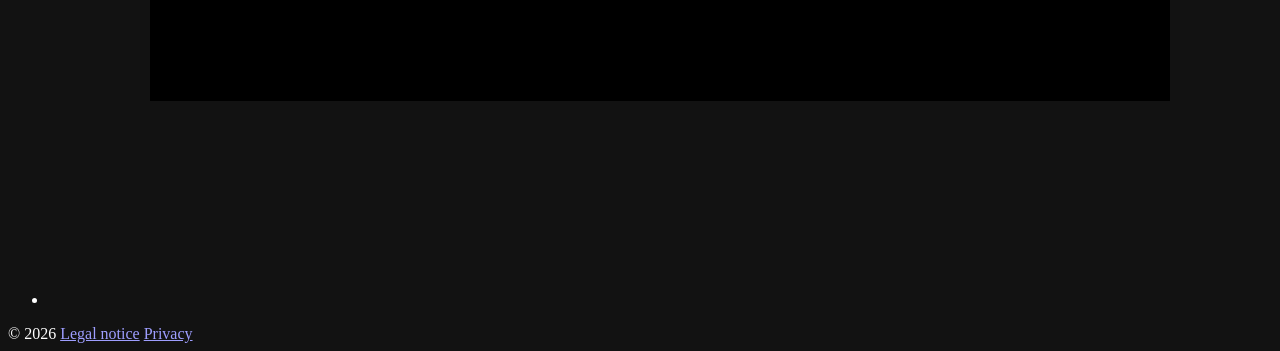
==== commit fc78d76e: "Link the digital twin job posting instead of describing it" ====
--- a/www/index.html
+++ b/www/index.html
@@ -82,13 +82,13 @@
   <ul class="lines" data-l="en">
     <li>🎓 software engineering / University of Stuttgart</li>
     <li>🛠️ working student at <a href="https://www.isw.uni-stuttgart.de/" target="_blank" rel="noopener noreferrer">ISW</a> &amp; <a href="https://www.iste.uni-stuttgart.de/sqa/" target="_blank" rel="noopener noreferrer">SQA</a>
-      <span class="sub">digital twin of the ISW model factory with mobile robots and small production systems: model-driven, part of a DevOps cycle, adaptable at runtime</span></li>
+      <span class="sub">building a model-driven <a href="https://www.isw.uni-stuttgart.de/files/stellenausschreibungen/hiwi/Stellenanzeige_HiWi_Zhang_DZ.pdf" target="_blank" rel="noopener noreferrer">digital twin</a> of the ISW model factory</span></li>
     <li>🏍️ motorcycles / gym / self-hosting</li>
   </ul>
   <ul class="lines" data-l="de">
     <li>🎓 Software Engineering / Universität Stuttgart</li>
     <li>🛠️ Werkstudent am <a href="https://www.isw.uni-stuttgart.de/" target="_blank" rel="noopener noreferrer">ISW</a> &amp; <a href="https://www.iste.uni-stuttgart.de/sqa/" target="_blank" rel="noopener noreferrer">SQA</a>
-      <span class="sub">digitaler Zwilling der ISW-Modellfabrik mit mobilen Robotern und kleinen Fertigungsanlagen: modellgetrieben, im DevOps-Zyklus, zur Laufzeit anpassbar</span></li>
+      <span class="sub">arbeite an einem modellgetriebenen <a href="https://www.isw.uni-stuttgart.de/files/stellenausschreibungen/hiwi/Stellenanzeige_HiWi_Zhang_DZ.pdf" target="_blank" rel="noopener noreferrer">digitalen Zwilling</a> der ISW-Modellfabrik</span></li>
     <li>🏍️ Motorrad / Fitnessstudio / Self-Hosting</li>
   </ul>
   <p class="cv" data-l="en">
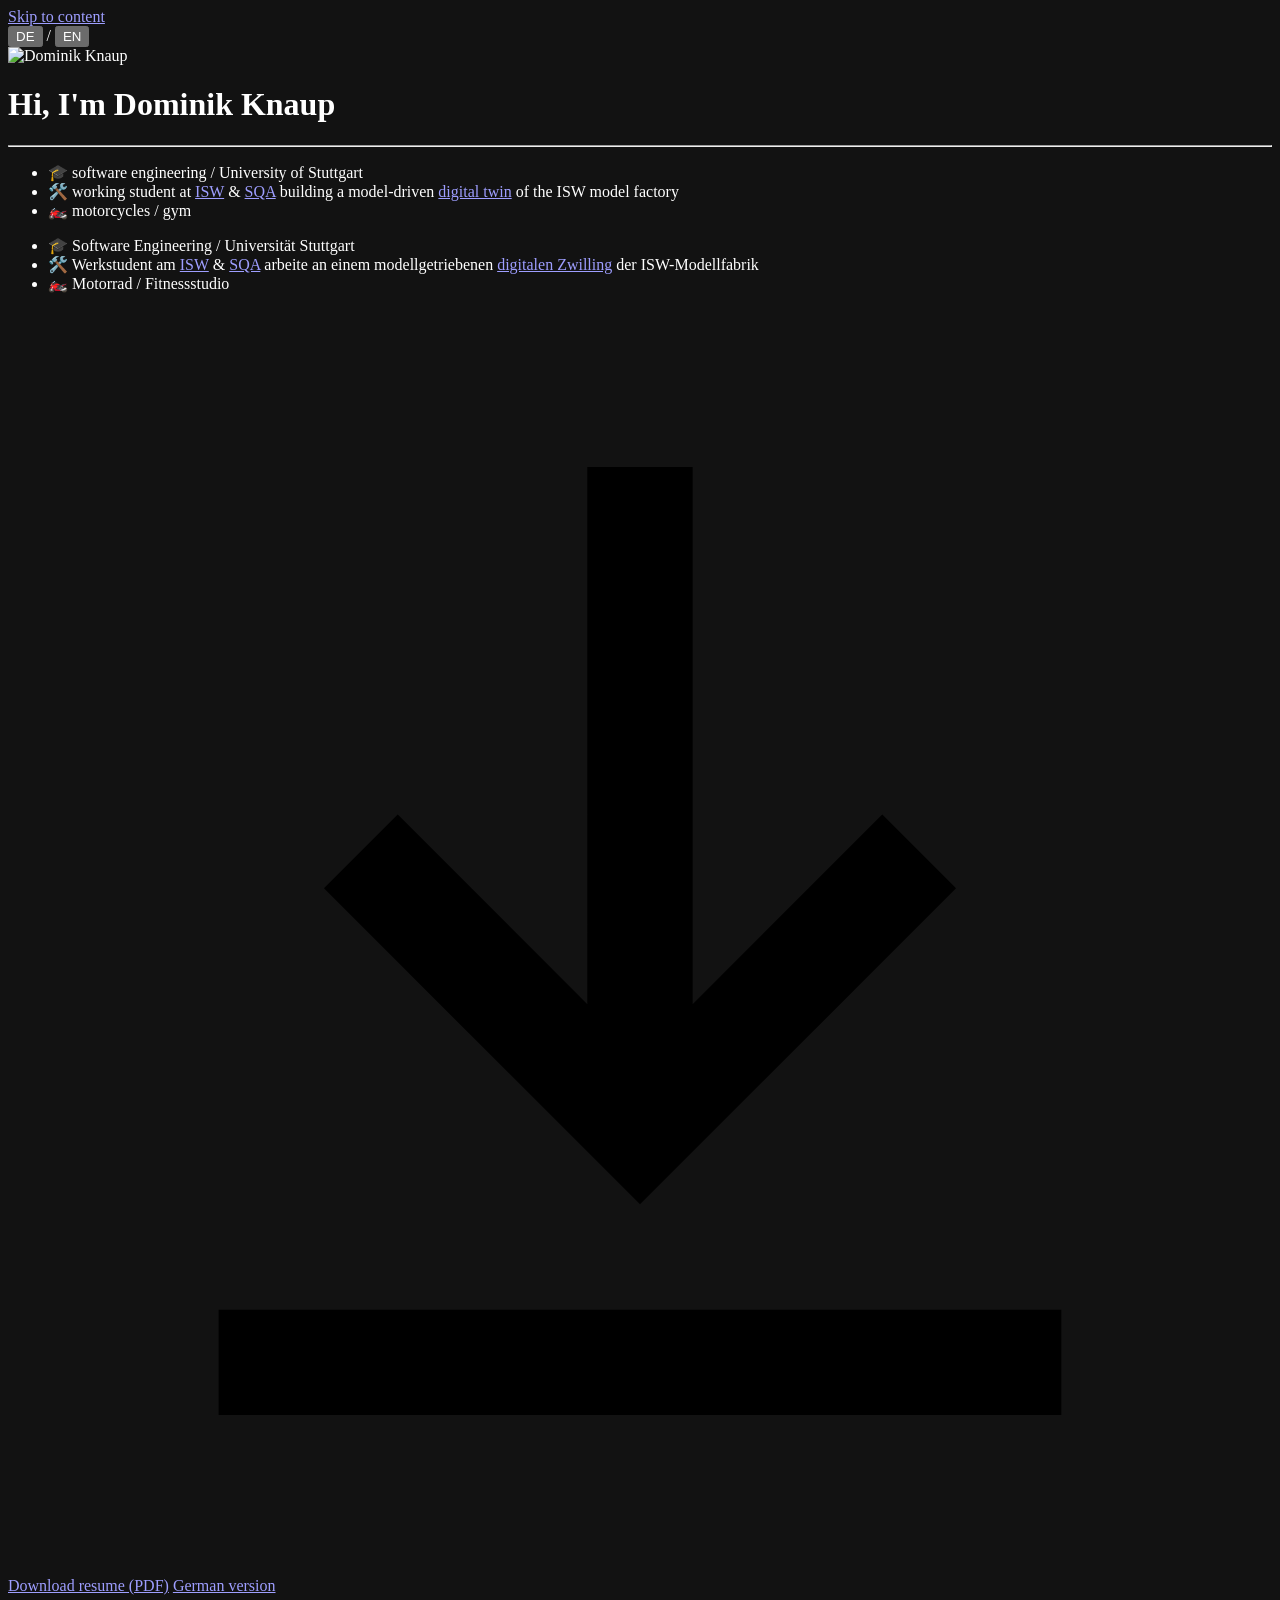
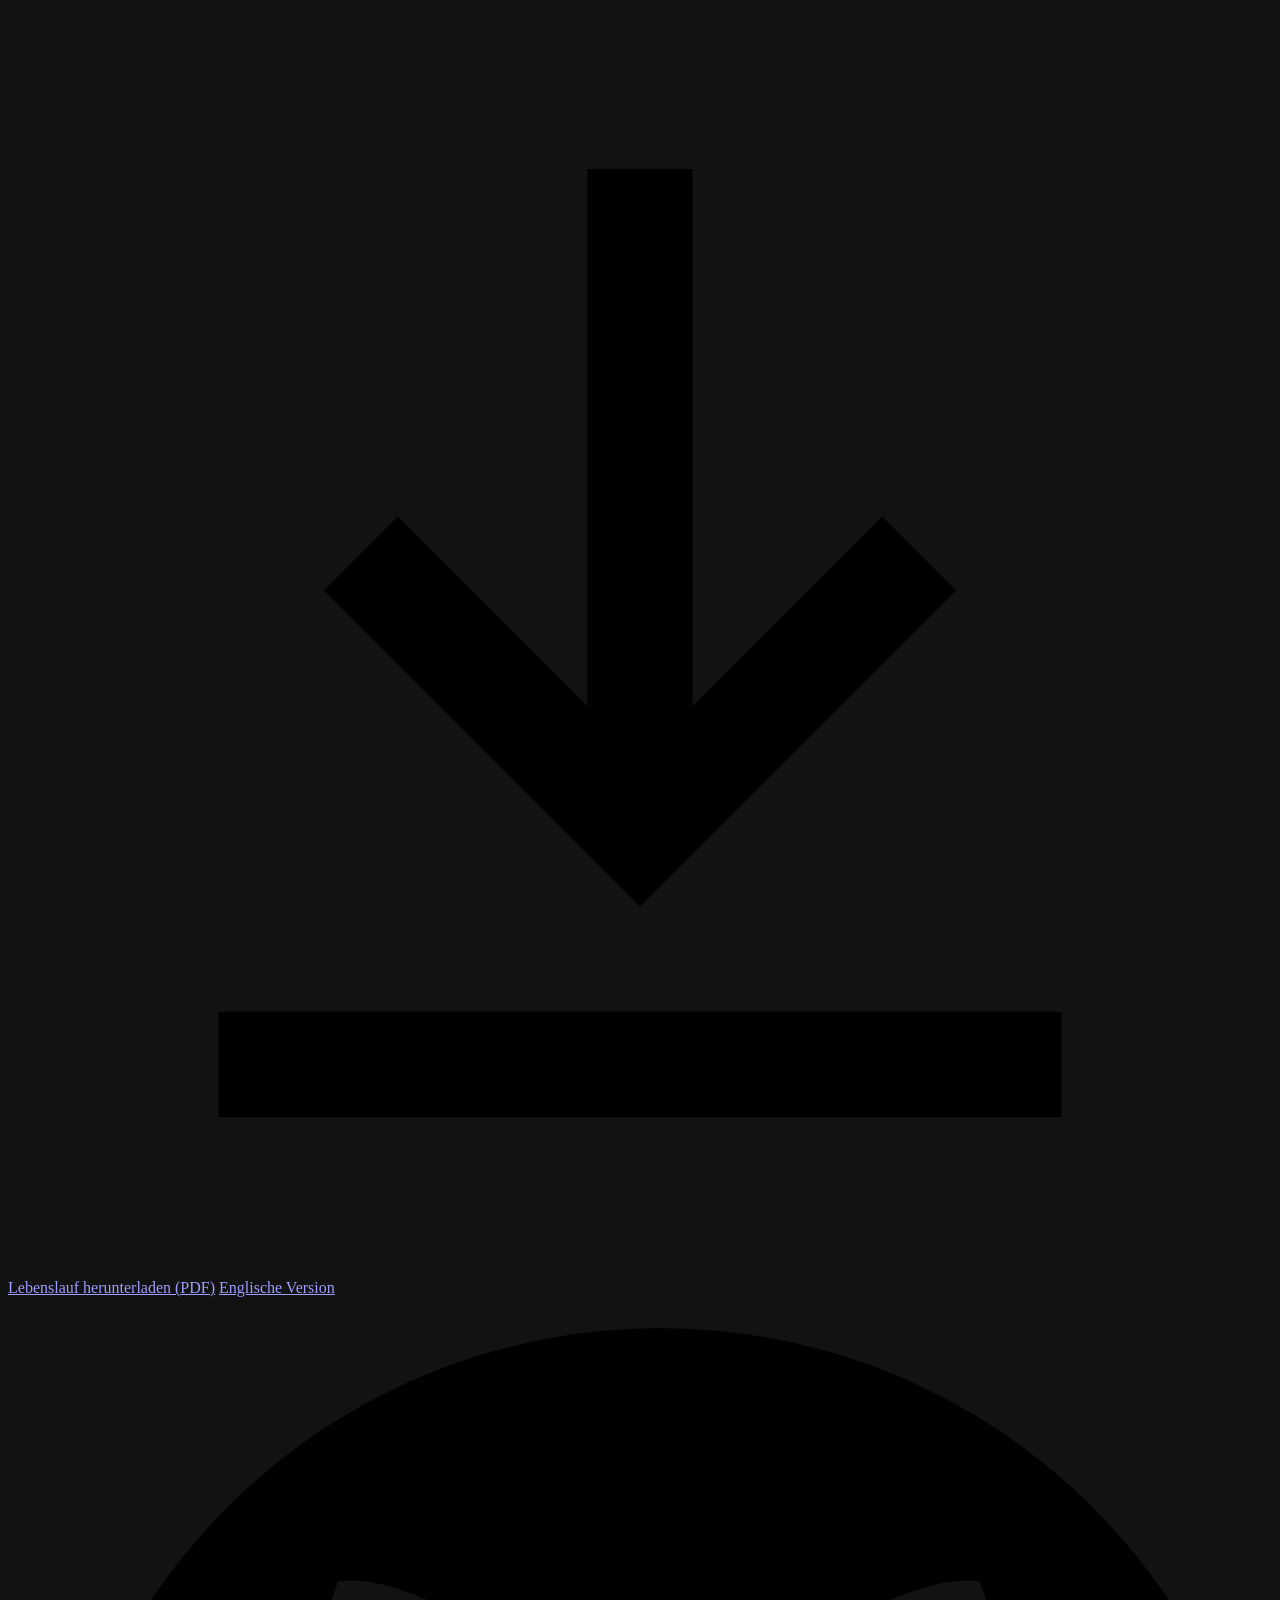
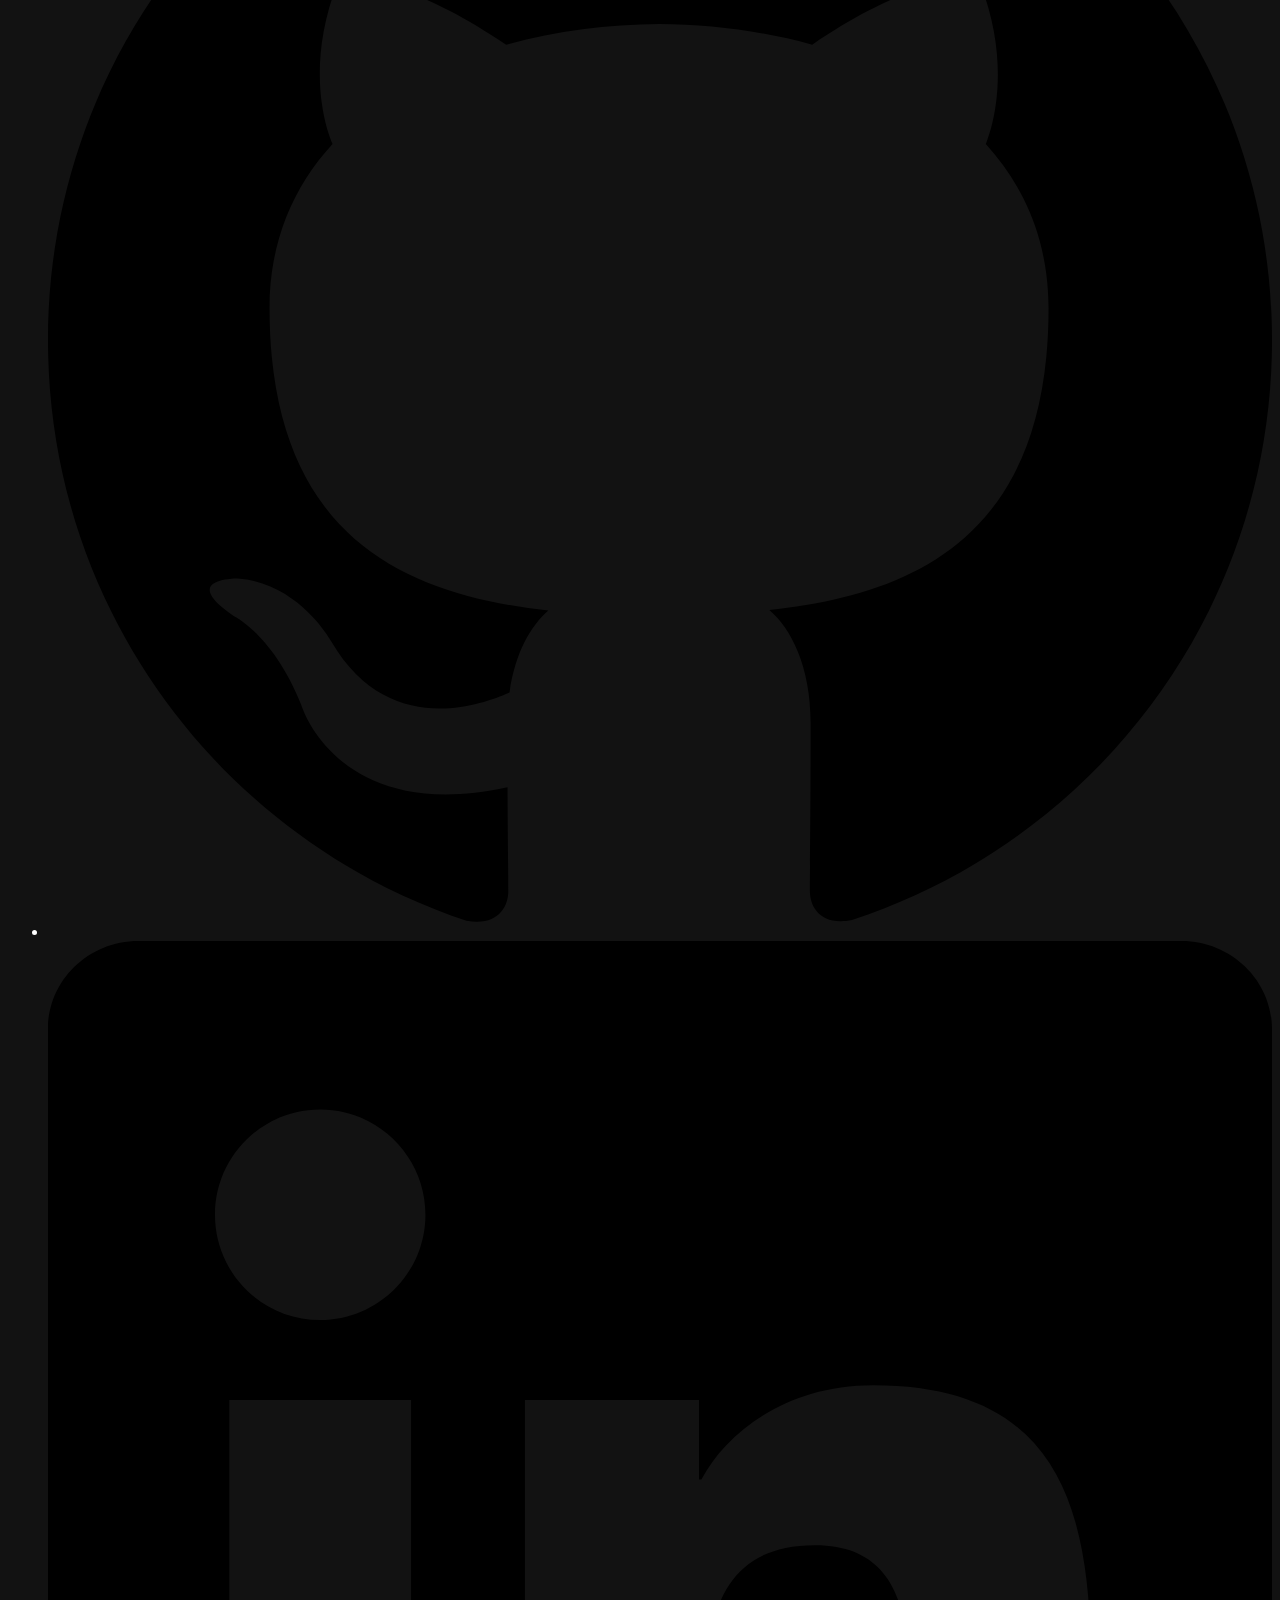
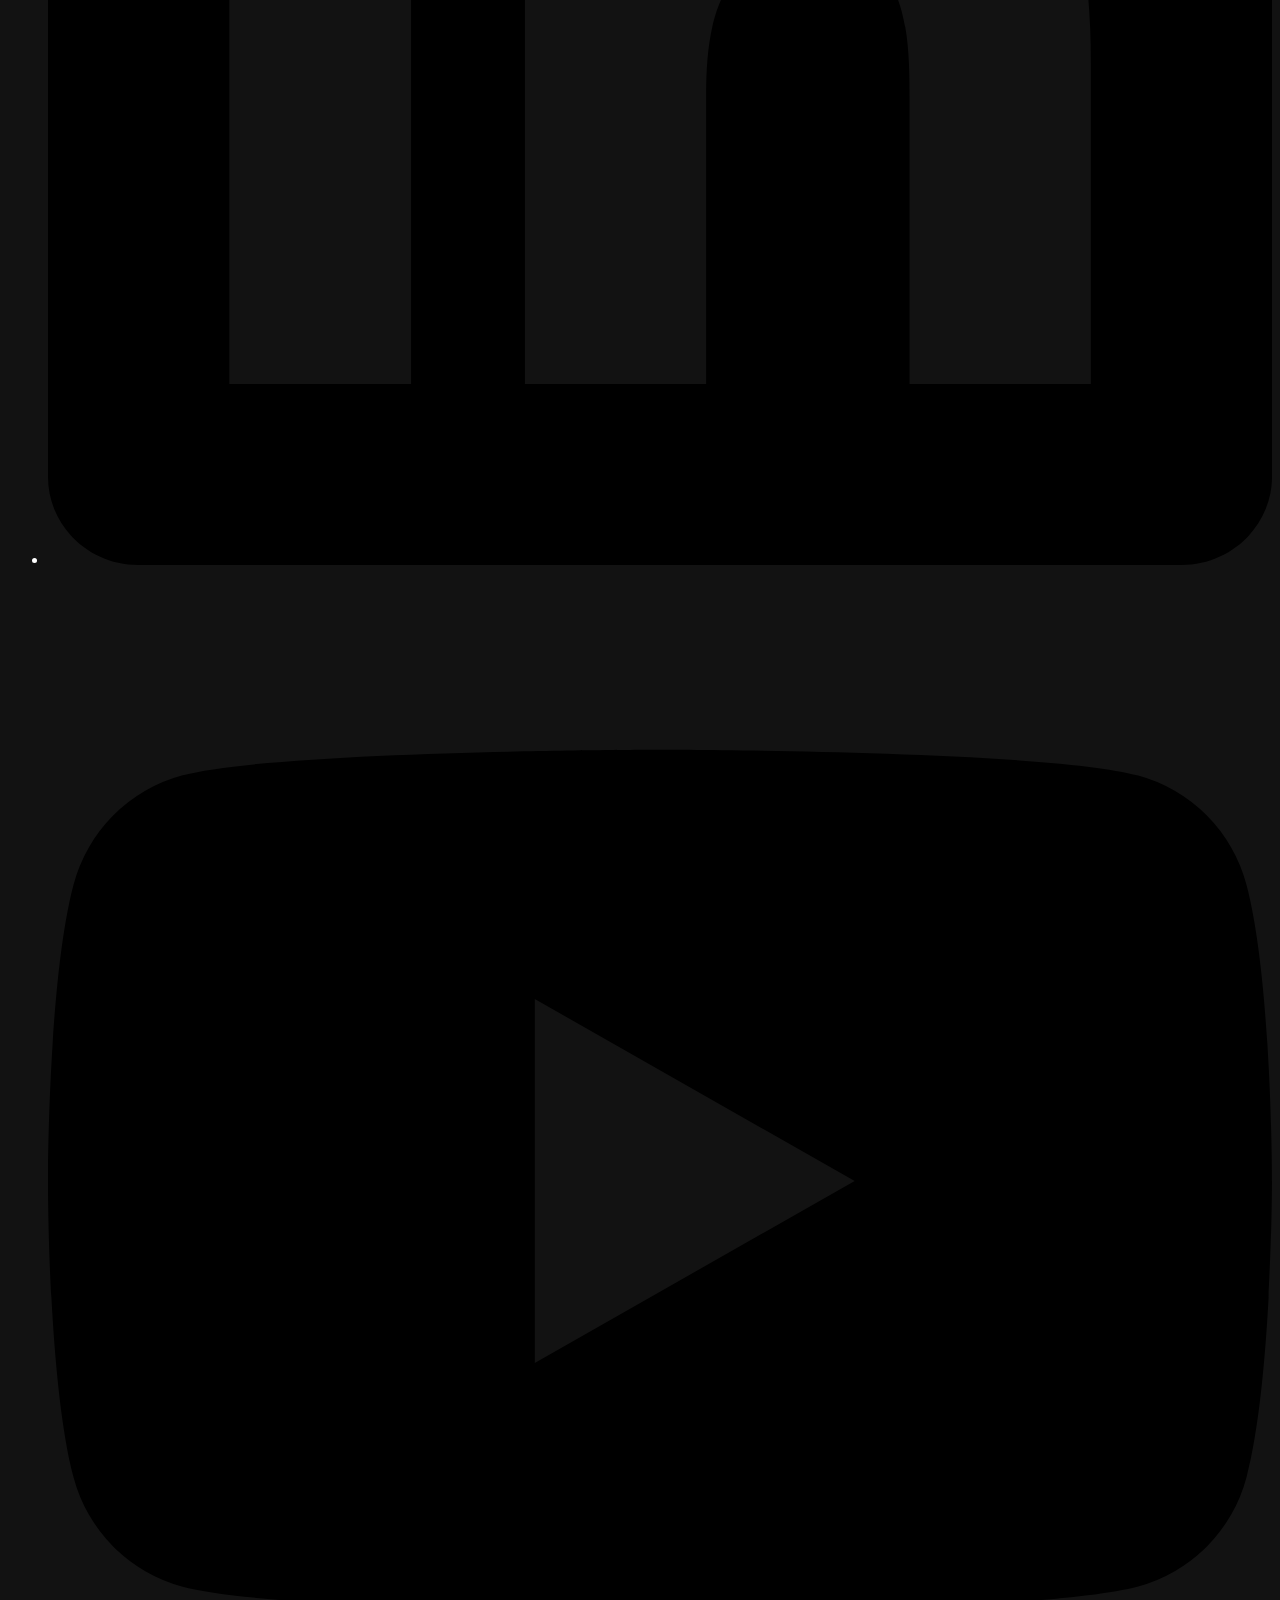
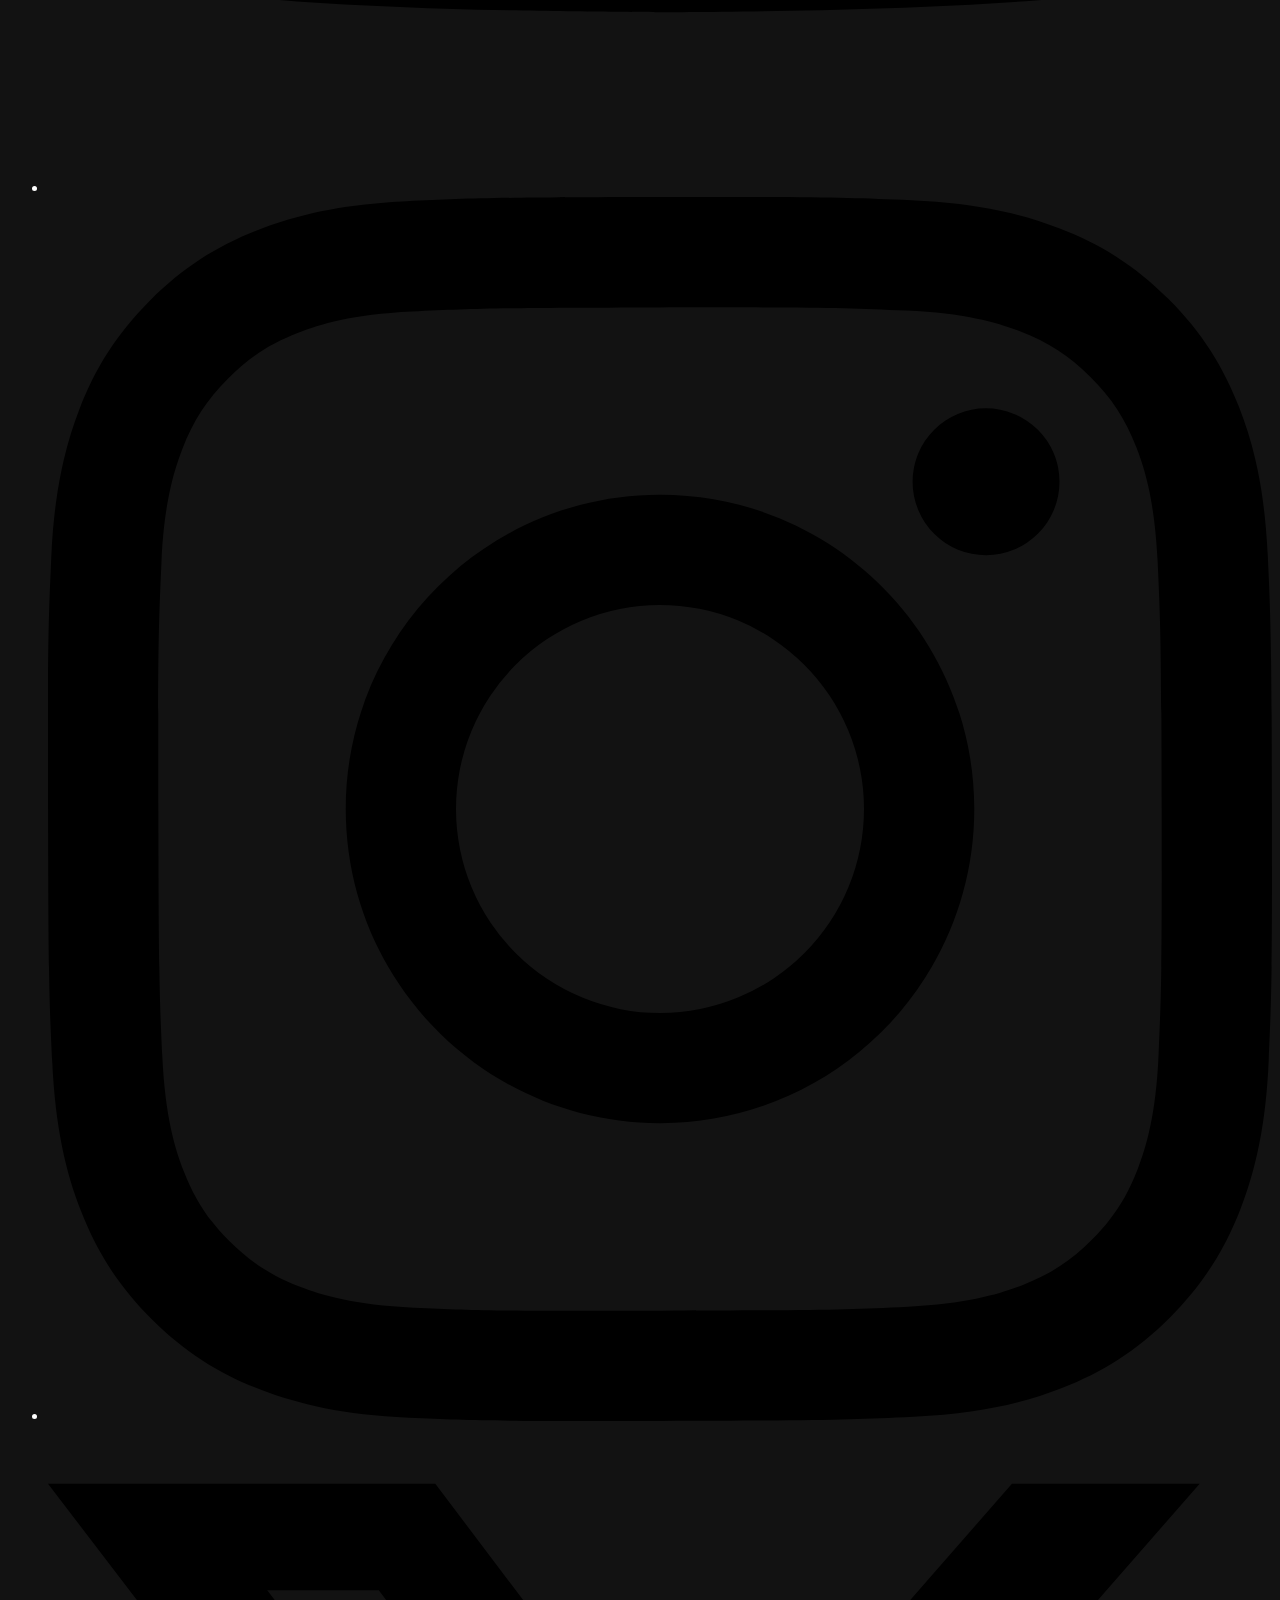
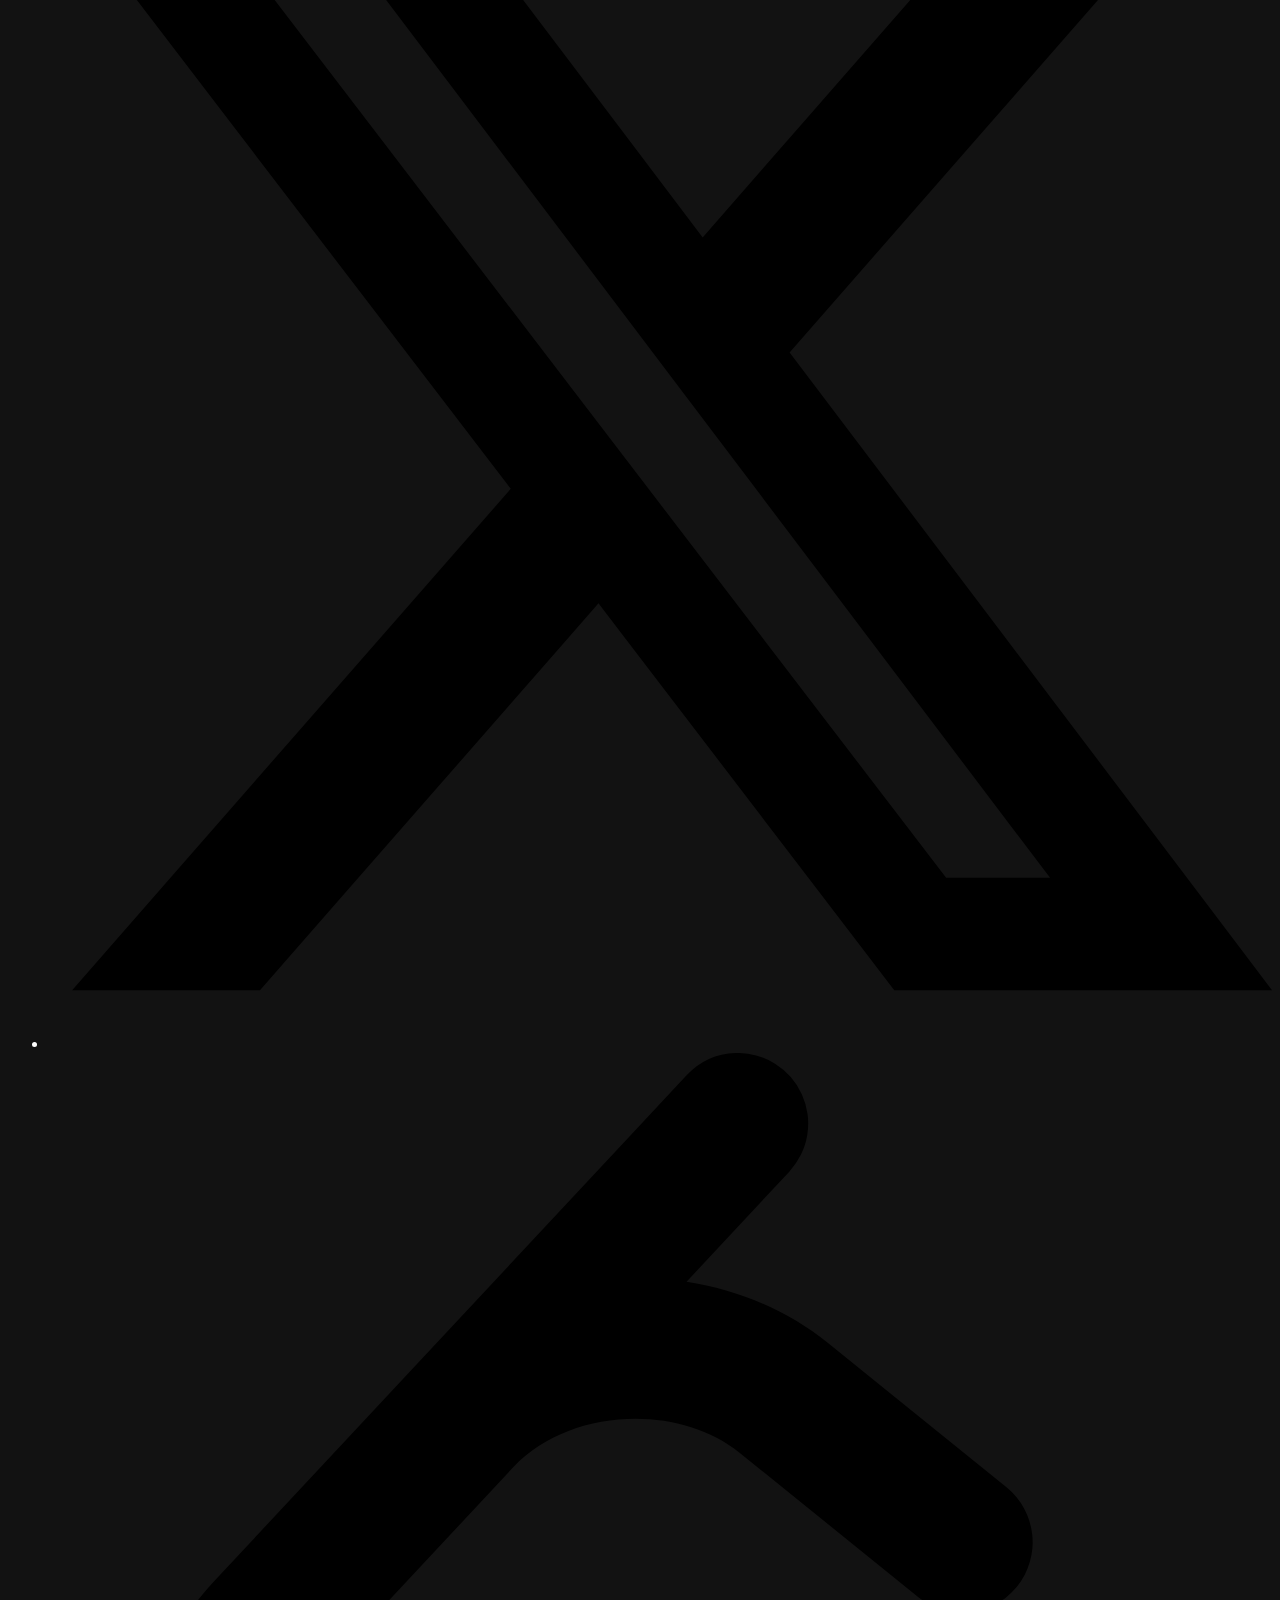
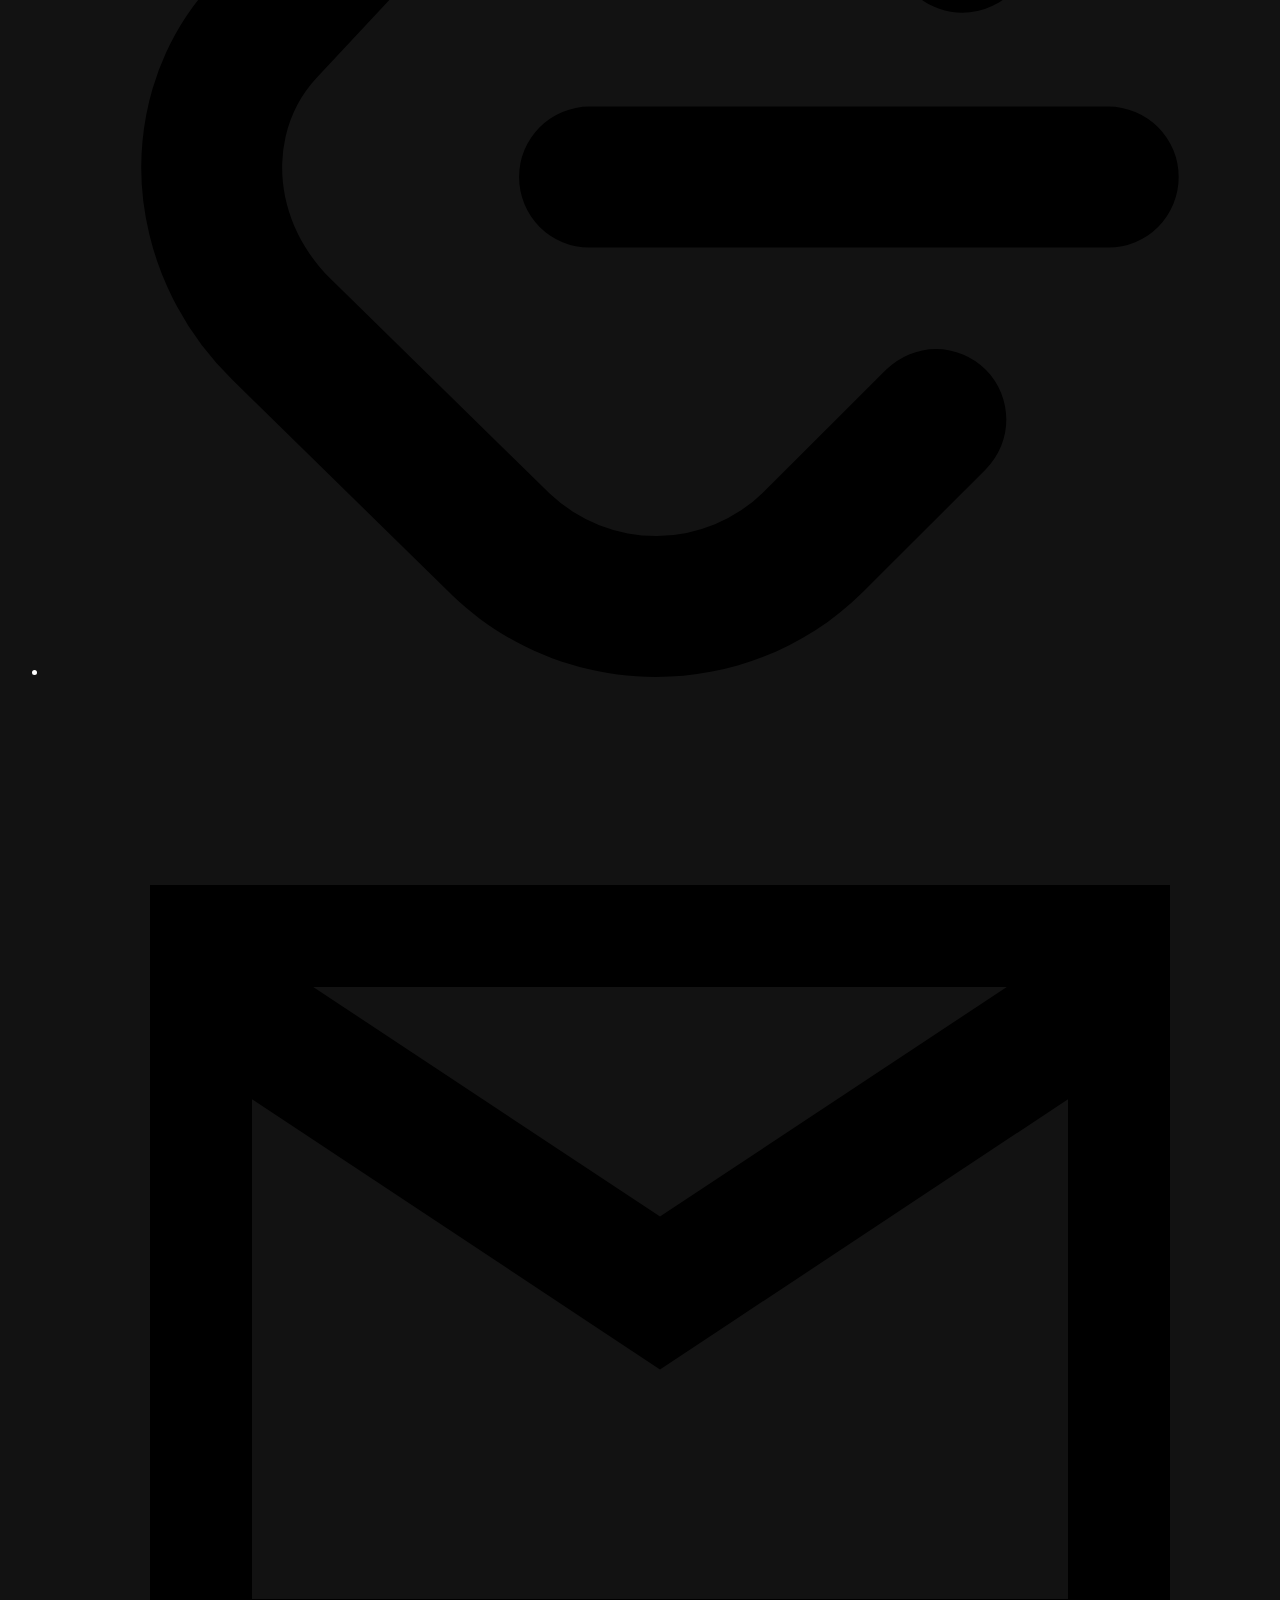
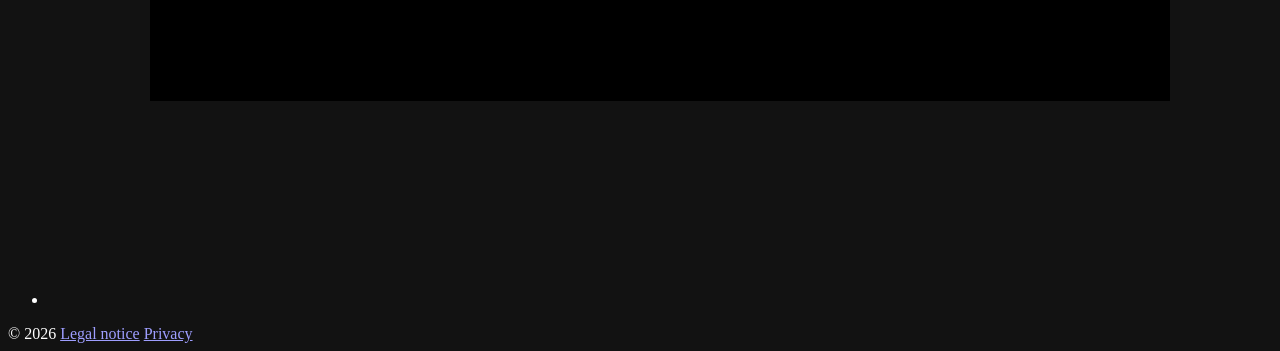
==== commit 6ae953e6: "Drop self-hosting from interests" ====
--- a/www/index.html
+++ b/www/index.html
@@ -83,13 +83,13 @@
     <li>🎓 software engineering / University of Stuttgart</li>
     <li>🛠️ working student at <a href="https://www.isw.uni-stuttgart.de/" target="_blank" rel="noopener noreferrer">ISW</a> &amp; <a href="https://www.iste.uni-stuttgart.de/sqa/" target="_blank" rel="noopener noreferrer">SQA</a>
       <span class="sub">building a model-driven <a href="https://www.isw.uni-stuttgart.de/files/stellenausschreibungen/hiwi/Stellenanzeige_HiWi_Zhang_DZ.pdf" target="_blank" rel="noopener noreferrer">digital twin</a> of the ISW model factory</span></li>
-    <li>🏍️ motorcycles / gym / self-hosting</li>
+    <li>🏍️ motorcycles / gym</li>
   </ul>
   <ul class="lines" data-l="de">
     <li>🎓 Software Engineering / Universität Stuttgart</li>
     <li>🛠️ Werkstudent am <a href="https://www.isw.uni-stuttgart.de/" target="_blank" rel="noopener noreferrer">ISW</a> &amp; <a href="https://www.iste.uni-stuttgart.de/sqa/" target="_blank" rel="noopener noreferrer">SQA</a>
       <span class="sub">arbeite an einem modellgetriebenen <a href="https://www.isw.uni-stuttgart.de/files/stellenausschreibungen/hiwi/Stellenanzeige_HiWi_Zhang_DZ.pdf" target="_blank" rel="noopener noreferrer">digitalen Zwilling</a> der ISW-Modellfabrik</span></li>
-    <li>🏍️ Motorrad / Fitnessstudio / Self-Hosting</li>
+    <li>🏍️ Motorrad / Fitnessstudio</li>
   </ul>
   <p class="cv" data-l="en">
     <a class="cv-btn" href="/cv/KNAUP_Dominik_CV.pdf" download="KNAUP_Dominik_CV.pdf"><svg viewBox="0 0 24 24" aria-hidden="true"><path d="M11 3h2v10.2l3.6-3.6 1.4 1.4-6 6-6-6 1.4-1.4 3.6 3.6zM4 19h16v2H4z"/></svg>Download resume (PDF)</a>
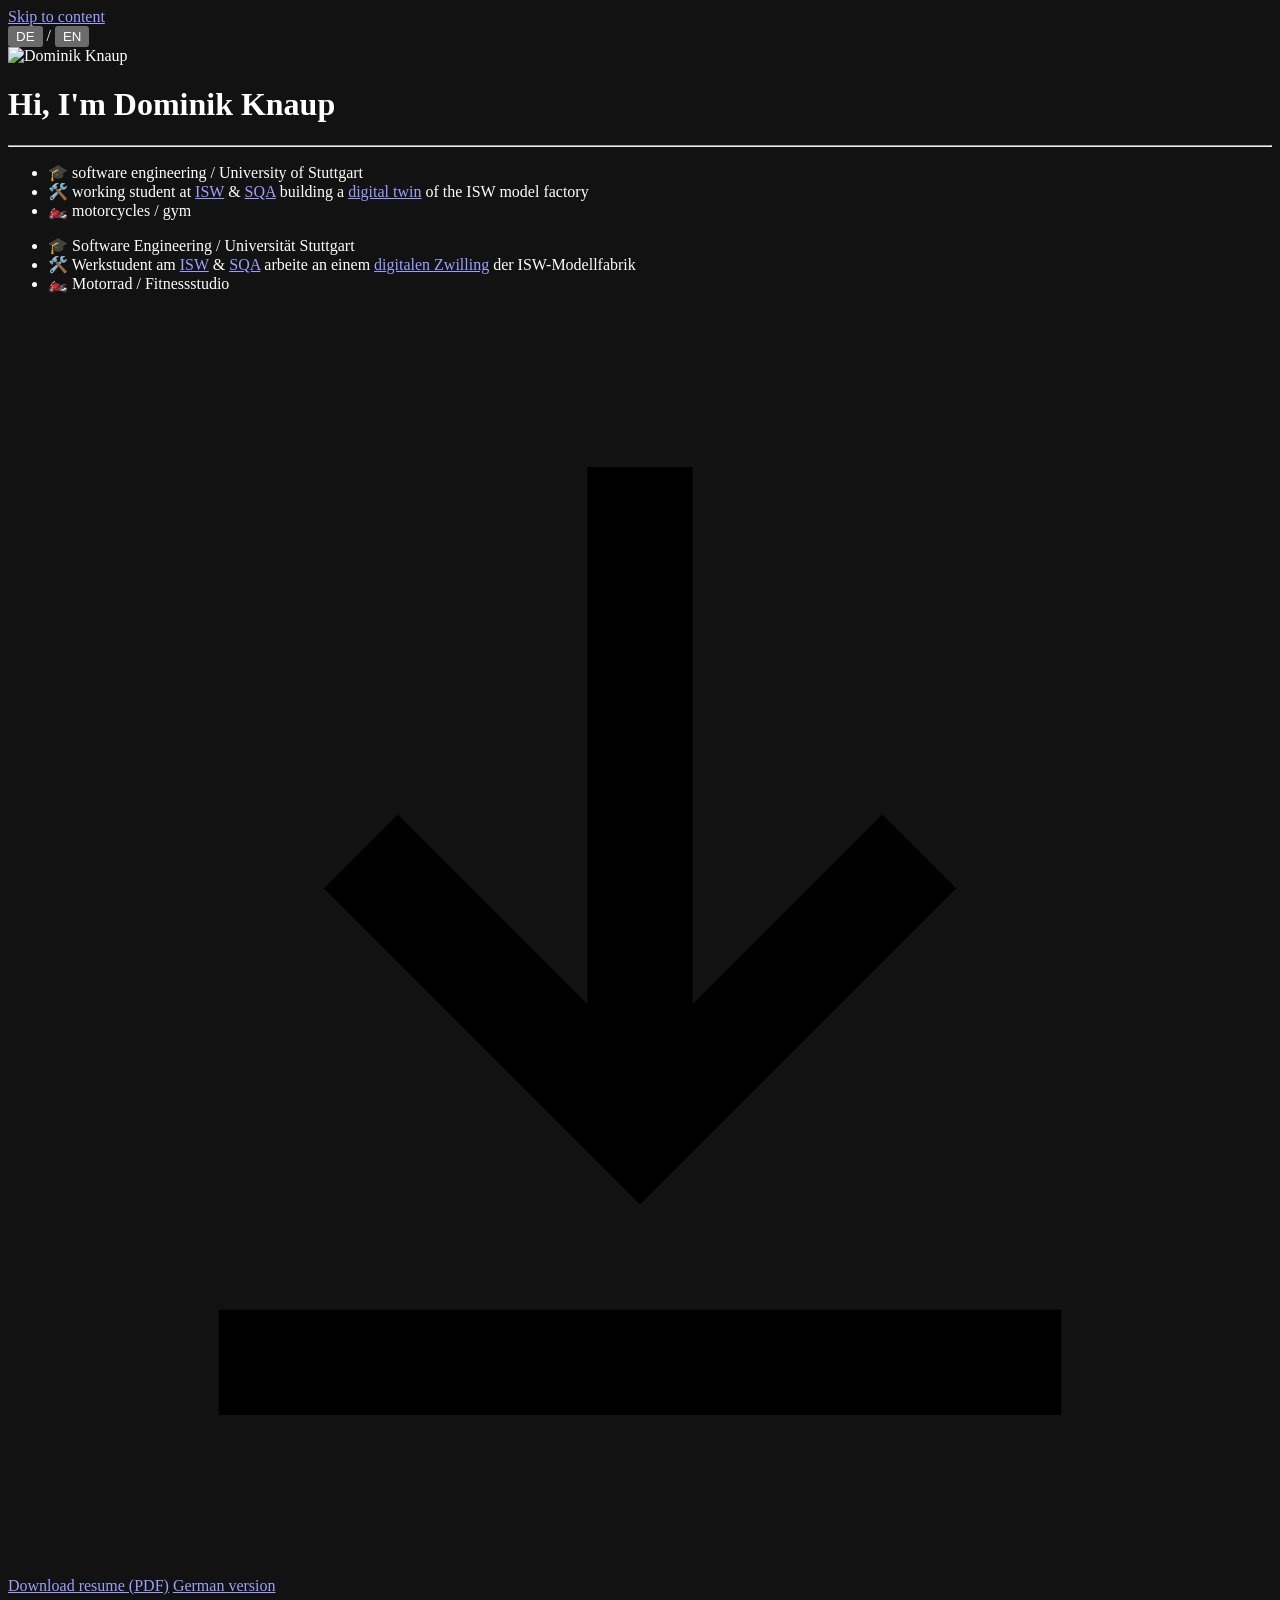
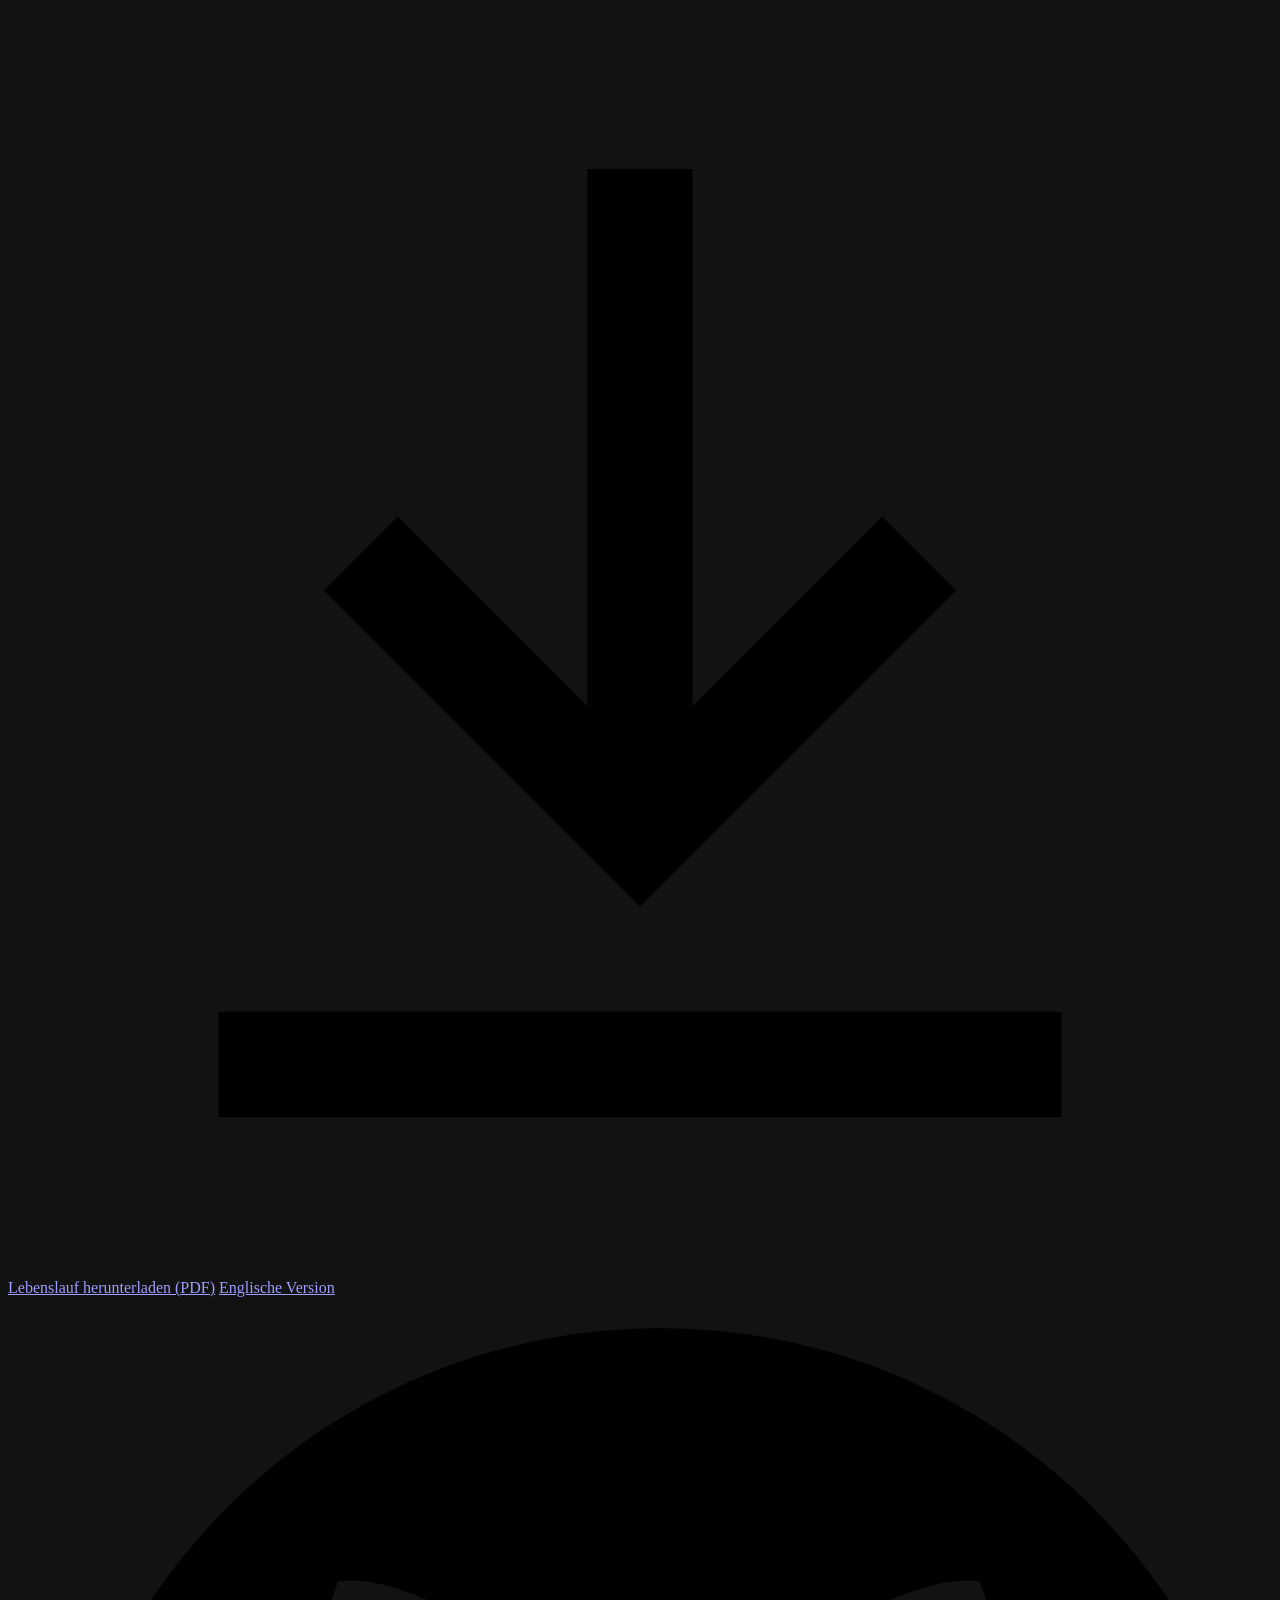
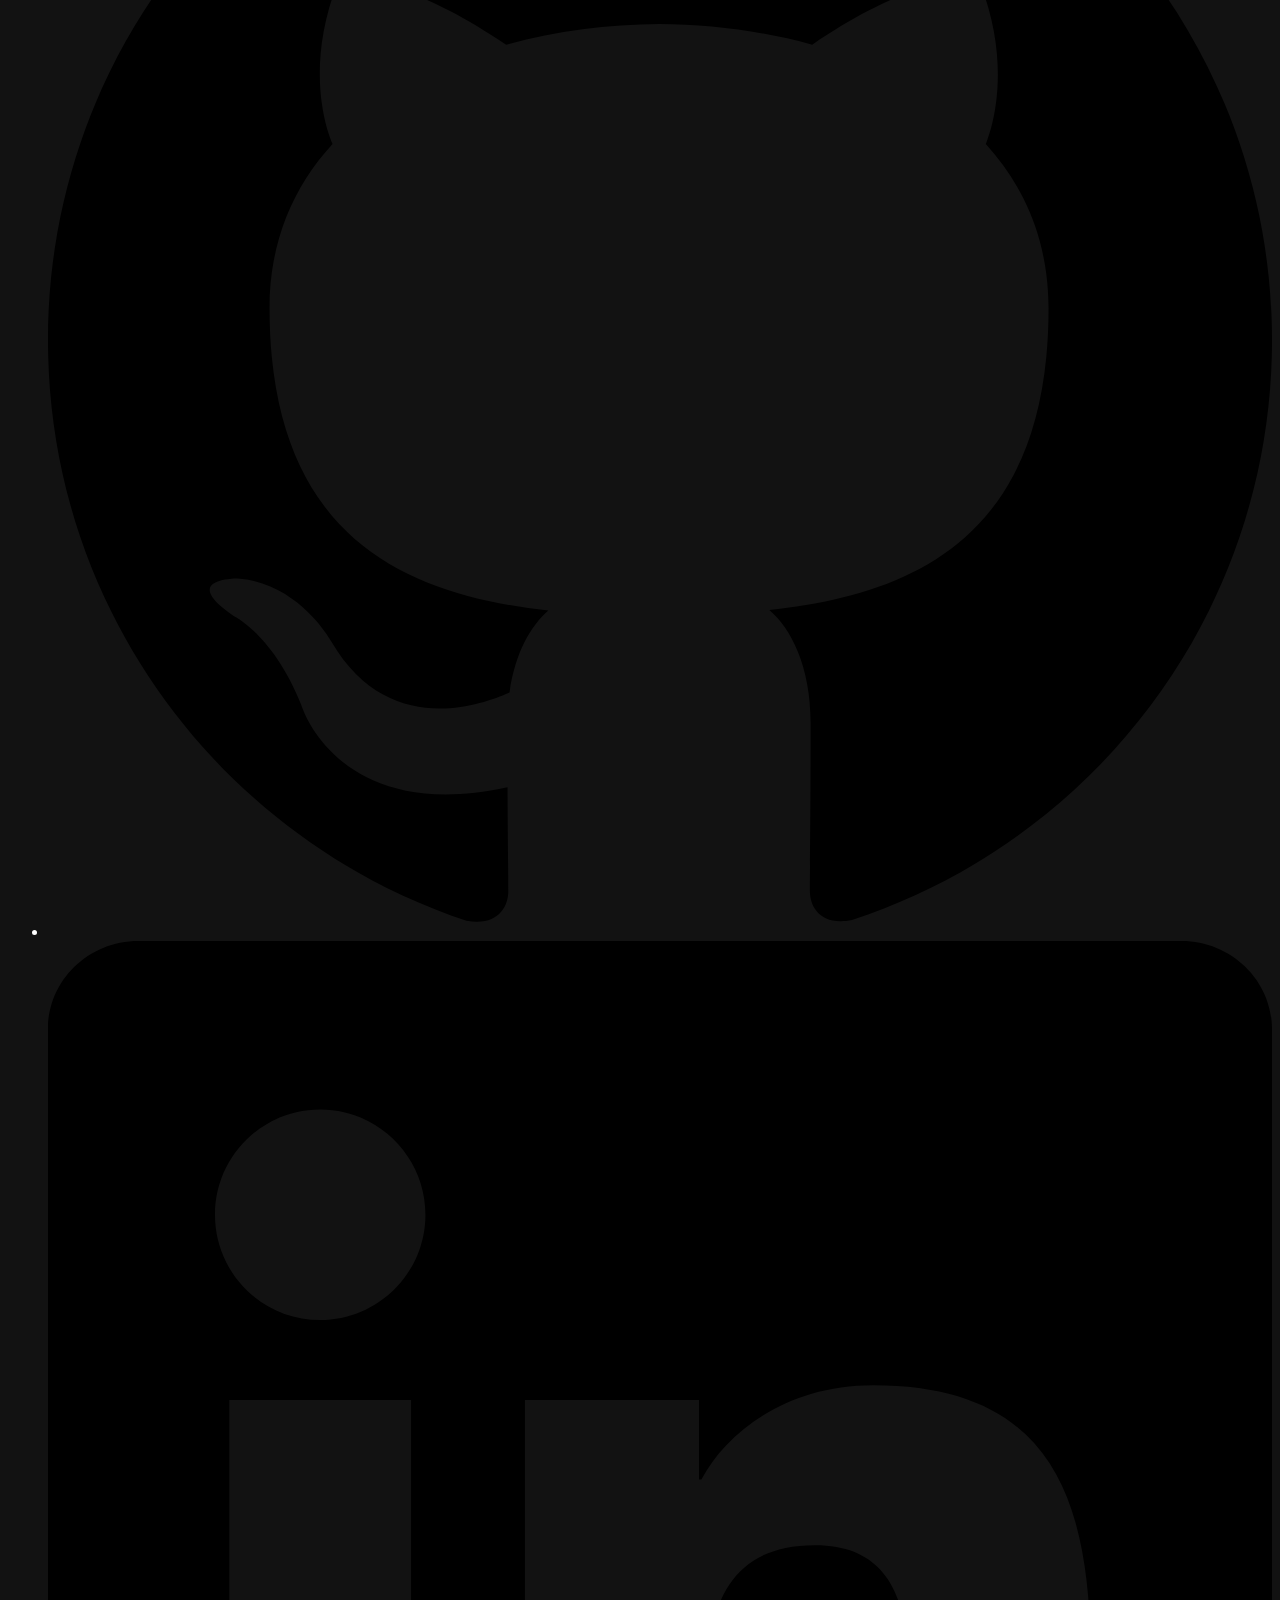
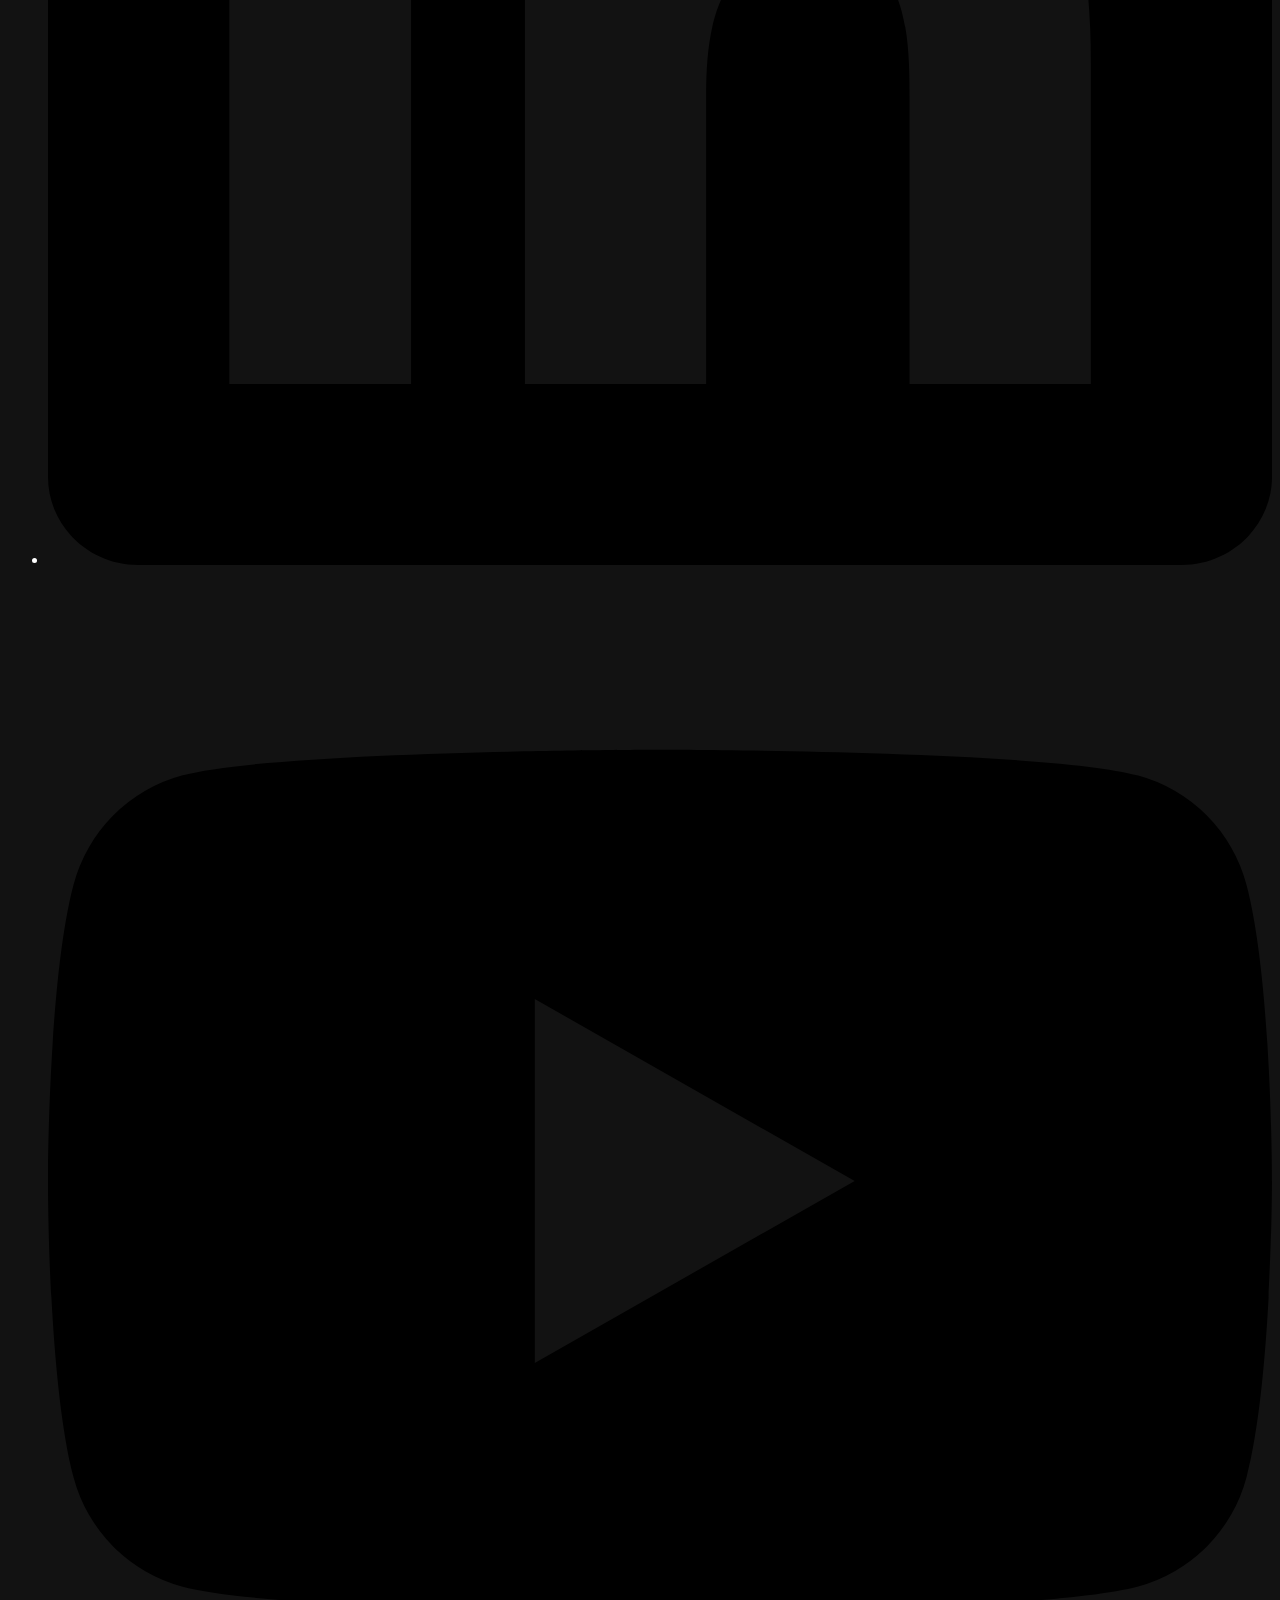
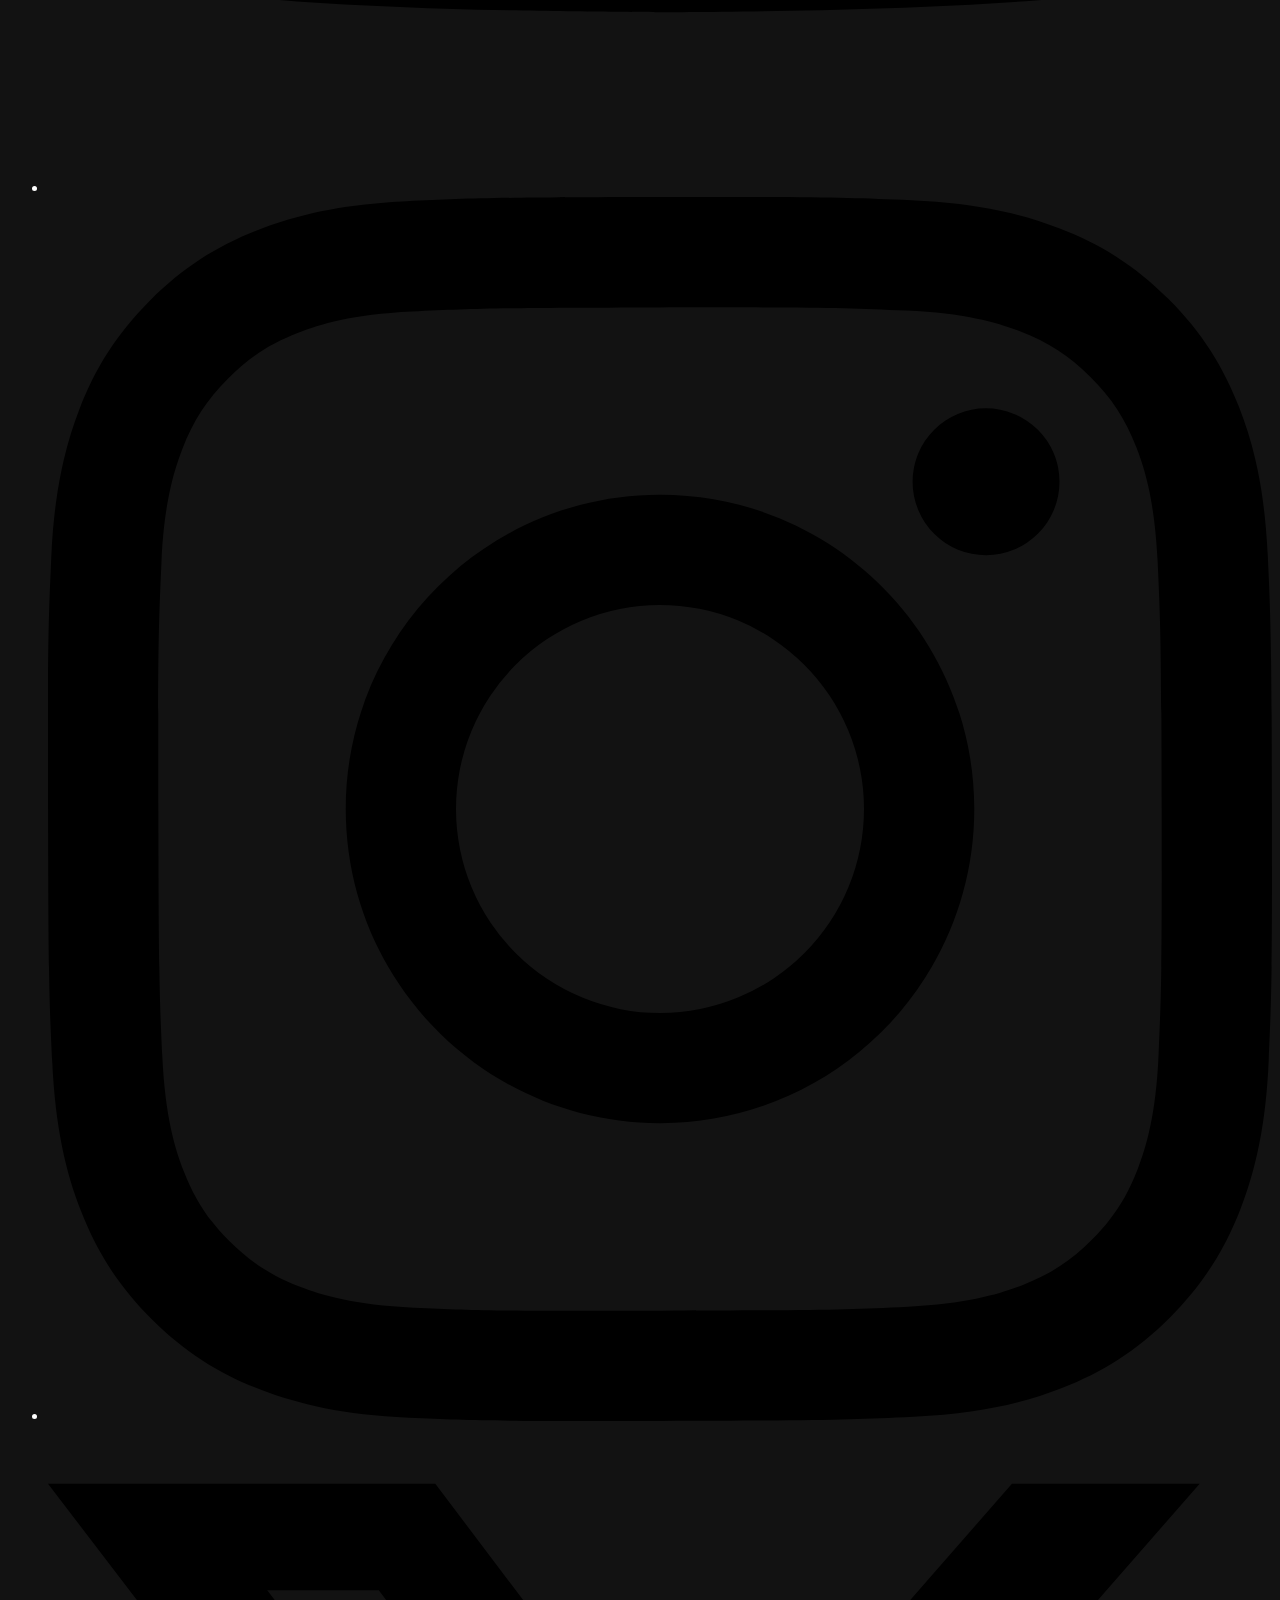
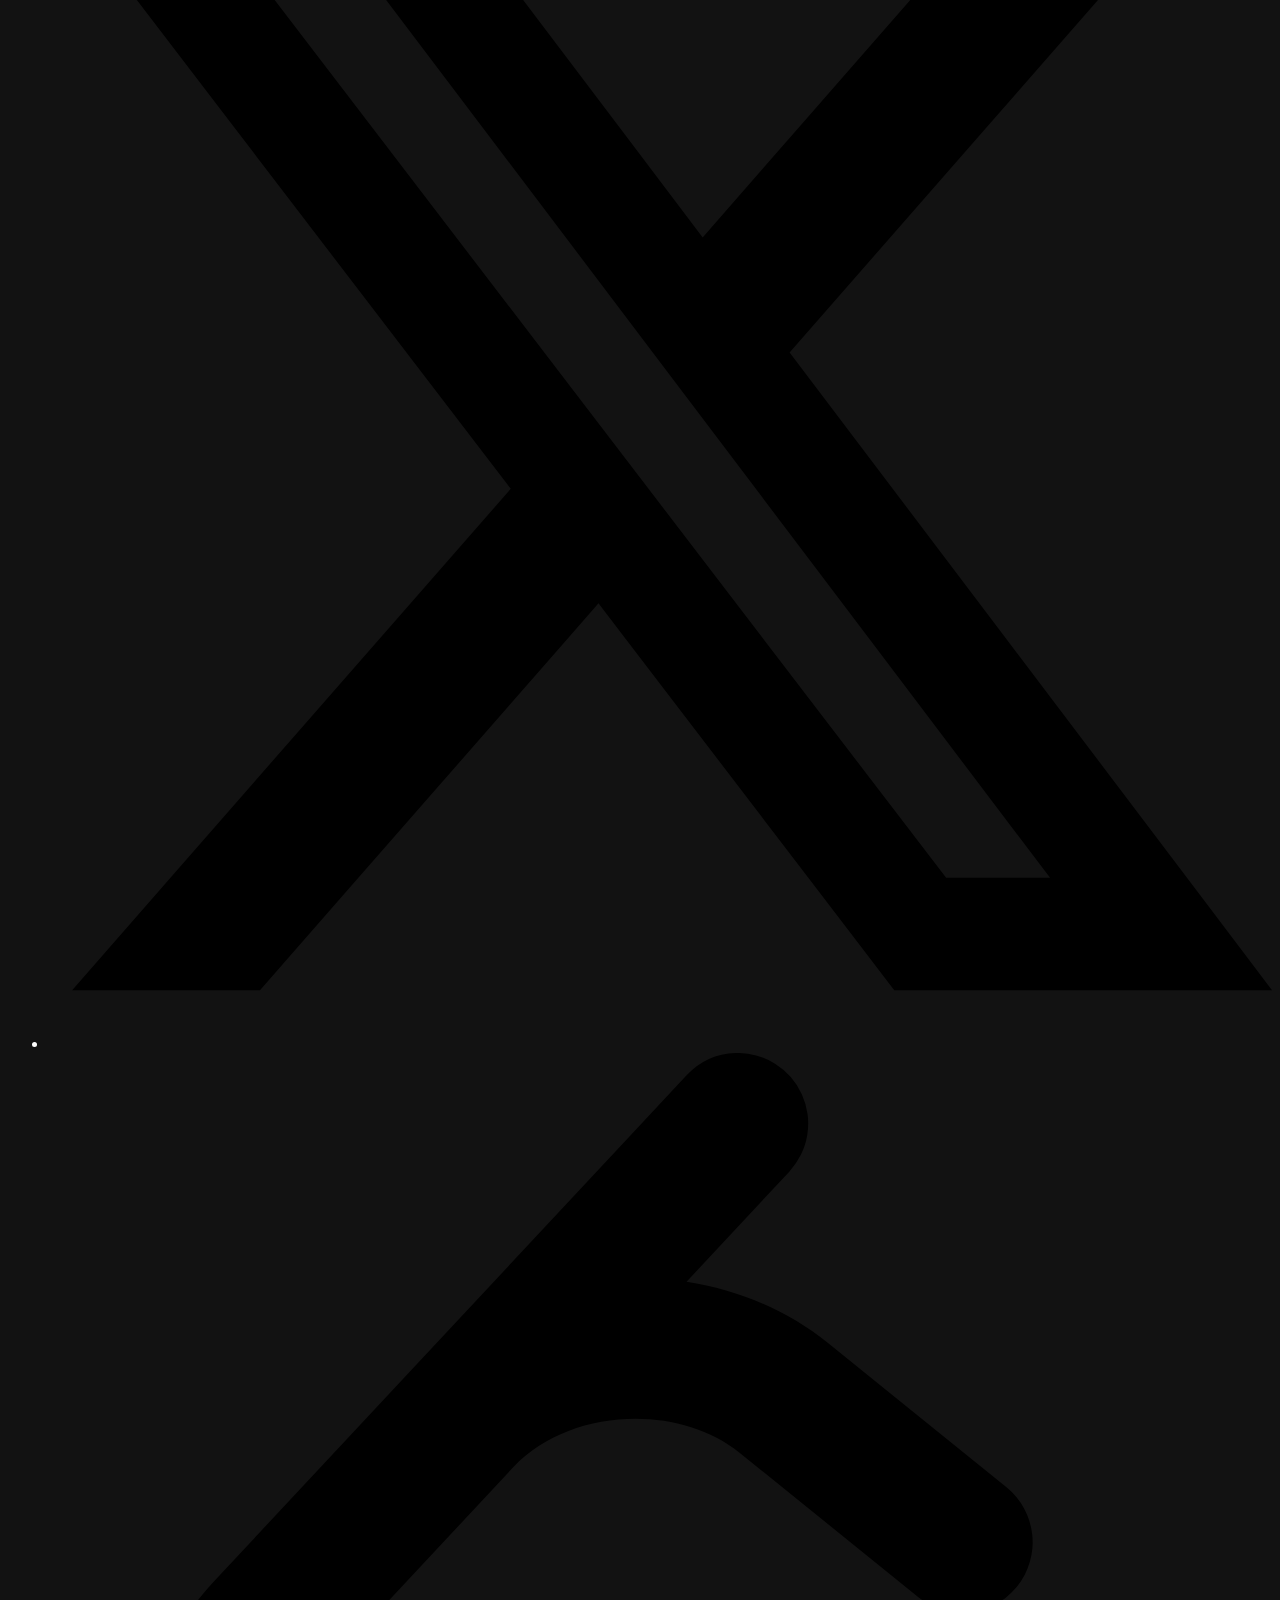
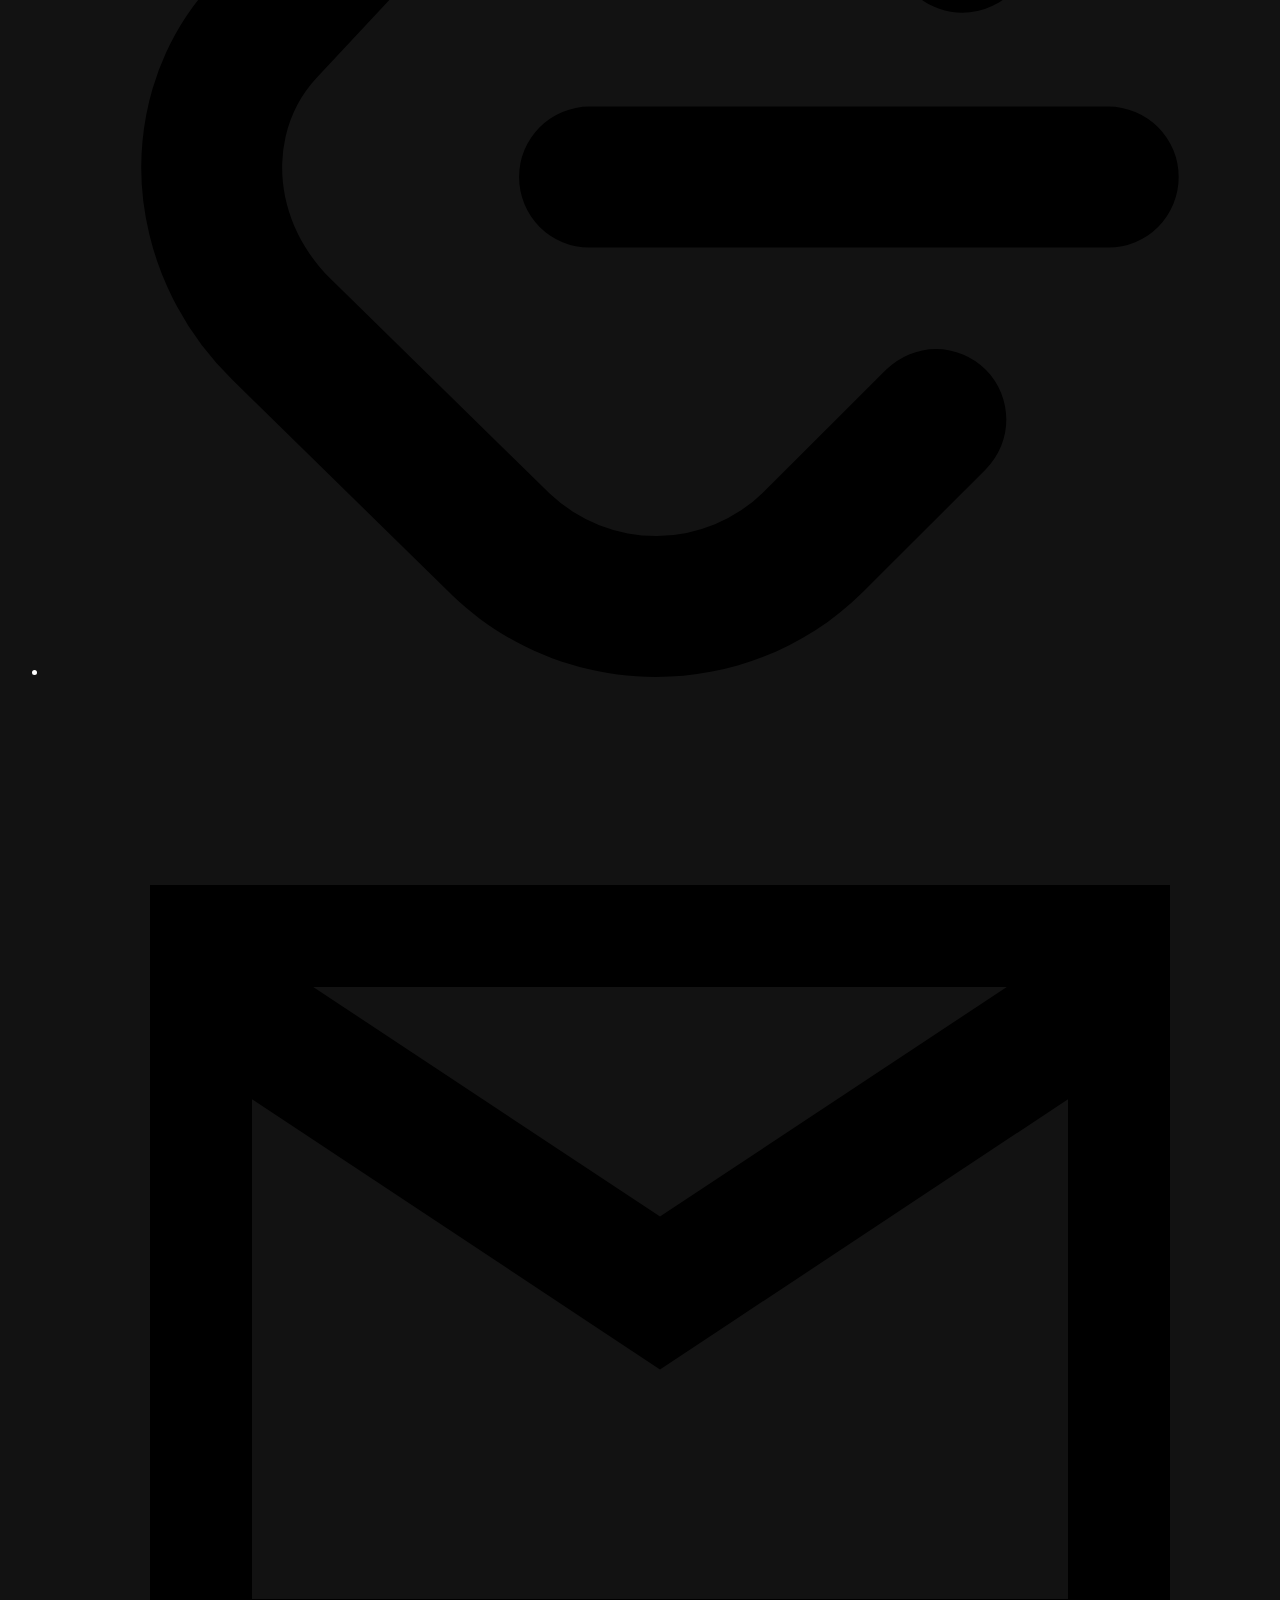
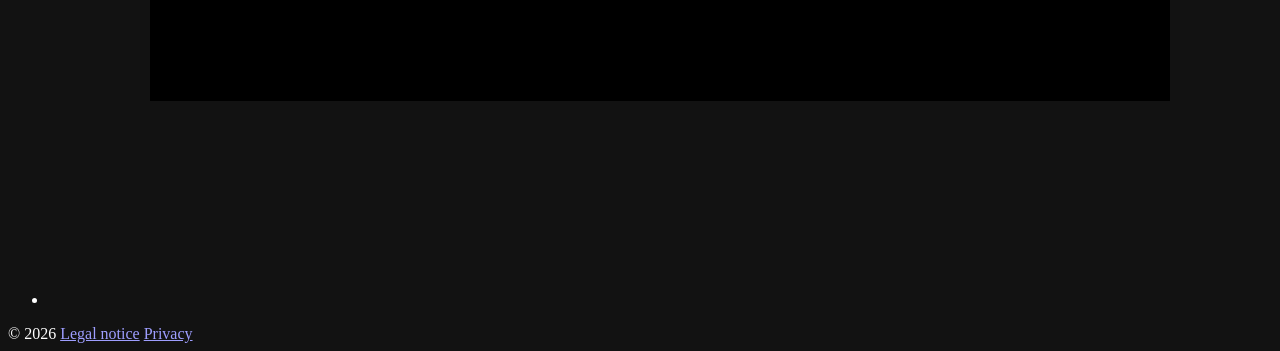
==== commit 7d26a60c: "Drop 'model-driven' from the digital twin line" ====
--- a/www/index.html
+++ b/www/index.html
@@ -82,13 +82,13 @@
   <ul class="lines" data-l="en">
     <li>🎓 software engineering / University of Stuttgart</li>
     <li>🛠️ working student at <a href="https://www.isw.uni-stuttgart.de/" target="_blank" rel="noopener noreferrer">ISW</a> &amp; <a href="https://www.iste.uni-stuttgart.de/sqa/" target="_blank" rel="noopener noreferrer">SQA</a>
-      <span class="sub">building a model-driven <a href="https://www.isw.uni-stuttgart.de/files/stellenausschreibungen/hiwi/Stellenanzeige_HiWi_Zhang_DZ.pdf" target="_blank" rel="noopener noreferrer">digital twin</a> of the ISW model factory</span></li>
+      <span class="sub">building a <a href="https://www.isw.uni-stuttgart.de/files/stellenausschreibungen/hiwi/Stellenanzeige_HiWi_Zhang_DZ.pdf" target="_blank" rel="noopener noreferrer">digital twin</a> of the ISW model factory</span></li>
     <li>🏍️ motorcycles / gym</li>
   </ul>
   <ul class="lines" data-l="de">
     <li>🎓 Software Engineering / Universität Stuttgart</li>
     <li>🛠️ Werkstudent am <a href="https://www.isw.uni-stuttgart.de/" target="_blank" rel="noopener noreferrer">ISW</a> &amp; <a href="https://www.iste.uni-stuttgart.de/sqa/" target="_blank" rel="noopener noreferrer">SQA</a>
-      <span class="sub">arbeite an einem modellgetriebenen <a href="https://www.isw.uni-stuttgart.de/files/stellenausschreibungen/hiwi/Stellenanzeige_HiWi_Zhang_DZ.pdf" target="_blank" rel="noopener noreferrer">digitalen Zwilling</a> der ISW-Modellfabrik</span></li>
+      <span class="sub">arbeite an einem <a href="https://www.isw.uni-stuttgart.de/files/stellenausschreibungen/hiwi/Stellenanzeige_HiWi_Zhang_DZ.pdf" target="_blank" rel="noopener noreferrer">digitalen Zwilling</a> der ISW-Modellfabrik</span></li>
     <li>🏍️ Motorrad / Fitnessstudio</li>
   </ul>
   <p class="cv" data-l="en">
